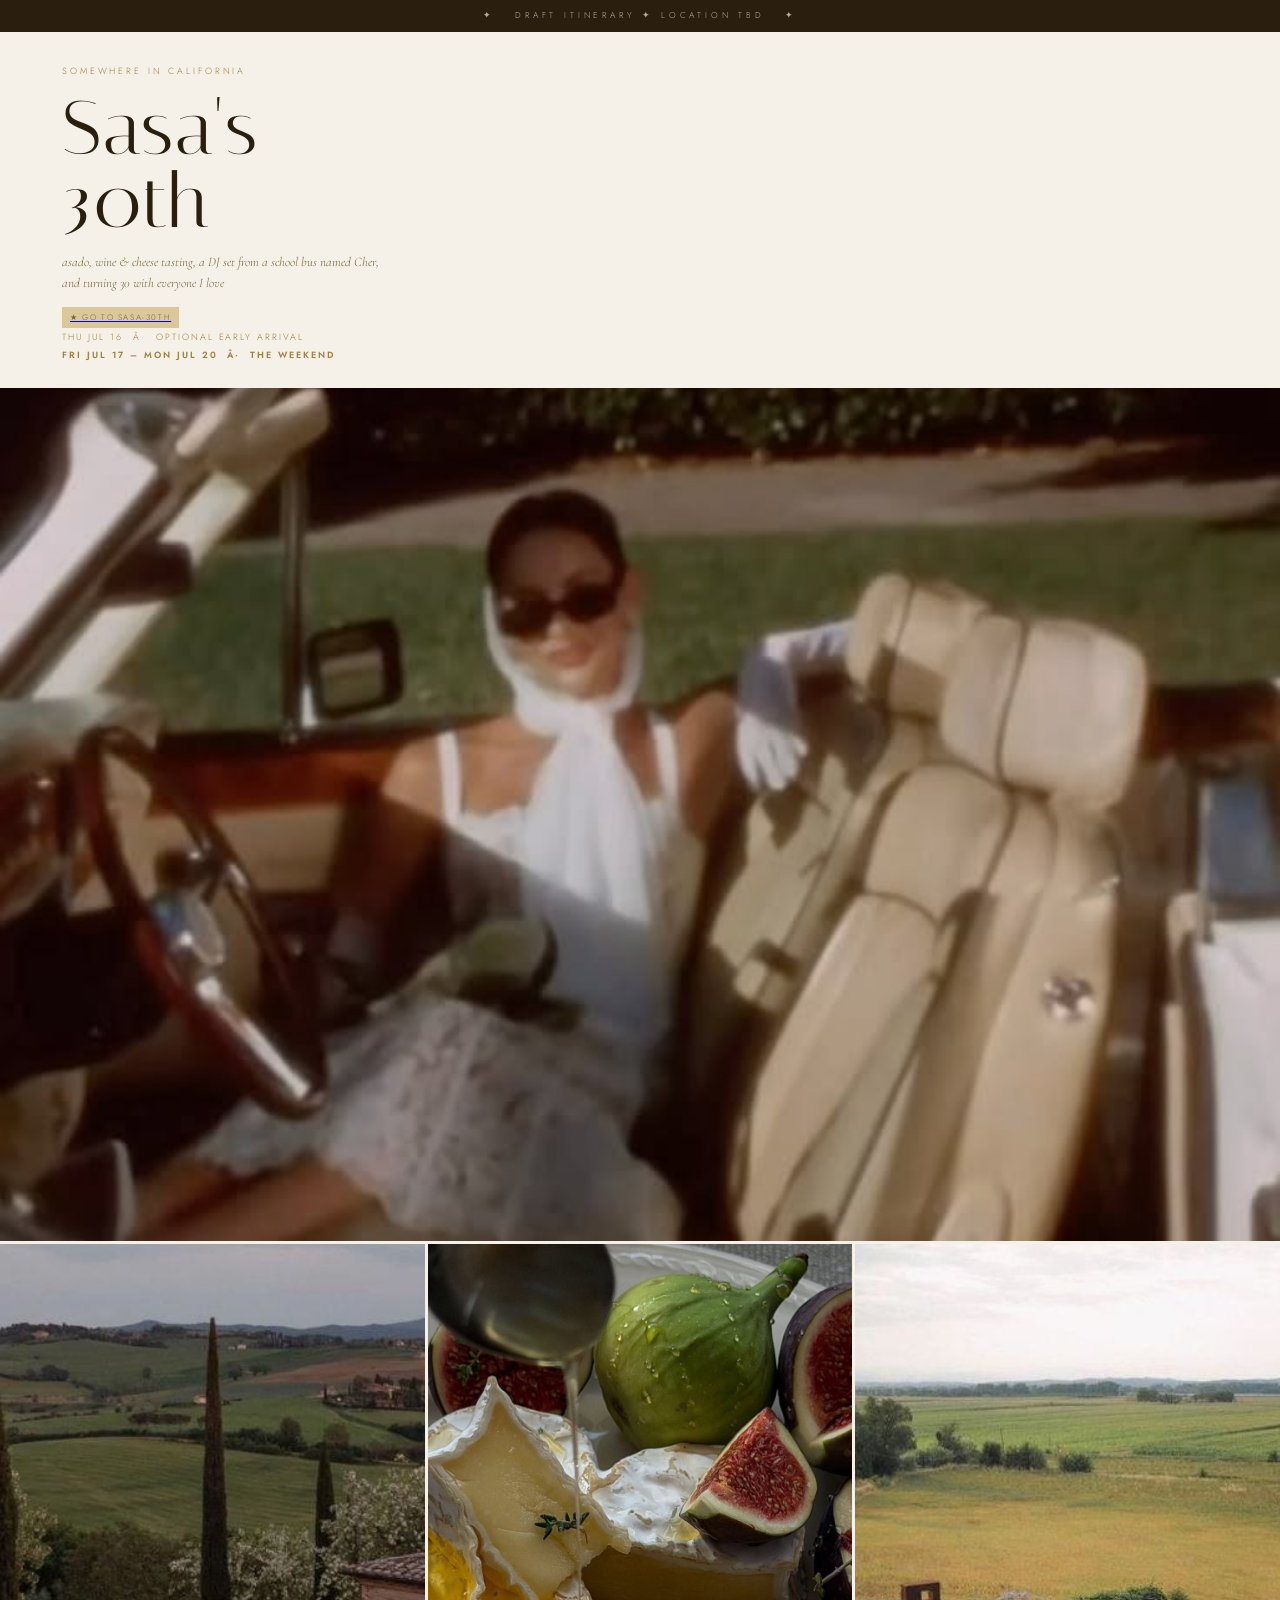
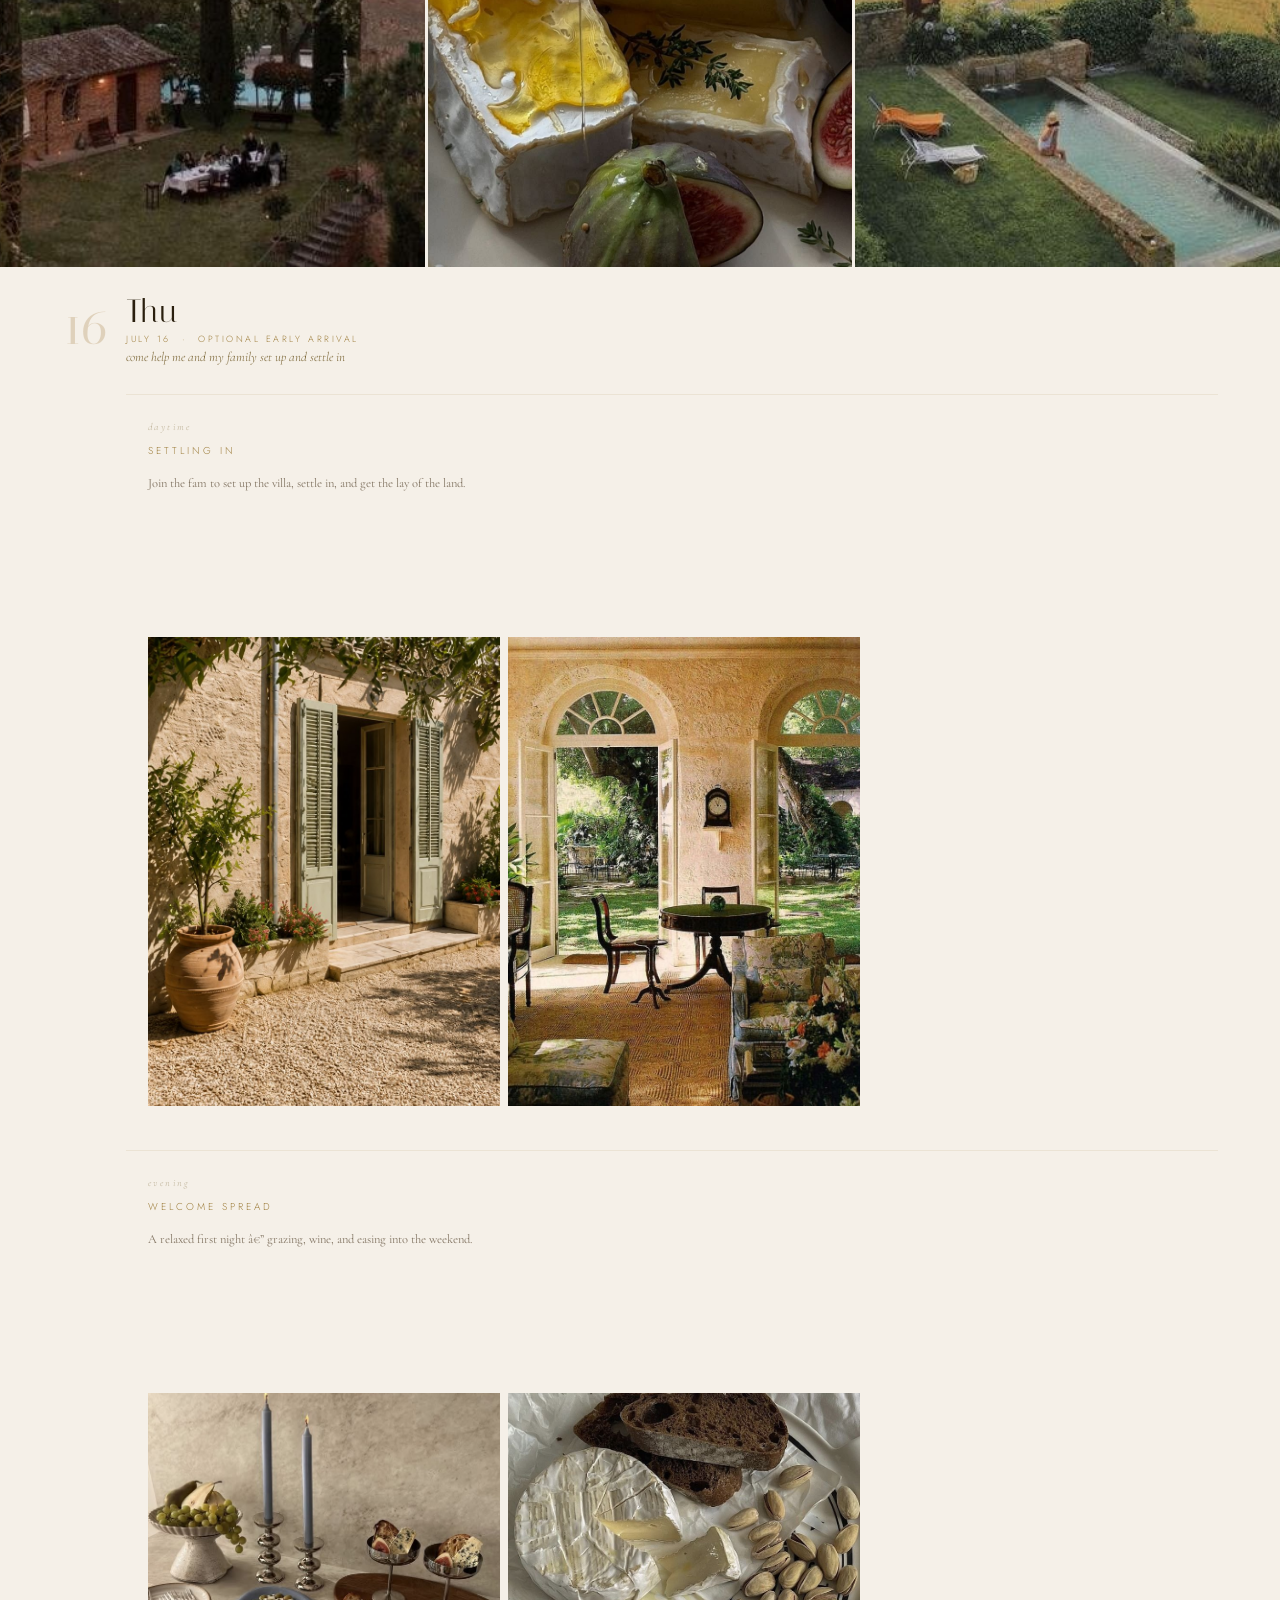
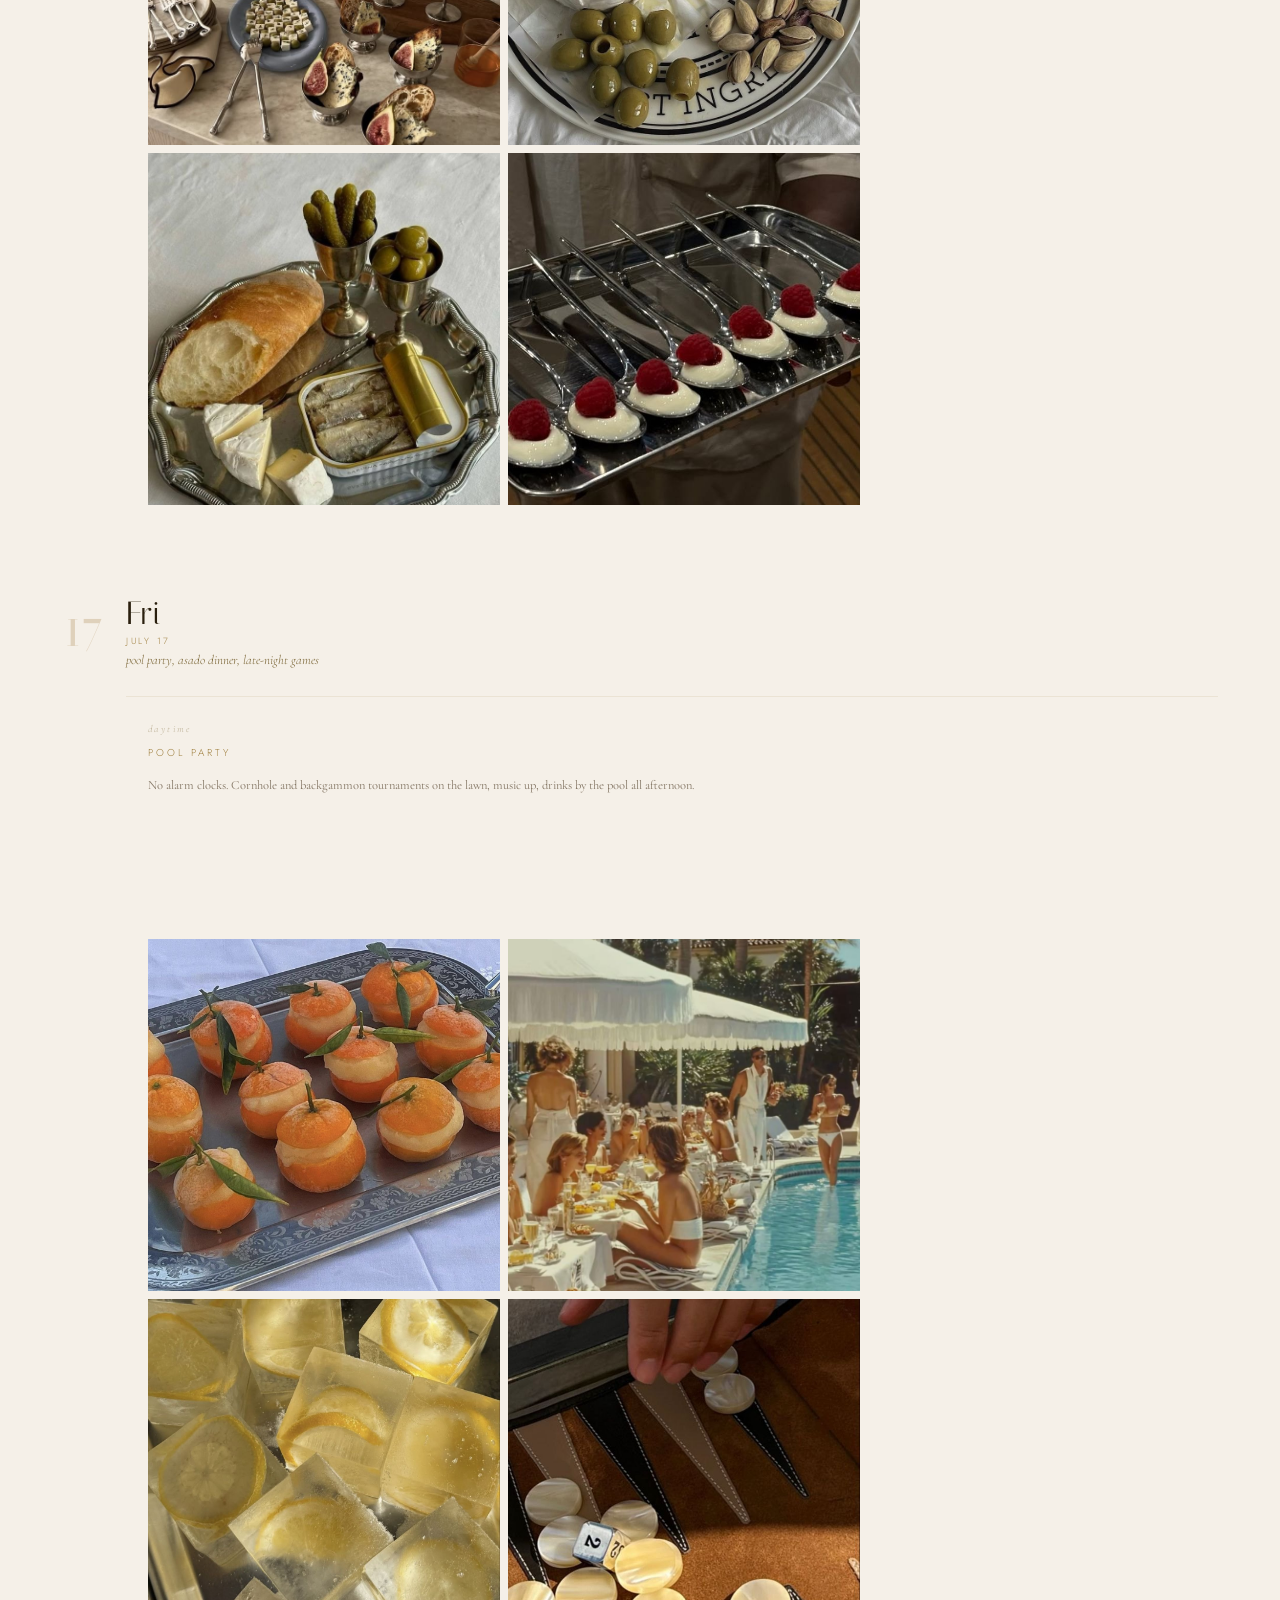
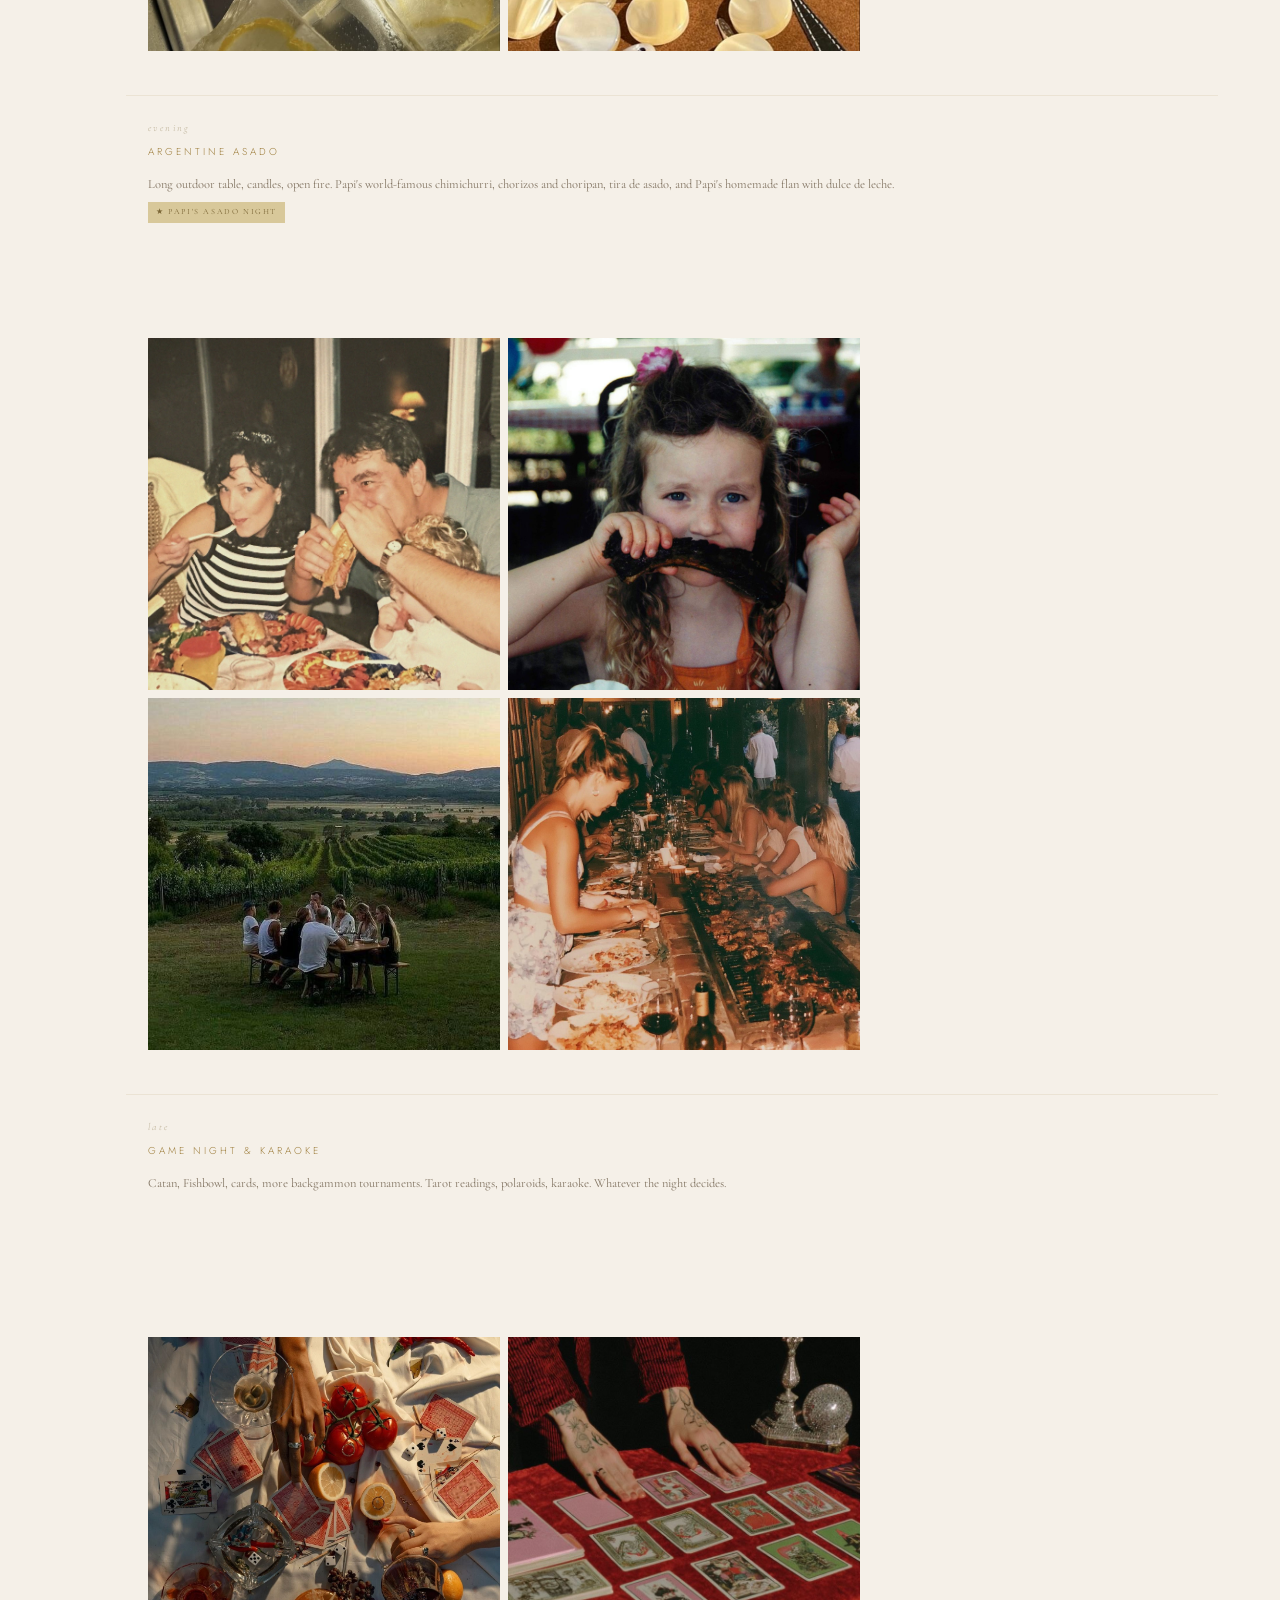
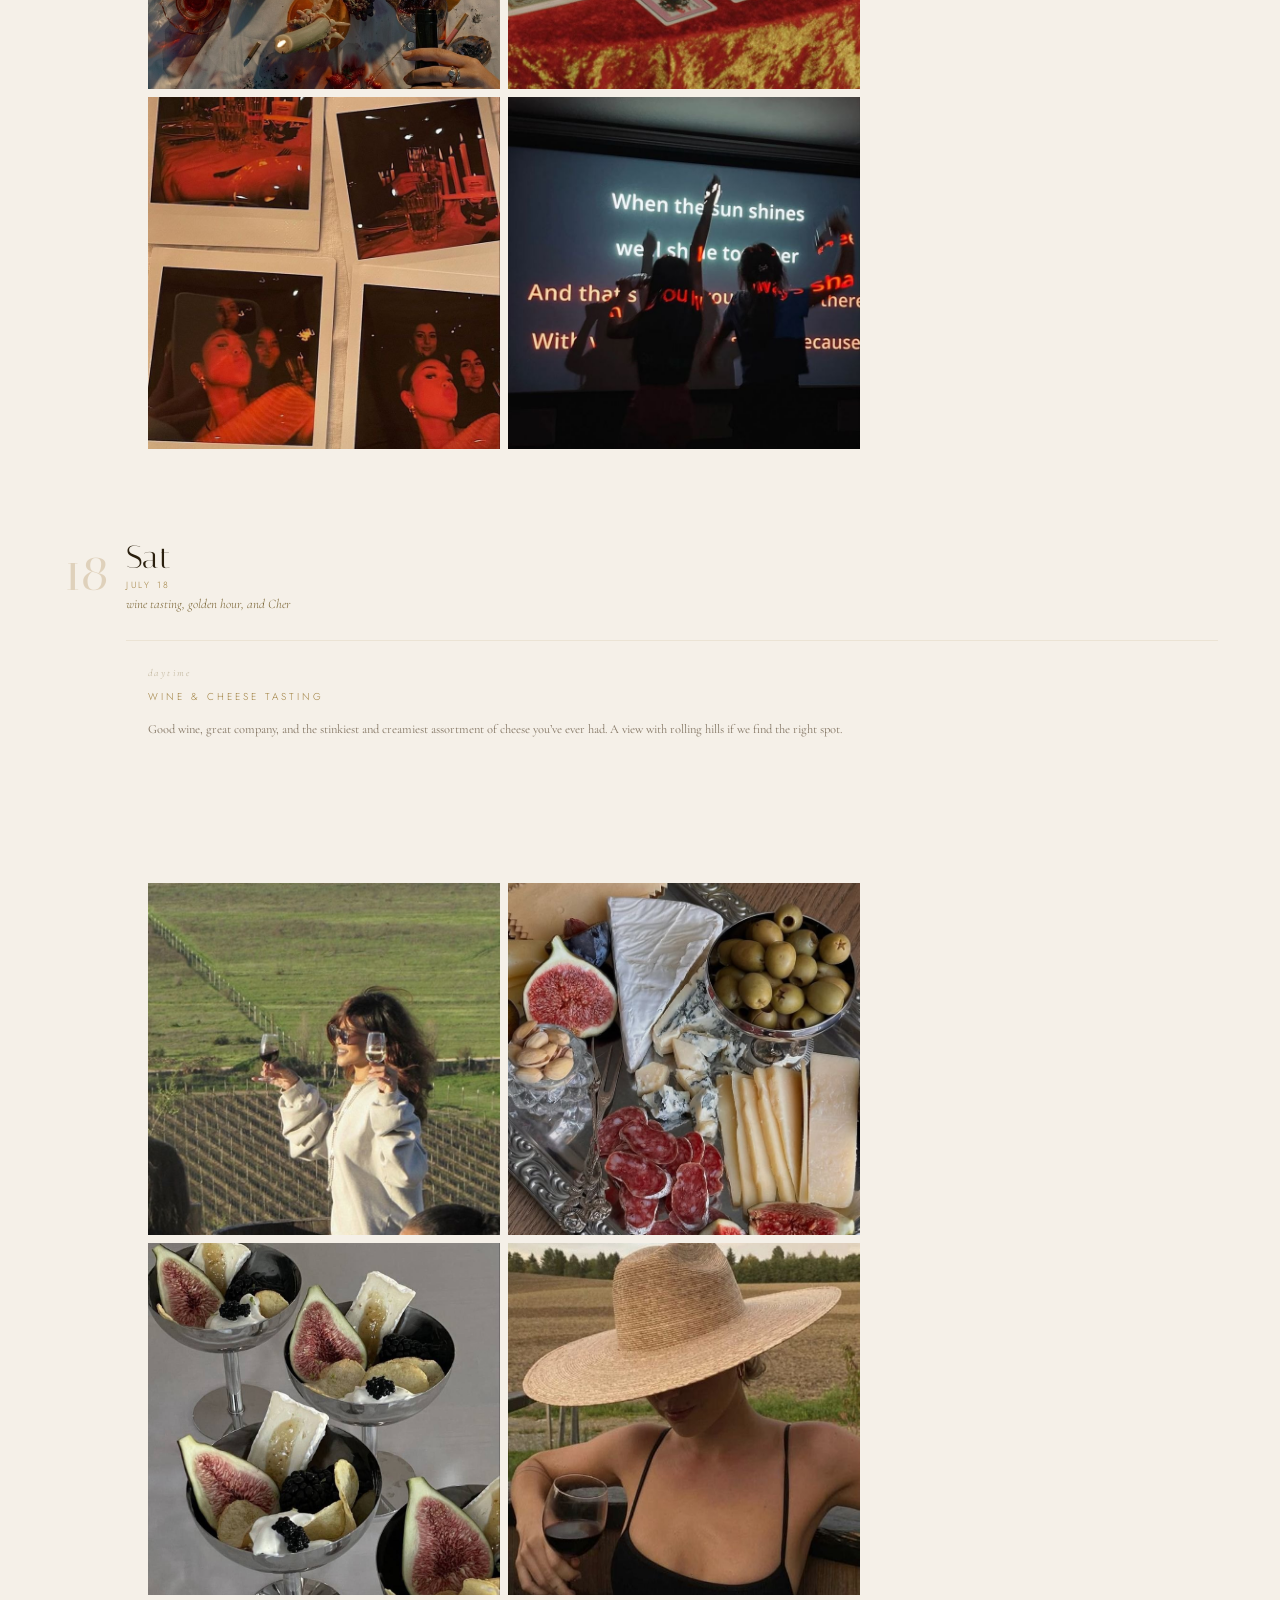
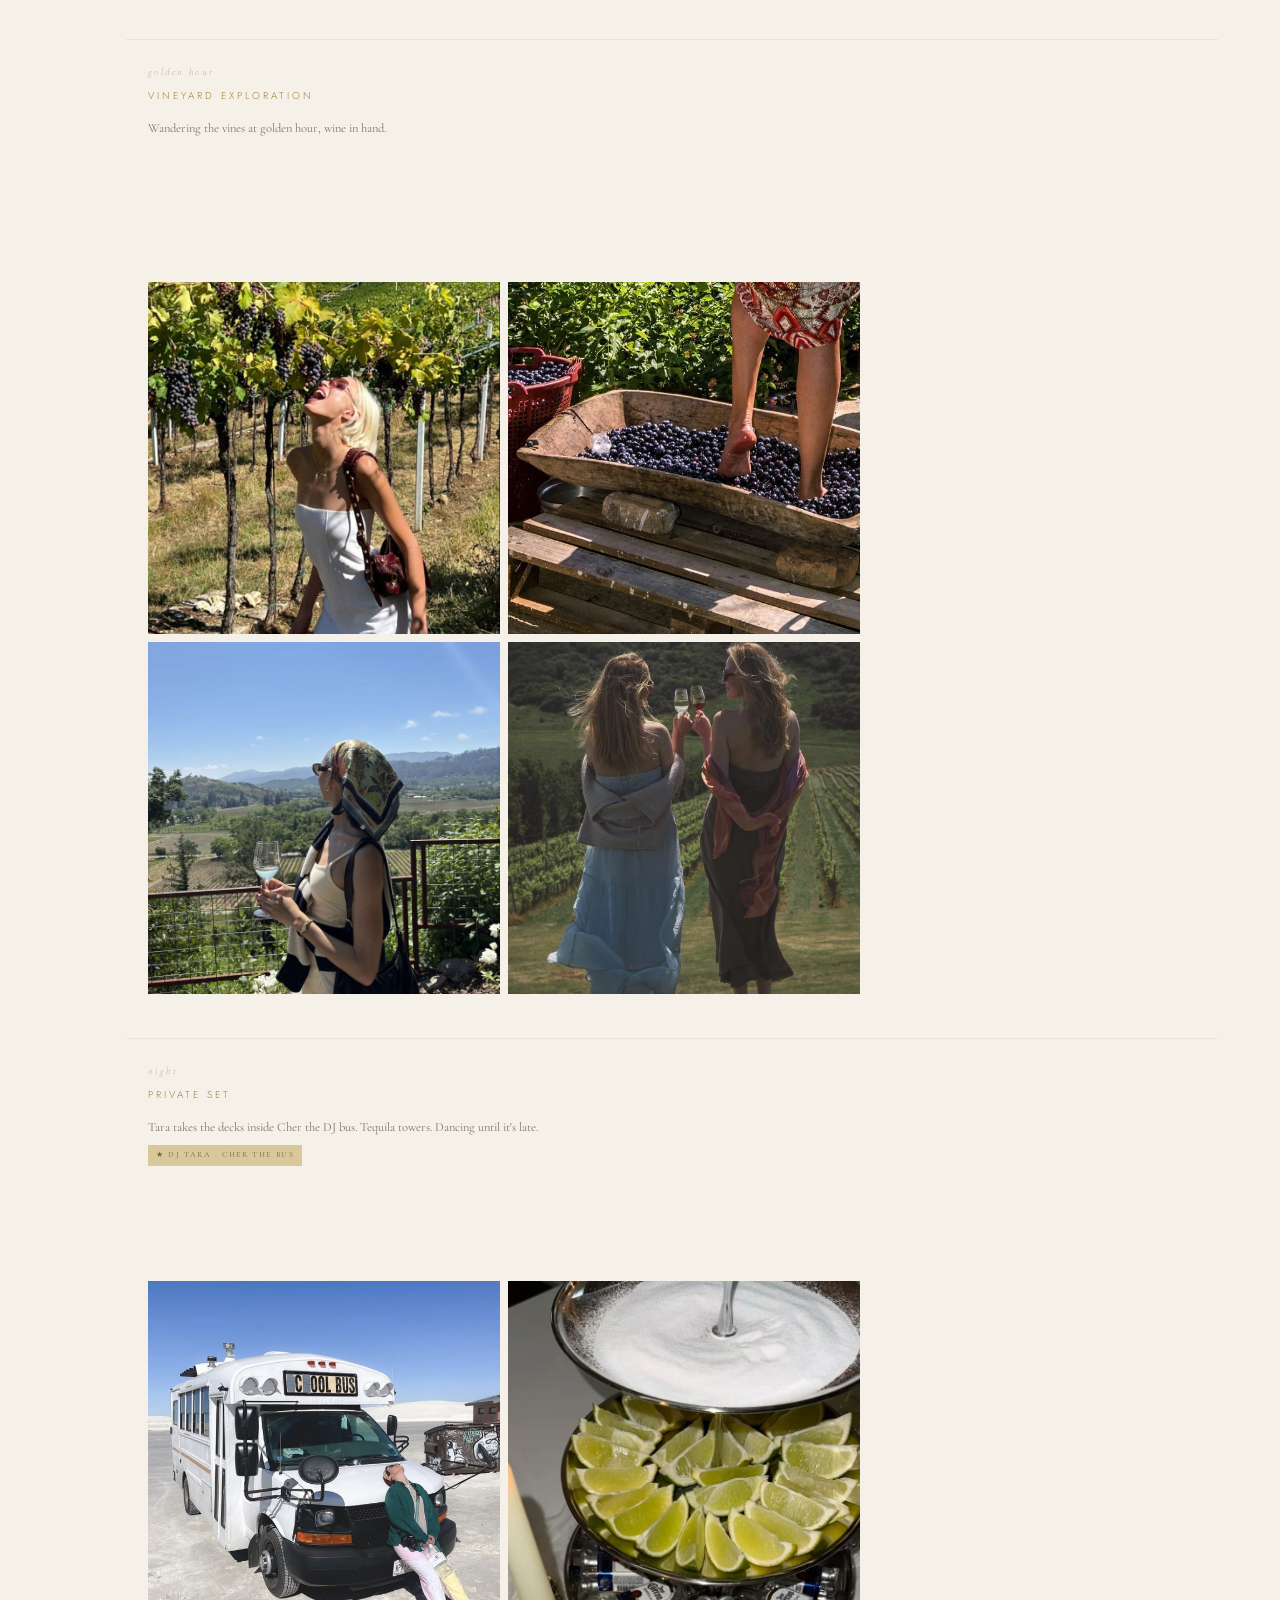
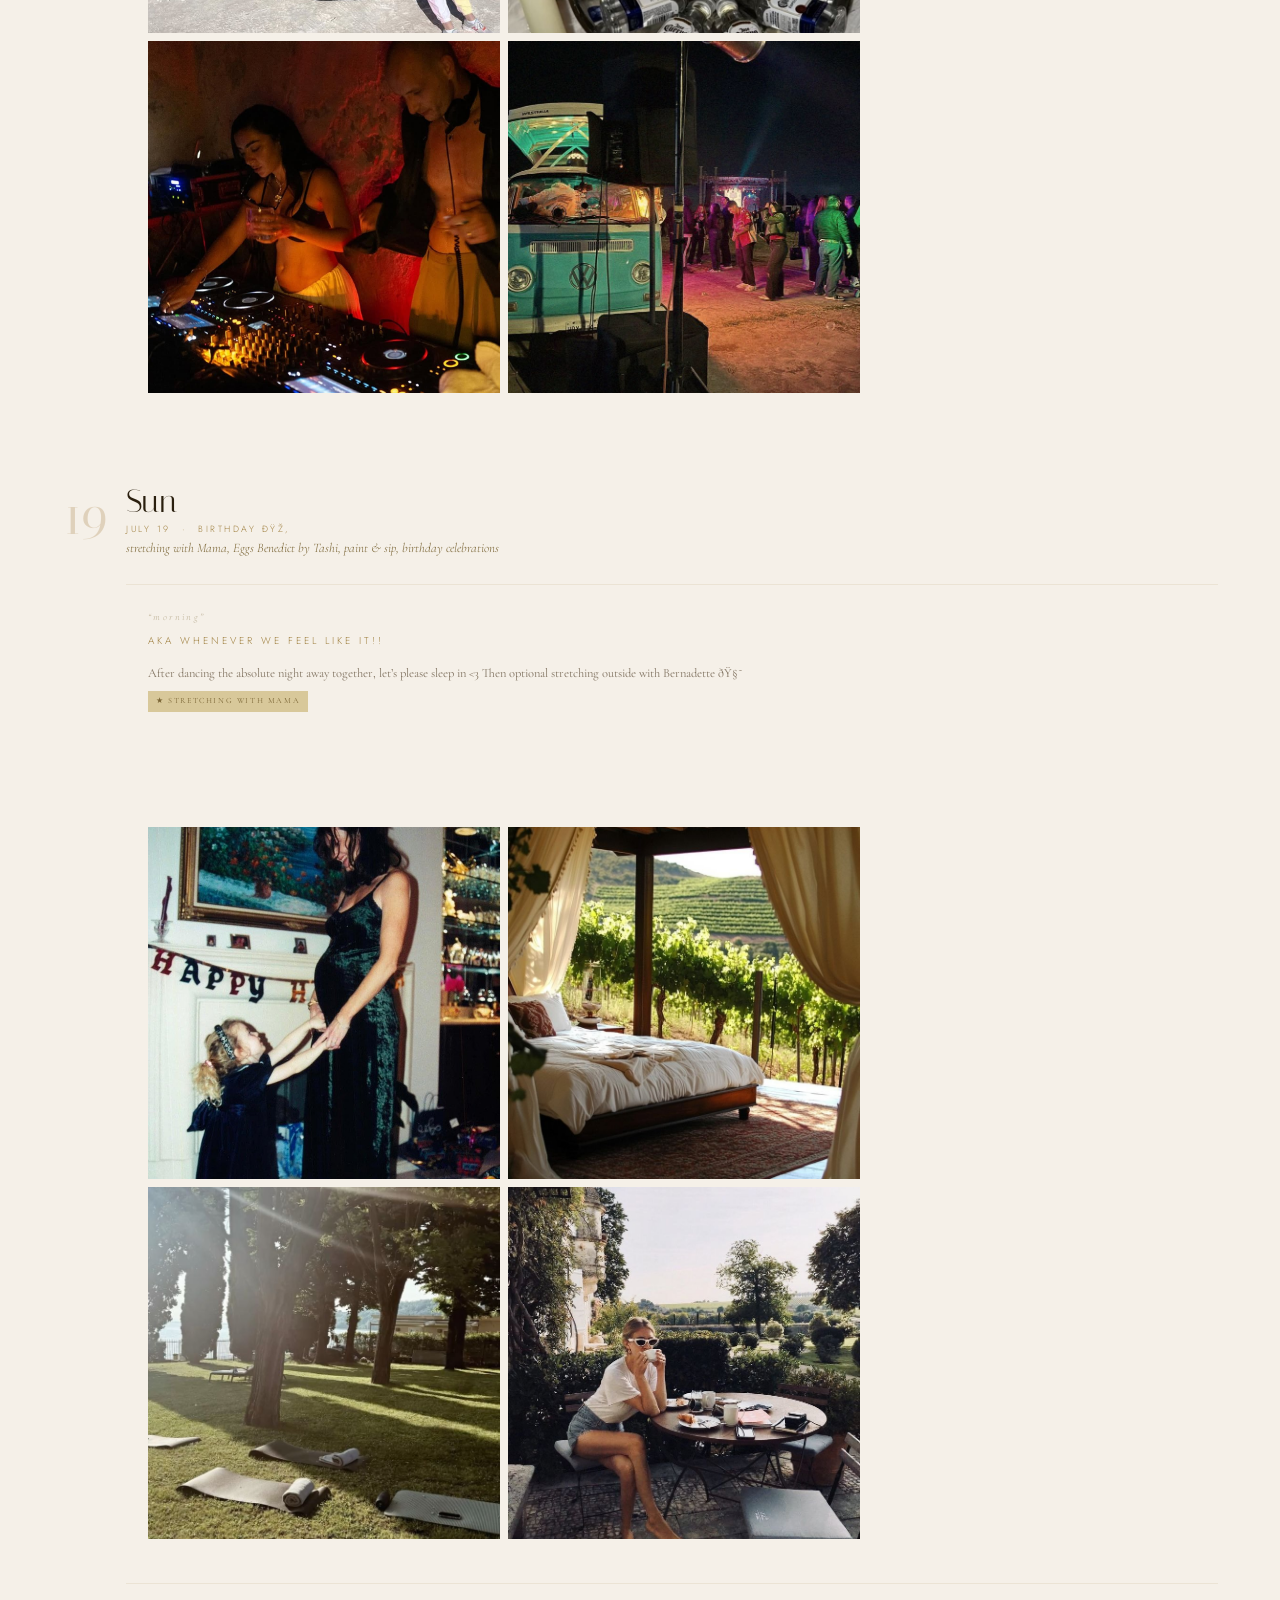
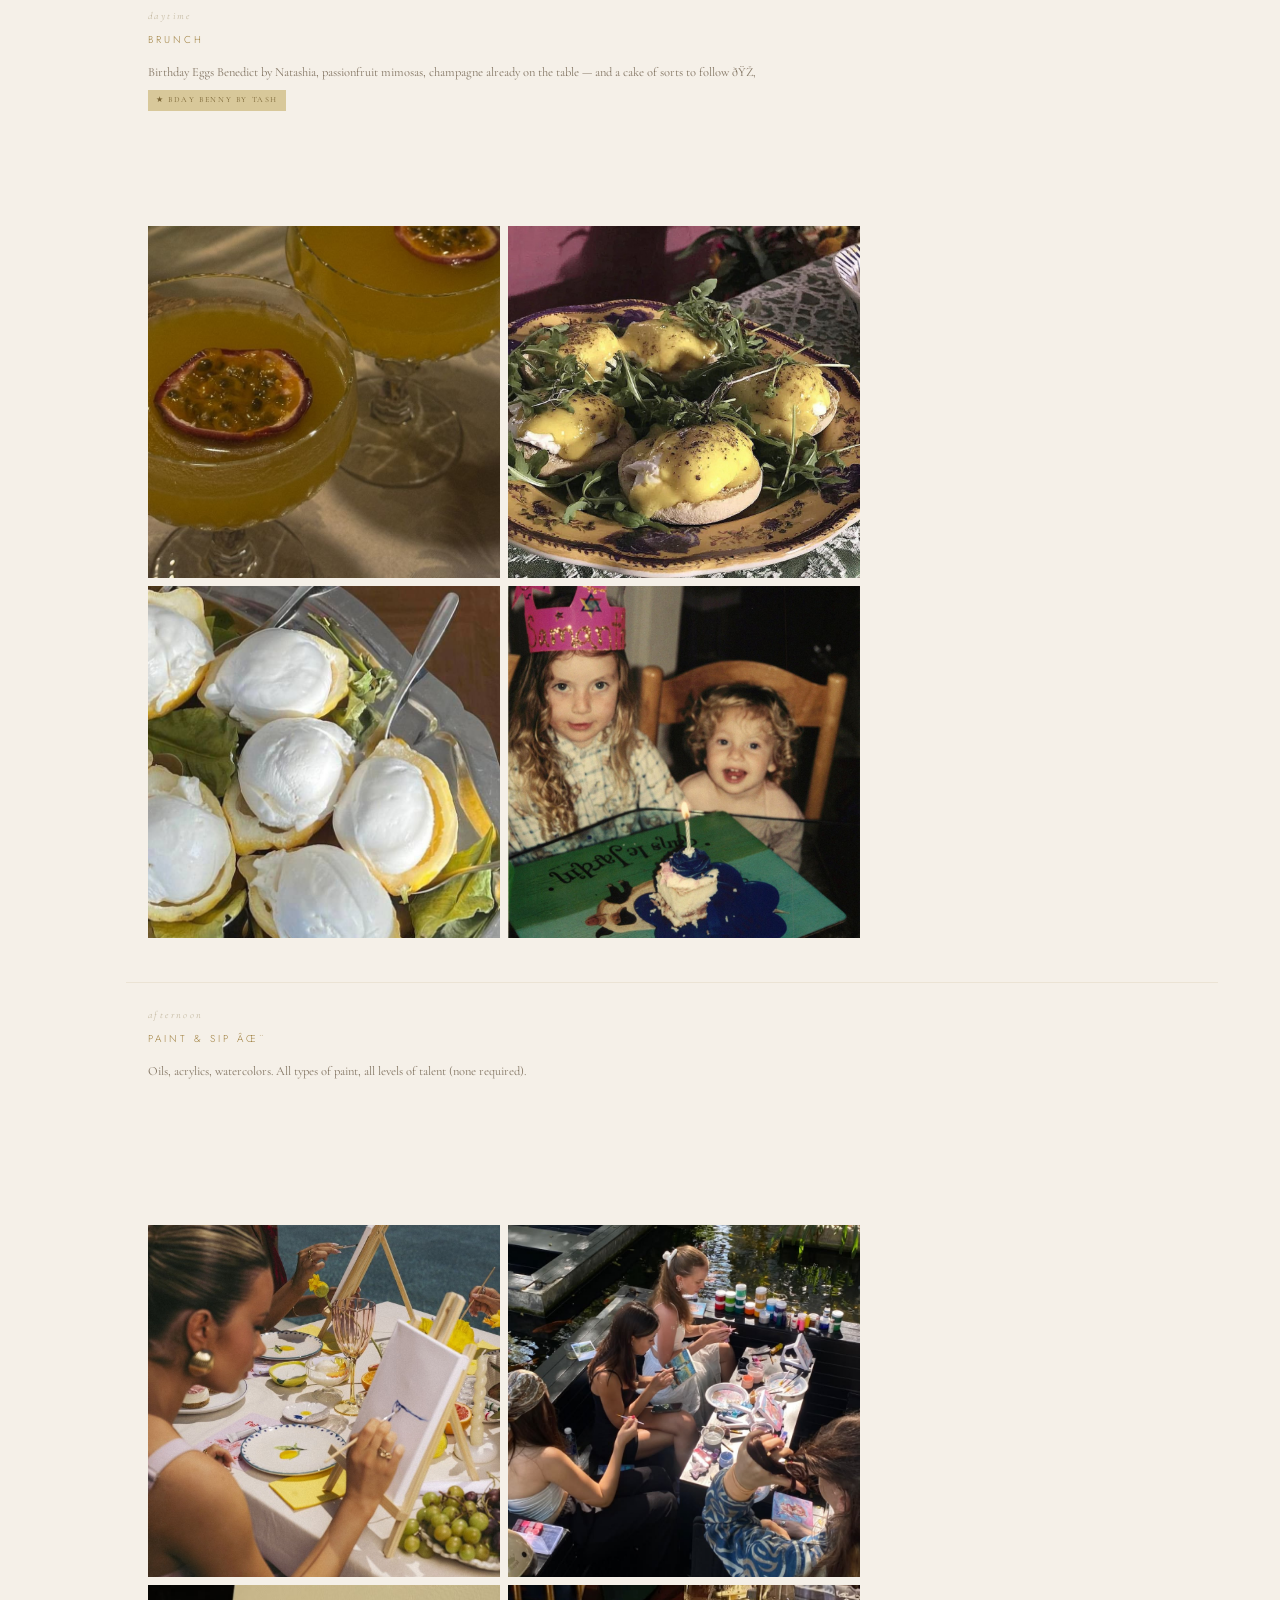
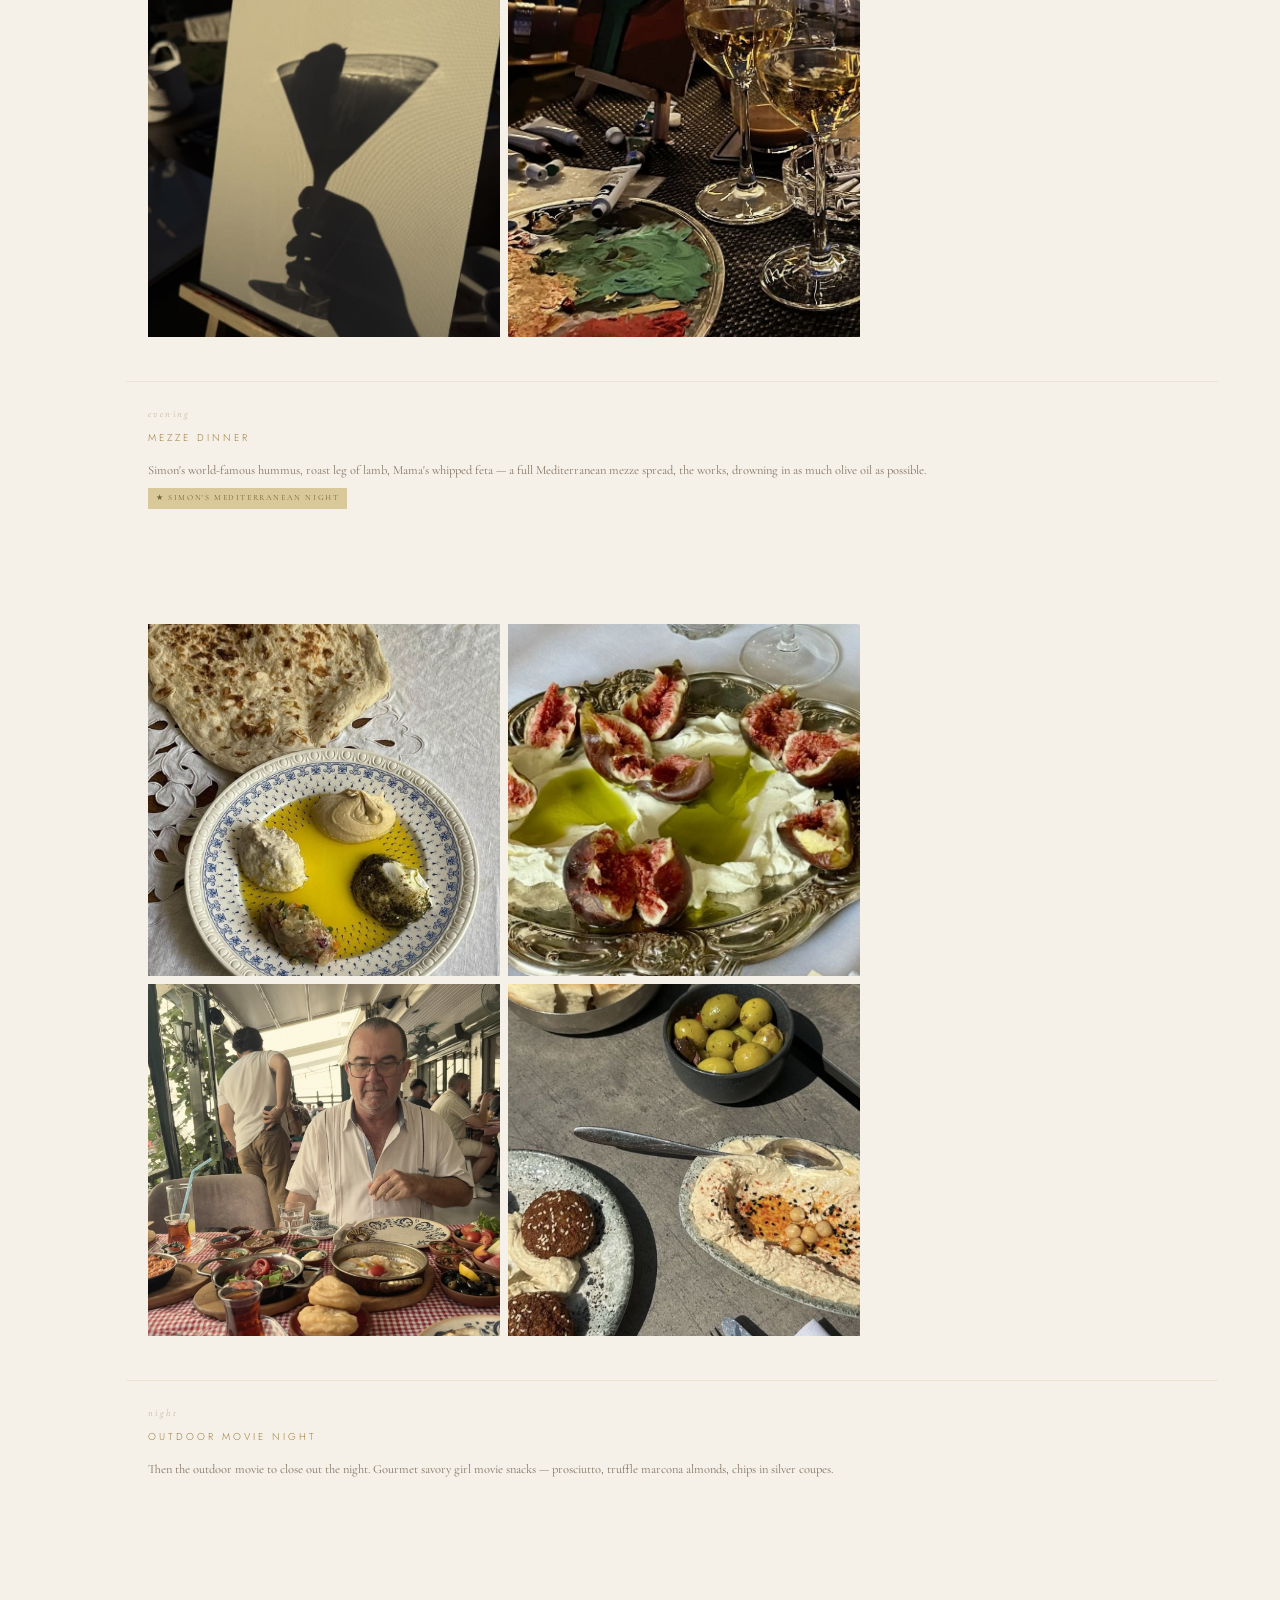
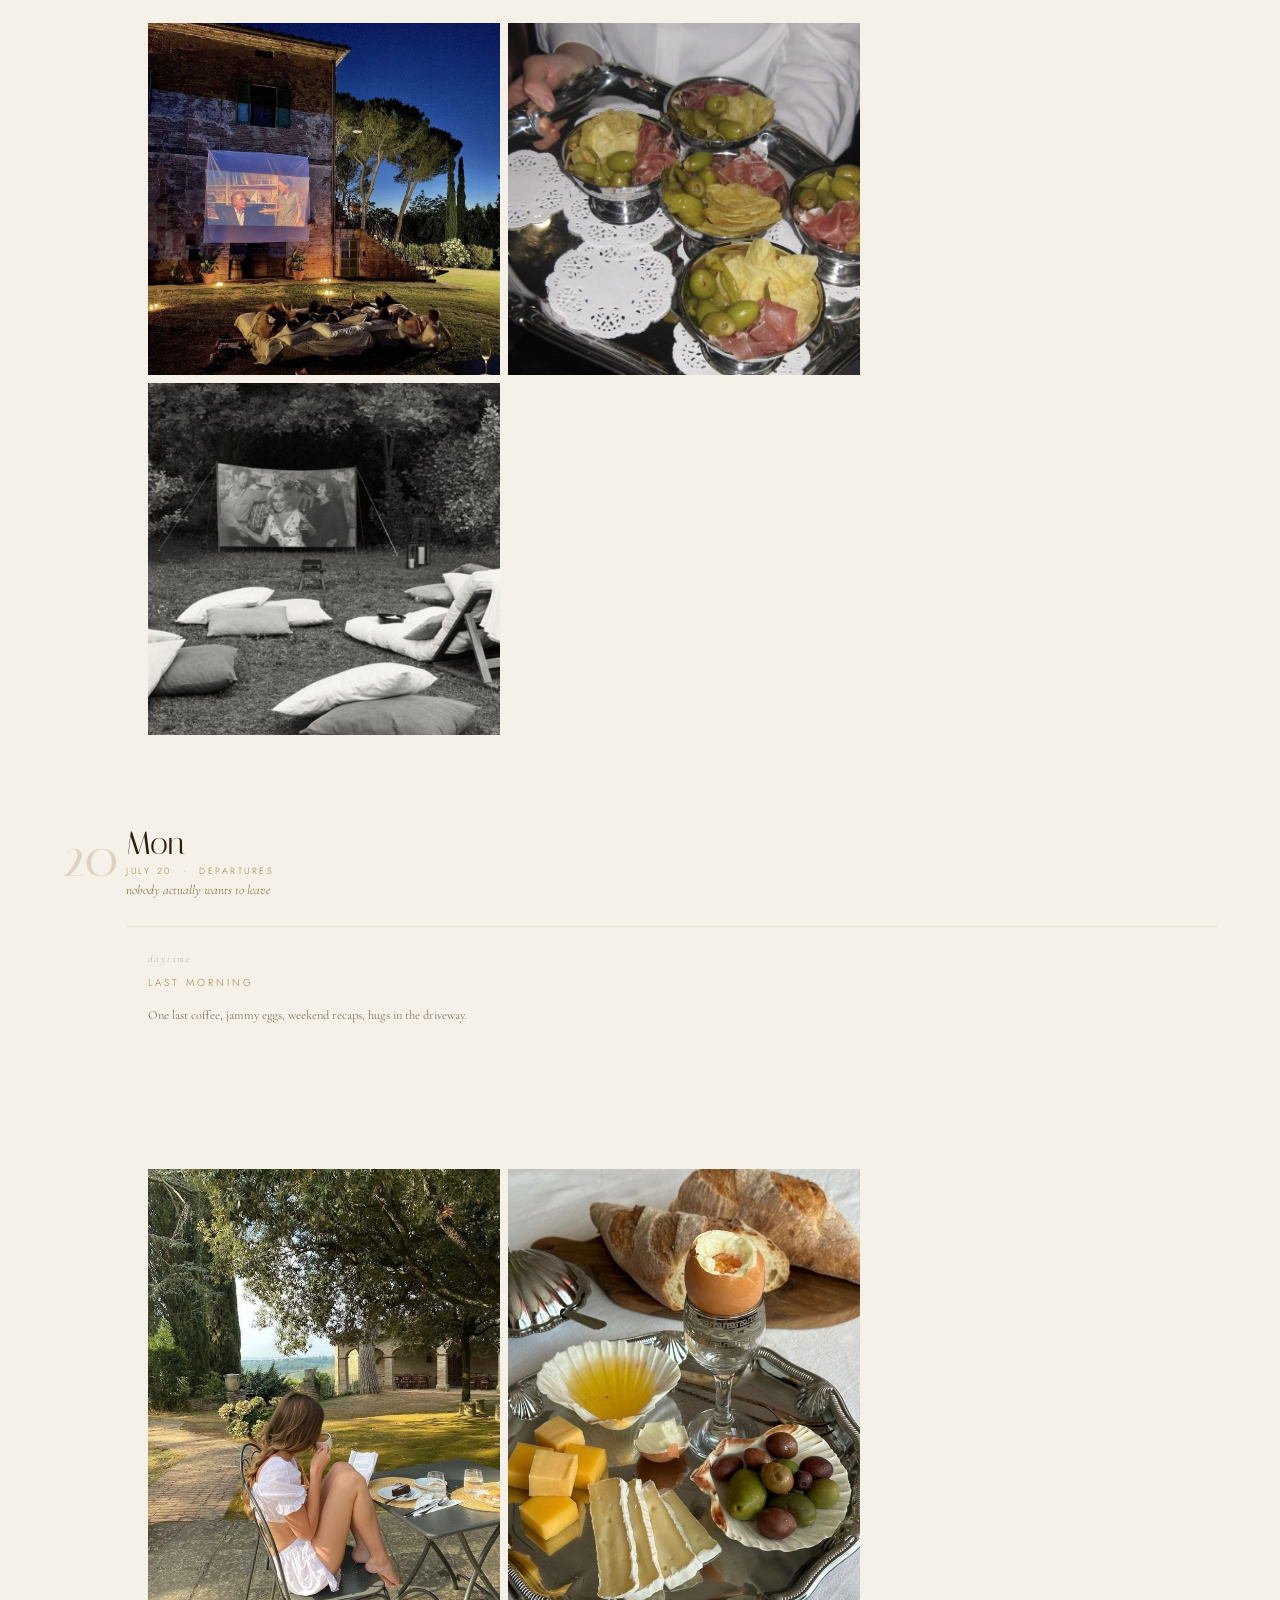
==== index.html @ 85f336ae "for morning work" ====
﻿<!DOCTYPE html>
<html lang="en">

<head>
  <meta property="og:title" content="Sasa's 30th Draft Itinerary">
  <meta property="og:description" content="somewhere in california âœ¦ july 2026">
  <meta property="og:type" content="website">
  <meta property="og:image"
    content="[data-uri]">
  <meta property="og:image:width" content="1200">
  <meta property="og:image:height" content="630">
  <meta name="twitter:card" content="summary_large_image">
  <meta name="twitter:title" content="Sasa's 30th Draft Itinerary">
  <meta name="twitter:description" content="somewhere in california âœ¦ july 2026">
  <meta name="twitter:image"
    content="[data-uri]">

  <meta charset="UTF-8">
  <meta name="viewport" content="width=device-width, initial-scale=1.0">
  <title>Sasa's 30th</title>
  <link
    href="https://fonts.googleapis.com/css2?family=Jost:wght@300;400;500&family=Italiana&family=Playfair+Display:ital,wght@0,400;0,700;1,400;1,700&family=Cormorant+Garamond:ital,wght@0,300;0,400;0,600;1,300;1,400;1,600&family=Libre+Baskerville:ital,wght@0,400;1,400&family=Caveat:wght@500;600;700&family=Allura&family=Dancing+Script:wght@500;600"
    rel="stylesheet">
  <style>
    :root {
      --bg: #f5f0e8;
      --ink: #2a1f0e;
      --gold: #a08040;
      --sub: #7a6535;
      --form-bg: #e8dfc8;
      --footer-bg: #d8cdb0;
      --div: rgba(160, 128, 64, .18);
      --body-text: #5a4a2e;
    }

    *,
    *::before,
    *::after {
      box-sizing: border-box;
      margin: 0;
      padding: 0;
    }

    body {
      background: var(--bg);
      color: var(--ink);
      font-family: 'Jost', -apple-system, BlinkMacSystemFont, 'Avenir Next', 'Avenir', 'Helvetica Neue', sans-serif;
      font-weight: 300;
      line-height: 1.6;
    }

    .draft-banner {
      background: var(--ink);
      color: rgba(242, 234, 214, .7);
      text-align: center;
      font-size: 8.5px;
      letter-spacing: .45em;
      text-transform: uppercase;
      padding: 9px 0;
    }

    .hero {
      padding: 48px 48px 28px;
      max-width: 1200px;
      margin: 0 auto;
    }

    .hero-eyebrow {
      font-size: 9px;
      letter-spacing: .42em;
      text-transform: uppercase;
      color: var(--gold);
      margin-bottom: 14px;
    }

    .hero-title {
      font-family: 'Italiana', 'Didot', 'Bodoni 72', 'Hoefler Text', Georgia, serif;
      font-size: clamp(72px, 12vw, 112px);
      line-height: 1.0;
      letter-spacing: .02em;
      margin-bottom: 18px;
    }

    .hero-tagline {
      font-family: 'Cormorant Garamond', 'Hoefler Text', 'Iowan Old Style', 'Cormorant', Georgia, serif;
      font-style: italic;
      font-size: 14px;
      font-weight: 300;
      color: var(--sub);
      line-height: 1.7;
      max-width: 480px;
      margin-bottom: 8px;
    }

    .hero-dates {
      font-size: 9px;
      letter-spacing: .22em;
      text-transform: uppercase;
      color: var(--gold);
      line-height: 2;
    }

    .hero-dates strong {
      font-weight: 700;
      letter-spacing: .22em;
      color: var(--gold);
    }

    .photo-grid {
      display: grid;
      grid-template-columns: repeat(3, 1fr);
      gap: 3px;
      max-width: 1200px;
      margin: 0 auto;
    }

    .photo-grid img {
      width: 100%;
      aspect-ratio: 1;
      object-fit: cover;
      display: block;
    }

    .form-spacer {
      height: 44px;
      background: var(--bg);
    }

    .form-wrap {
      background: var(--form-bg);
      max-width: 1200px;
      margin: 0 auto;
      padding: 36px 48px 40px;
    }

    .form-head {
      font-family: 'Italiana', 'Didot', 'Bodoni 72', 'Hoefler Text', Georgia, serif;
      font-size: 32px;
      color: var(--ink);
      margin-bottom: 10px;
      letter-spacing: .02em;
    }

    .form-intro-top {
      font-family: 'Cormorant Garamond', 'Hoefler Text', 'Iowan Old Style', 'Cormorant', Georgia, serif;
      font-style: italic;
      font-size: 13px;
      color: var(--sub);
      line-height: 1.7;
      margin-bottom: 22px;
    }

    .form-label {
      display: block;
      font-size: 8px;
      letter-spacing: .35em;
      text-transform: uppercase;
      color: var(--gold);
      margin-bottom: 6px;
      margin-top: 18px;
    }

    .form-input {
      width: 100%;
      border: 1px solid var(--div);
      border-radius: 0;
      background: rgba(242, 234, 214, .4);
      padding: 10px 12px;
      font-family: 'Jost', -apple-system, BlinkMacSystemFont, 'Avenir Next', 'Avenir', 'Helvetica Neue', sans-serif;
      font-size: 12px;
      font-weight: 300;
      color: var(--ink);
      outline: none;
    }

    .form-grid {
      display: grid;
      grid-template-columns: 1fr 1fr;
      gap: 32px 40px;
      margin-top: 18px;
    }

    .form-field {
      display: flex;
      flex-direction: column;
    }

    @media(max-width:720px) {
      .form-grid {
        grid-template-columns: 1fr;
        gap: 18px;
      }
    }

    .form-input:focus {
      border-bottom-color: var(--gold);
    }

    .days-select-wrap select {
      width: 100%;
      border: 1px solid var(--div);
      background: rgba(242, 234, 214, .4);
      padding: 10px 12px;
      font-family: 'Jost', -apple-system, BlinkMacSystemFont, 'Avenir Next', 'Avenir', 'Helvetica Neue', sans-serif;
      font-size: 12px;
      font-weight: 300;
      color: var(--ink);
      outline: none;
      cursor: pointer;
      -webkit-appearance: none;
      border-radius: 0;
    }

    .form-scroll-hint {
      font-family: 'Cormorant Garamond', 'Hoefler Text', 'Iowan Old Style', 'Cormorant', Georgia, serif;
      font-style: italic;
      font-size: 12px;
      color: rgba(122, 101, 53, .7);
      line-height: 1.6;
      margin: 5px 0 9px;
    }

    .days-toggle-btn {
      padding: 10px 14px;
      background: rgba(242, 234, 214, .4);
      border: 1px solid var(--div);
      font-family: 'Jost', -apple-system, BlinkMacSystemFont, 'Avenir Next', 'Avenir', 'Helvetica Neue', sans-serif;
      font-size: 11px;
      font-weight: 300;
      color: var(--ink);
      cursor: pointer;
      display: block;
      width: 100%;
      text-align: left;
    }

    .days-toggle-btn:hover {
      background: rgba(215, 200, 165, .4);
    }

    .check-group {
      flex-direction: column;
      gap: 0;
    }

    .check-opt {
      display: flex;
      align-items: center;
      gap: 12px;
      padding: 10px 14px;
      background: rgba(242, 234, 214, .4);
      border: 1px solid var(--div);
      border-bottom: none;
      cursor: pointer;
      font-size: 12px;
      font-weight: 300;
      color: var(--ink);
    }

    .check-opt:last-child {
      border-bottom: 1px solid var(--div);
    }

    .check-opt:hover,
    .check-opt.selected {
      background: rgba(200, 185, 138, .3);
    }

    .check-box {
      width: 16px;
      height: 16px;
      border: 1.5px solid rgba(160, 128, 64, .4);
      border-radius: 2px;
      flex-shrink: 0;
      display: flex;
      align-items: center;
      justify-content: center;
    }

    .check-opt.selected .check-box {
      background: var(--gold);
      border-color: var(--gold);
    }

    .check-inner {
      font-size: 10px;
      color: #fff;
      display: none;
      line-height: 1;
    }

    .check-opt.selected .check-inner {
      display: block;
    }

    .form-helper {
      font-family: 'Cormorant Garamond', 'Hoefler Text', 'Iowan Old Style', 'Cormorant', Georgia, serif;
      font-style: italic;
      font-size: 12px;
      color: rgba(122, 101, 53, .7);
      line-height: 1.6;
      margin: 5px 0 9px;
    }

    .form-btn {
      display: block;
      width: 100%;
      margin-top: 28px;
      padding: 14px;
      background: var(--ink);
      color: rgba(242, 234, 214, .9);
      font-family: 'Jost', -apple-system, BlinkMacSystemFont, 'Avenir Next', 'Avenir', 'Helvetica Neue', sans-serif;
      font-size: 9.5px;
      font-weight: 400;
      letter-spacing: .38em;
      text-transform: uppercase;
      border: none;
      cursor: pointer;
    }

    .form-btn:hover {
      background: #3d2e15;
    }

    .form-note {
      font-family: 'Cormorant Garamond', 'Hoefler Text', 'Iowan Old Style', 'Cormorant', Georgia, serif;
      font-style: italic;
      font-size: 12.5px;
      font-weight: 400;
      color: rgba(80, 60, 20, .6);
      text-align: center;
      margin-top: 10px;
      line-height: 1.7;
      display: block;
    }

    .form-note-sub {
      font-size: 11px;
      color: rgba(80, 60, 20, .45);
      margin-top: 3px;
    }

    #itinerary {
      background: var(--bg);
      max-width: 1200px;
      margin: 0 auto;
    }

    .day {
      display: grid;
      grid-template-columns: 72px 1fr;
      gap: 0 20px;
      padding: 40px 48px;
      border-top: 1px solid var(--div);
    }

    .day-num {
      font-family: 'Italiana', 'Didot', 'Bodoni 72', 'Hoefler Text', Georgia, serif;
      font-size: 88px;
      line-height: .92;
      color: rgba(160, 128, 64, .17);
      letter-spacing: -.02em;
      padding-top: 4px;
      align-self: start;
    }

    .day-content {
      min-width: 0;
    }

    .day-dow {
      font-family: 'Italiana', 'Didot', 'Bodoni 72', 'Hoefler Text', Georgia, serif;
      font-size: 46px;
      font-weight: 400;
      letter-spacing: .01em;
      line-height: 1.0;
      margin-bottom: 8px;
      color: var(--ink);
    }

    .day-date {
      font-size: 9px;
      letter-spacing: .38em;
      text-transform: uppercase;
      color: var(--gold);
      margin-bottom: 3px;
    }

    .day-opt {
      font-size: 9px;
      letter-spacing: .38em;
      text-transform: uppercase;
      color: var(--gold);
      font-style: italic;
      margin-bottom: 3px;
    }

    .day-tag {
      font-family: 'Cormorant Garamond', 'Hoefler Text', 'Iowan Old Style', 'Cormorant', Georgia, serif;
      font-style: italic;
      font-size: 13px;
      color: var(--sub);
      margin-bottom: 26px;
      line-height: 1.5;
      margin-top: 2px;
    }

    .ev-time {
      font-family: 'Cormorant Garamond', 'Hoefler Text', 'Iowan Old Style', 'Cormorant', Georgia, serif;
      font-style: italic;
      font-size: 11px;
      color: rgba(122, 101, 53, .55);
      letter-spacing: .06em;
      margin-bottom: 6px;
      text-transform: lowercase;
    }

    .moodboard-section {
      padding: 60px 48px 50px;
      border-top: 1px solid var(--div);
      max-width: 1200px;
      margin: 0 auto;
    }

    .moodboard-section h2 {
      font-family: 'Cormorant Garamond', 'Hoefler Text', 'Iowan Old Style', 'Cormorant', Georgia, serif;
      font-style: italic;
      font-weight: 400;
      font-size: 32px;
      letter-spacing: .02em;
      color: var(--ink);
      margin: 0 0 24px;
      text-align: center;
    }

    .moodboard-section .moodboard-sub {
      font-family: 'Cormorant Garamond', 'Hoefler Text', 'Iowan Old Style', 'Cormorant', Georgia, serif;
      font-style: italic;
      font-size: 13px;
      color: var(--sub);
      text-align: center;
      margin-bottom: 36px;
    }

    .moodboard-grid {
      display: grid;
      grid-template-columns: repeat(5, 1fr);
      gap: 6px;
    }

    .moodboard-grid img {
      width: 100%;
      aspect-ratio: 1/1;
      object-fit: cover;
      display: block;
    }

    .footer-signoff {
      font-family: 'Fraunces', 'Iowan Old Style', 'Charter', Georgia, serif;
      font-style: italic;
      font-size: 18px;
      font-weight: 300;
      color: rgba(122, 101, 53, .85);
      margin-bottom: 16px;
      display: block;
      letter-spacing: .02em;
    }

    .moodboard-img {
      width: 100%;
      aspect-ratio: 1/1;
      object-fit: cover;
      display: block;
    }

    .ev-row {
      display: flex;
      gap: 24px;
      margin-bottom: 36px;
      align-items: flex-start;
    }

    .ev-imgs {
      display: flex;
      flex-wrap: wrap;
      gap: 4px;
      flex: 0 1 auto;
      max-width: 712px;
      min-width: 0;
    }

    .ev-img {
      width: 175px;
      height: 175px;
      object-fit: cover;
      display: block;
    }

    .ev-ph {
      width: 175px;
      height: 175px;
      background: rgba(160, 128, 64, .07);
      border: 1px dashed rgba(160, 128, 64, .25);
      display: flex;
      align-items: center;
      justify-content: center;
      text-align: center;
      padding: 10px;
    }

    .ev-ph span {
      font-size: 10px;
      letter-spacing: .04em;
      text-transform: lowercase;
      color: rgba(160, 128, 64, .6);
      text-align: center;
      padding: 12px;
      line-height: 1.6;
    }

    .ev-text {
      flex: 0 0 210px;
      padding-top: 4px;
      min-width: 0;
    }

    .ev-name {
      font-size: 8px;
      letter-spacing: .36em;
      text-transform: uppercase;
      color: var(--gold);
      margin-bottom: 7px;
    }

    .ev-body {
      font-size: 13px;
      font-weight: 300;
      color: var(--body-text);
      line-height: 1.65;
    }

    .event-badge {
      display: block;
      margin-top: 10px;
      font-size: 8px;
      letter-spacing: .2em;
      text-transform: uppercase;
      color: var(--sub);
      background: #d8c89a;
      padding: 5px 10px 5px 9px;
      line-height: 1.6;
      width: fit-content;
      max-width: 100%;
    }

    .ev-body {
      line-height: 1.65;
    }

    footer {
      background: #d8c89a;
      max-width: 1200px;
      margin: 0 auto;
      text-align: center;
      padding: 34px 0 42px;
      border-top: 1px solid rgba(160, 128, 64, .2);
    }

    .footer-symbols {
      font-family: 'Jost', -apple-system, BlinkMacSystemFont, 'Avenir Next', 'Avenir', 'Helvetica Neue', sans-serif;
      font-size: 9.5px;
      letter-spacing: .36em;
      text-transform: lowercase;
      color: rgba(122, 101, 53, .7);
      display: block;
      margin-bottom: 6px;
    }

    .footer-city {
      font-family: 'Jost', -apple-system, BlinkMacSystemFont, 'Avenir Next', 'Avenir', 'Helvetica Neue', sans-serif;
      font-style: normal;
      font-size: 13px;
      letter-spacing: .36em;
      text-transform: lowercase;
      color: rgba(122, 101, 53, .65);
      display: block;
    }

    .itinerary-bar-mobile {
      display: none;
    }





    @media (max-width: 720px) {
      body {
        padding: 0 !important;
      }

      .photo-grid {
        grid-template-columns: repeat(3, 1fr) !important;
        gap: 2px !important;
      }

      .photo-grid img {
        aspect-ratio: 3 / 4.4 !important;
        width: 100% !important;
      }

      .hero {
        text-align: left !important;
        padding: 22px 18px 14px !important;
      }

      .hero-eyebrow,
      .hero-tagline,
      .hero-dates {
        margin-left: 0 !important;
        margin-right: 0 !important;
      }

      .hero-tagline {
        max-width: 100% !important;
      }

      .hero-dates {
        font-weight: 400 !important;
        line-height: 1.85 !important;
        letter-spacing: .2em !important;
        font-size: 9.5px !important;
      }

      .hero-dates strong {
        font-weight: 500 !important;
        letter-spacing: .2em !important;
        color: var(--gold) !important;
      }

      .day {
        grid-template-columns: 48px 1fr !important;
        padding: 28px 8px !important;
        gap: 0 12px !important;
      }

      .day-num {
        font-size: 52px !important;
        line-height: 1 !important;
        margin-bottom: 0 !important;
      }

      .day-content {
        padding-left: 0 !important;
        padding-right: 36px;
      }

      .day-dow {
        font-size: 38px !important;
        line-height: 1 !important;
        margin-bottom: 6px !important;
      }

      .day-date {
        font-size: 9px !important;
        line-height: 1.5 !important;
        letter-spacing: .25em !important;
      }

      .day-tag {
        font-family: 'Cormorant Garamond', 'Hoefler Text', Georgia, serif !important;
        font-style: italic !important;
        font-size: 13px !important;
        line-height: 1.5 !important;
      }

      .ev-row {
        display: flex !important;
        flex-direction: column !important;
        align-items: stretch !important;
        padding: 24px 8px 0 8px !important;
        margin-bottom: 0 !important;
        border-top: 1px solid rgba(160, 128, 64, .12) !important;
      }

      .ev-time {
        font-family: 'Cormorant Garamond', 'Hoefler Text', Georgia, serif !important;
        font-style: italic !important;
        font-size: 10px !important;
        letter-spacing: .28em !important;
        color: rgba(122, 101, 53, .5) !important;
        margin: 0 0 6px 0 !important;
        display: block !important;
        order: 0 !important;
      }

      .ev-name {
        font-size: 9.5px !important;
        letter-spacing: .05em !important;
        margin: 0 0 8px 0 !important;
        order: 1 !important;
        white-space: normal !important;
        overflow: visible !important;
        word-break: break-word !important;
      }

      .ev-body {
        font-family: 'Jost', -apple-system, BlinkMacSystemFont, 'Avenir Next', 'Avenir', sans-serif !important;
        font-style: normal !important;
        font-size: 13px !important;
        font-weight: 300 !important;
        line-height: 1.55 !important;
        color: rgba(60, 40, 16, 0.80) !important;
        margin: 0 0 0 0 !important;
        padding: 0 !important;
        order: 2 !important;
      }

      .ev-text {
        order: 0 !important;
        display: flex !important;
        flex-direction: column !important;
        flex: 1 1 auto !important;
        width: 100% !important;
        max-width: 100% !important;
        padding: 0 !important;
        margin: 0 0 6px 0 !important;
      }

      .ev-imgs {
        order: 1 !important;
        display: flex !important;
        flex-wrap: wrap !important;
        align-self: stretch !important;
        width: 100% !important;
        max-width: 100% !important;
        min-width: 0 !important;
        gap: 4px !important;
        margin: 0 0 40px 0 !important;
        padding: 0 !important;
        box-sizing: border-box !important;
      }

      /* 2-image: portrait 3:4 side-by-side */
      .ev-imgs.imgs-2 .ev-img,
      .ev-imgs.imgs-2 .ev-ph {
        width: calc(50% - 2px) !important;
        height: auto !important;
        aspect-ratio: 3 / 4 !important;
        flex: 0 0 calc(50% - 2px) !important;
        object-fit: cover !important;
        display: block !important;
      }

      /* 4-image: 2x2 square grid */
      .ev-imgs.imgs-4 .ev-img,
      .ev-imgs.imgs-4 .ev-ph {
        width: calc(50% - 2px) !important;
        height: auto !important;
        aspect-ratio: 1 / 1 !important;
        flex: 0 0 calc(50% - 2px) !important;
        object-fit: cover !important;
        display: block !important;
      }

      /* default (1 or 3 images): square */
      .ev-img,
      .ev-ph {
        width: calc(50% - 2px) !important;
        height: auto !important;
        aspect-ratio: 1 / 1 !important;
        flex: 0 0 calc(50% - 2px) !important;
        object-fit: cover !important;
        display: block !important;
      }

      .ev-img:first-child:nth-last-child(2),
      .ev-img:first-child:nth-last-child(2)~.ev-img {
        aspect-ratio: 3 / 4 !important;
      }

      .event-badge {
        font-size: 8.5px !important;
        padding: 5px 9px !important;
        margin-top: 10px !important;
      }

      .form-wrap {
        padding: 0 18px !important;
      }

      .form-head {
        font-size: 36px !important;
      }

      .form-grid {
        grid-template-columns: 1fr !important;
        gap: 18px !important;
      }

      .form-input,
      .days-select-wrap select,
      .days-toggle-btn {
        font-size: 16px !important;
      }

      .moodboard-section {
        padding: 40px 18px 48px !important;
      }

      .moodboard-section h2 {
        font-size: 26px !important;
        margin-bottom: 18px !important;
      }

      .moodboard-grid {
        grid-template-columns: repeat(2, 1fr) !important;
        gap: 4px !important;
      }

      footer {
        padding: 28px 18px !important;
      }

      .footer-symbols {
        font-size: 8.5px !important;
        letter-spacing: .25em !important;
      }

      .footer-city {
        font-size: 8.5px !important;
      }
    }

    @media (max-width: 420px) {
      .day-num {
        font-size: 42px !important;
      }

      .day-dow {
        font-size: 32px !important;
      }

      .moodboard-grid {
        grid-template-columns: repeat(2, 1fr) !important;
      }
    }

    /* â”€â”€ HERO â”€â”€ */
    .hero {
      text-align: left !important;
      padding: 32px 22px 24px !important;
    }

    .hero-eyebrow {
      font-size: 9px !important;
      letter-spacing: .32em !important;
    }

    .hero-title {
      font-size: 76px !important;
      line-height: .96 !important;
      margin-bottom: 14px !important;
    }

    .hero-tagline {
      font-size: 13px !important;
      line-height: 1.65 !important;
      margin-bottom: 12px !important;
      max-width: 100% !important;
    }

    .hero-dates strong {
      font-weight: 600 !important;
    }

    .hero-eyebrow,
    .hero-tagline,
    .hero-dates {
      margin-left: 0 !important;
      margin-right: 0 !important;
    }

    /* â”€â”€ HERO PHOTO GRID: first image full-width landscape, rest 3-col portrait â”€â”€ */
    .photo-grid {
      grid-template-columns: repeat(3, 1fr) !important;
      gap: 3px !important;
      margin: 0 !important;
      max-width: 100% !important;
    }

    .photo-grid img {
      aspect-ratio: 3 / 4.4 !important;
      width: 100% !important;
    }

    .photo-grid img:first-child {
      grid-column: 1 / -1 !important;
      aspect-ratio: 3 / 2 !important;
    }

    /* â”€â”€ DAY HEADER â”€â”€ */
    .day {
      grid-template-columns: 52px 1fr;
      padding: 28px 22px 20px;
      gap: 0 12px;
      border-top: none !important;
    }

    .day-num {
      font-size: 54px !important;
      line-height: 1 !important;
      color: rgba(184, 153, 104, .35) !important;
    }

    .day-content {
      padding-left: 0 !important;
    }

    .day-dow {
      font-size: 40px !important;
      line-height: 1 !important;
      margin-bottom: 5px !important;
    }

    .day-date {
      font-size: 9px !important;
      letter-spacing: .28em !important;
      line-height: 1.5 !important;
    }

    .day-tag {
      font-family: 'Cormorant Garamond', 'Hoefler Text', Georgia, serif !important;
      font-style: italic !important;
      font-size: 13px !important;
      line-height: 1.5 !important;
      margin-top: 3px !important;
    }

    /* â”€â”€ EVENT SECTIONS â€” exact spec â”€â”€
     label â†’ title: 8px
     title â†’ caption: 14px
     caption â†’ images: 20px
     images â†’ next section: 44px
  */
    .ev-row {
      display: flex !important;
      flex-direction: column !important;
      gap: 0 !important;
      padding: 24px 22px 0 22px !important;
      margin-bottom: 0 !important;
      border-top: 1px solid rgba(160, 128, 64, .12) !important;
    }

    .ev-text {
      order: 0 !important;
      padding: 0 !important;
      margin-bottom: 8px !important;
    }

    .ev-imgs {
      order: 1 !important;
      display: flex !important;
      flex-wrap: wrap !important;
      width: 100% !important;
      gap: 8px !important;
      margin-bottom: 44px !important;
    }

    /* Label â€” whisper */
    .ev-time {
      font-family: 'Cormorant Garamond', 'Hoefler Text', Georgia, serif !important;
      font-style: italic !important;
      font-size: 10px !important;
      letter-spacing: .24em !important;
      color: rgba(122, 101, 53, .45) !important;
      margin-bottom: 8px !important;
      display: block !important;
    }

    /* Title */
    .ev-name {
      font-size: 10px !important;
      letter-spacing: .3em !important;
      margin-bottom: 14px !important;
      color: var(--gold) !important;
    }

    /* Caption */
    .ev-body {
      font-family: 'Cormorant Garamond', 'Hoefler Text', 'Iowan Old Style', Georgia, serif !important;
      font-style: normal !important;
      font-size: 12.5px !important;
      font-weight: 400 !important;
      line-height: 1.6 !important;
      color: rgba(60, 40, 16, .62) !important;
      margin: 0 !important;
      padding: 0 !important;
    }

    .event-badge {
      font-size: 8px !important;
      padding: 4px 8px !important;
      margin-top: 8px !important;
    }

    /* Images: 2 max, portrait for 2-image events */
    /* 2-image: portrait 3:4 side-by-side */
    .ev-imgs.imgs-2 .ev-img,
    .ev-imgs.imgs-2 .ev-ph {
      width: calc(50% - 4px) !important;
      aspect-ratio: 3 / 4 !important;
      flex: 0 0 calc(50% - 4px) !important;
    }

    /* 4-image: 2x2 square grid */
    .ev-imgs.imgs-4 .ev-img,
    .ev-imgs.imgs-4 .ev-ph {
      width: calc(50% - 4px) !important;
      aspect-ratio: 1 / 1 !important;
      flex: 0 0 calc(50% - 4px) !important;
    }

    .ev-img,
    .ev-ph {
      width: calc(50% - 4px) !important;
      height: auto !important;
      aspect-ratio: 1 / 1 !important;
      flex: 0 0 calc(50% - 4px) !important;
    }

    .ev-img:first-child:nth-last-child(2),
    .ev-img:first-child:nth-last-child(2)~.ev-img {
      aspect-ratio: 3 / 4 !important;
    }

    /* .ev-imgs .ev-img:nth-child(n+3),
    .ev-imgs .ev-ph:nth-child(n+3) {
      display: none !important;
    } */

    /* Form */
    .form-wrap {
      padding: 0 22px !important;
    }

    .form-head {
      font-size: 34px !important;
    }

    .form-grid {
      grid-template-columns: 1fr !important;
      gap: 16px !important;
    }

    .form-input,
    .days-select-wrap select,
    .days-toggle-btn {
      font-size: 16px !important;
    }

    /* Moodboard */
    .moodboard-section {
      padding: 36px 22px 44px !important;
    }

    .moodboard-section h2 {
      font-size: 24px !important;
      margin-bottom: 16px !important;
    }

    .moodboard-grid {
      grid-template-columns: repeat(2, 1fr) !important;
      gap: 4px !important;
    }

    /* Footer */
    footer {
      padding: 24px 22px !important;
    }

    .footer-symbols {
      font-size: 8px !important;
      letter-spacing: .22em !important;
    }

    .footer-city {
      font-size: 8px !important;
      letter-spacing: .22em !important;
    }


    .day-dow {
      font-size: 32px !important;
    }

    .moodboard-grid {
      grid-template-columns: repeat(2, 1fr) !important;
    }



    /* ==================== MOBILE ==================== */
    @media (max-width: 720px) {
      body {
        font-size: 14px;
      }

      /* HEADER PHOTO-GRID: dominant on mobile */
      .photo-grid {
        grid-template-columns: 1fr !important;
        gap: 4px !important;
        max-width: 100% !important;
        margin: 0 !important;
      }

      .photo-grid>*:nth-child(2) {
        grid-column: span 3;
        /* full width */
      }

      .photo-grid img {
        aspect-ratio: 4 / 5 !important;
        width: 100% !important;
        height: auto !important;
      }

      /* HERO */
      .hero {
        padding: 32px 22px 22px !important;
        text-align: left !important;
      }

      .hero-eyebrow {
        font-size: 8.5px !important;
        letter-spacing: .35em !important;
        margin-bottom: 12px !important;
      }

      .hero-title {
        font-size: 56px !important;
        line-height: 1.0 !important;
        margin-bottom: 14px !important;
      }

      .hero-tagline {
        font-size: 13.5px !important;
        line-height: 1.6 !important;
        margin-bottom: 22px !important;
        max-width: 100% !important;
      }

      .hero-dates {
        font-size: 10.5px !important;
        letter-spacing: .22em !important;
        line-height: 2 !important;
      }

      /* DAY STRIP */
      .day {
        padding: 36px 6px 0px !important;
        grid-template-columns: 39 px 1fr !important;
        gap: 0 0px !important;
      }

      .day-num {
        font-size: 38px !important;
        width: max-content;
      }

      .day-dow {
        font-size: 28px !important;
      }

      .day-date {
        font-size: 10px !important;
        letter-spacing: .25em !important;
      }

      .day-tag {
        font-size: 13px !important;
        margin-bottom: 13px !important;
      }

      /* EVENT ROW: stack vertical, REORDER so title appears ABOVE images, body below */
      .ev-row {
        display: flex !important;
        flex-direction: column !important;
        gap: 0 !important;
        margin-bottom: 36px !important;
        align-items: stretch !important;
      }

      .ev-text {
        display: contents !important;
        /* unwraps children to be flex items of .ev-row */
      }

      .ev-time {
        order: 1 !important;
        font-size: 10px !important;
        letter-spacing: .12em !important;
        margin: 0 0 6px !important;
      }

      .ev-name {
        order: 2 !important;
        font-size: 13px !important;
        margin: 0 0 14px !important;
      }

      .ev-imgs {
        order: 3 !important;
        display: grid !important;
        grid-template-columns: repeat(2, 1fr) !important;
        gap: 4px !important;
        flex: 1 1 auto !important;
        max-width: 100% !important;
        width: 100% !important;
        margin-bottom: 14px !important;
      }

      .ev-img,
      .ev-ph {
        width: 100% !important;
        height: auto !important;
        aspect-ratio: 1 / 1 !important;
        object-fit: cover !important;
      }

      .ev-body {
        order: 4 !important;
        font-size: 14px !important;
        line-height: 1.65 !important;
        margin: 0 !important;
      }

      .event-badge {
        font-size: 8px !important;
        padding: 5px 10px !important;
        margin-top: 12px !important;
      }

      /* FORM */
      .form-wrap,
      #form {
        padding: 0 22px !important;
      }

      .form-grid {
        grid-template-columns: 1fr !important;
        gap: 22px !important;
      }

      .form-input,
      .form-input:focus,
      .days-select-wrap select,
      .days-toggle-btn {
        font-size: 16px !important;
        padding: 12px 14px !important;
      }

      .form-label {
        font-size: 9px !important;
      }

      .form-helper,
      .form-scroll-hint,
      .form-intro-top {
        font-size: 13px !important;
      }

      .form-btn {
        padding: 18px !important;
        font-size: 13px !important;
      }

      /* MOODBOARD */
      .moodboard-section {
        padding: 50px 18px 40px !important;
      }

      .photo-grid {
        grid-template-columns: repeat(3, 1fr) !important;
        gap: 4px !important;
      }

      .moodboard-grid {
        grid-template-columns: repeat(3, 1fr) !important;
      }

      .itinerary-bar-mobile {
        display: none;
      }
  </style>

  <style id="mobile-final-override">
    @media (max-width: 720px) {
      .itinerary-bar-mobile {
        display: flex !important;
        align-items: center;
        justify-content: start;
        background: #f5f1e4;
        padding: 12px 8px !important;
        font-size: 8px !important;
        letter-spacing: 0.15em !important;
        text-transform: uppercase !important;
        border-bottom: 1px solid rgba(0, 0, 0, 0.05);
        width: 100% !important;
        box-sizing: border-box !important;
        gap: 7px !important;
        margin-bottom:  0px !important;
      }

      .itinerary-col {
        flex: 1;
      }

      .itinerary-sep {
        font-size: 10px;
        opacity: 0.6;
      }

      .hero-dates {
        display: none !important;
      }

      .photo-grid {
        grid-template-columns: repeat(3, 1fr) !important;
        gap: 0px !important;
      }

      .moodboard-grid {
        grid-template-columns: repeat(2, 1fr) !important;
        gap: 1px !important;
      }

      .ev-row {
        display: flex !important;
        flex-direction: column !important;
        align-items: stretch !important;
        width: 100% !important;
        padding: 13px 0px 0 0px !important;
        box-sizing: border-box !important;
        margin-bottom:13px !important;
      }

      .ev-text {
        flex: none !important;
        width: 100% !important;
        max-width: 100% !important;
        margin: 0 0 8px 0 !important;
        padding: 0 !important;
      }

      .ev-imgs {
        flex: none !important;
        width: 100% !important;
        max-width: 100% !important;
        min-width: 0 !important;
        display: flex !important;
        flex-wrap: wrap !important;
        gap: 4px !important;
        margin: 0 0 13px 0 !important;
        padding: 0 !important;
        box-sizing: border-box !important;
      }

      .ev-img,
      .ev-ph {
        flex: none !important;
        width: calc(50% - 2px) !important;
        min-width: 0 !important;
        height: auto !important;
        aspect-ratio: 1 / 1 !important;
        object-fit: cover !important;
        display: block !important;
        box-sizing: border-box !important;
      }

      .ev-img:first-child:nth-last-child(2),
      .ev-img:first-child:nth-last-child(2)~.ev-img {
        aspect-ratio: 3 / 4 !important;
      }
    }
  </style>
</head>

<body>

  <div class="draft-banner">&#10022; &nbsp; DRAFT ITINERARY  &#10022;  LOCATION TBD &nbsp;  &#10022;</div>

  <div class="hero">
    <div class="hero-eyebrow">Somewhere in California</div>
    <div class="hero-title">Sasa's<br>30th</div>
    <div class="hero-tagline">asado, wine &amp; cheese tasting, a DJ set from a school bus named&nbsp;Cher,<br>and
      turning 30 with everyone I love</div>
      <a href="sasa-30th.html">
      <span class="event-badge">★ go to sasa-30th</span></a>
    <div class="hero-dates">Thu Jul 16 &nbsp;Â·&nbsp; Optional Early Arrival<br><strong>Fri Jul 17 &ndash; Mon Jul 20
        &nbsp;Â·&nbsp; The Weekend</strong></div>
  </div>


  <div class="photo-grid">
    <img
      src="[data-uri]"
      alt="">
     <div class="itinerary-bar-mobile">
      <span class="itinerary-sep">✦</span>
      <div class="itinerary-col">
         THU JUL 16<br>OPTIONAL EARLY ARRIVAL
      </div>
      <div class="itinerary-sep">|</div>
      <div class="itinerary-col">
        FRI JUL 17 MON JUL 20<br>THE MAIN WEEKEND 
      </div>
      <span class="itinerary-sep">✦</span>
    </div>
    <img
      src="[data-uri]"
      alt="">
    <img
      src="[data-uri]"
      alt="">
    <img
      src="[data-uri]"
      alt="">

  </div>

  

  <div id="itinerary">

    <div class="day" id="day-thu">
      <div class="day-num">16</div>
      <div class="day-content">
        <div class="day-dow">Thu</div>
        <div class="day-date">July 16 &nbsp;&middot;&nbsp; Optional Early Arrival</div>
        <div class="day-tag">come help me and my family set up and settle in</div>
        <div class="ev-row">
          <div class="ev-imgs"><img class="ev-img"
              src="[data-uri]"
              alt="">
            <img class="ev-img"
              src="[data-uri]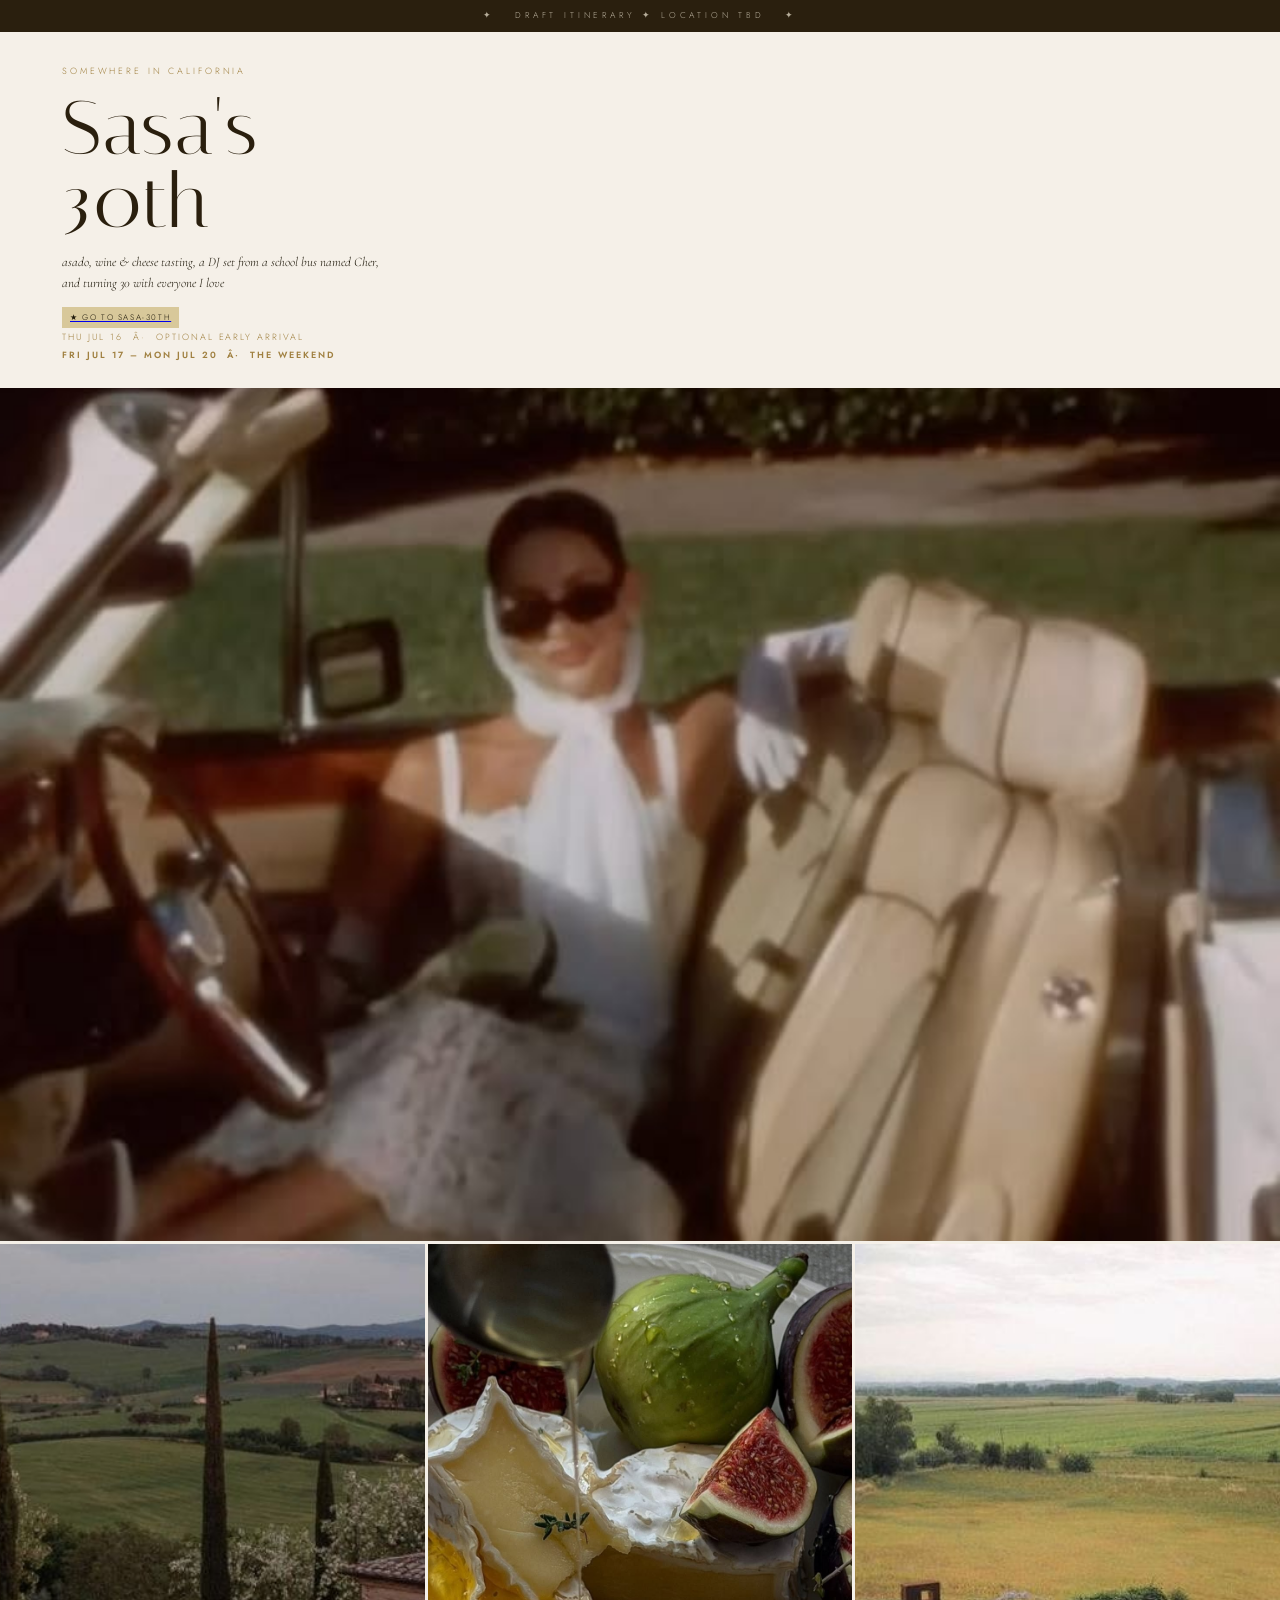
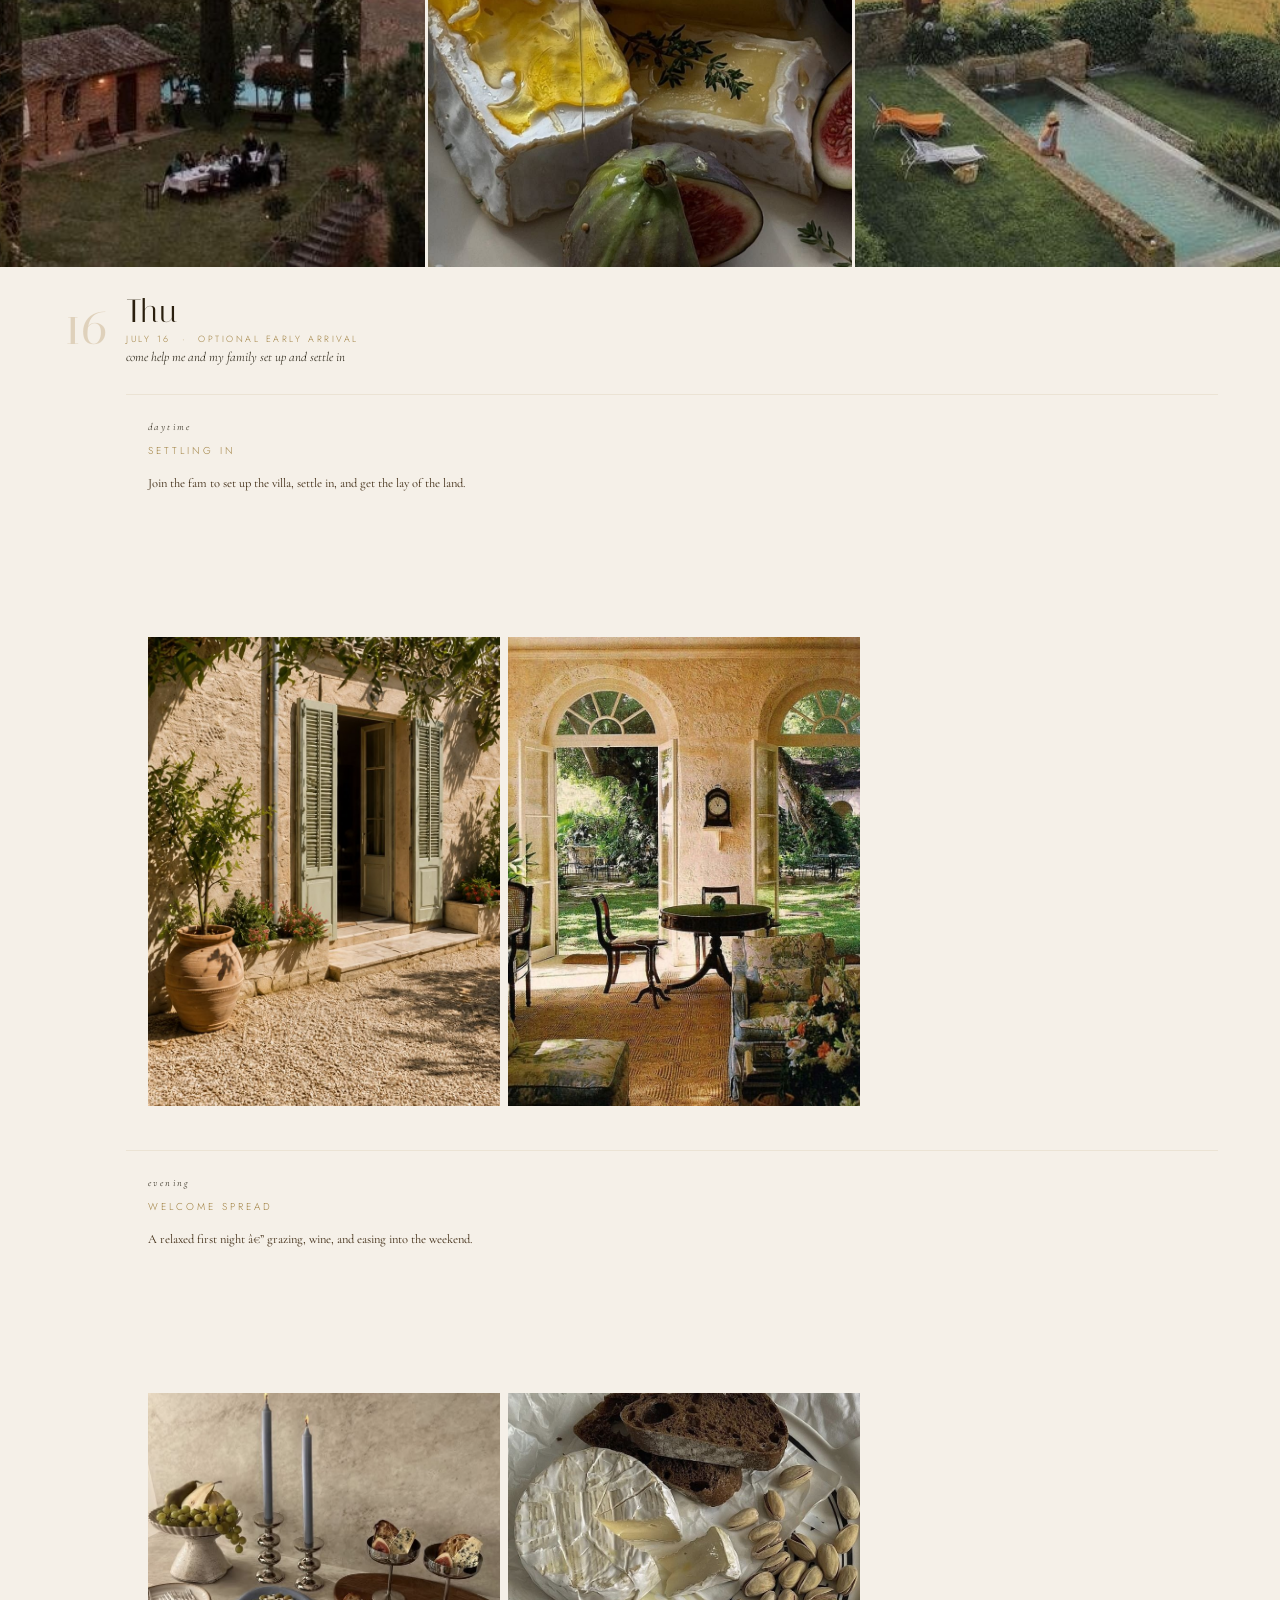
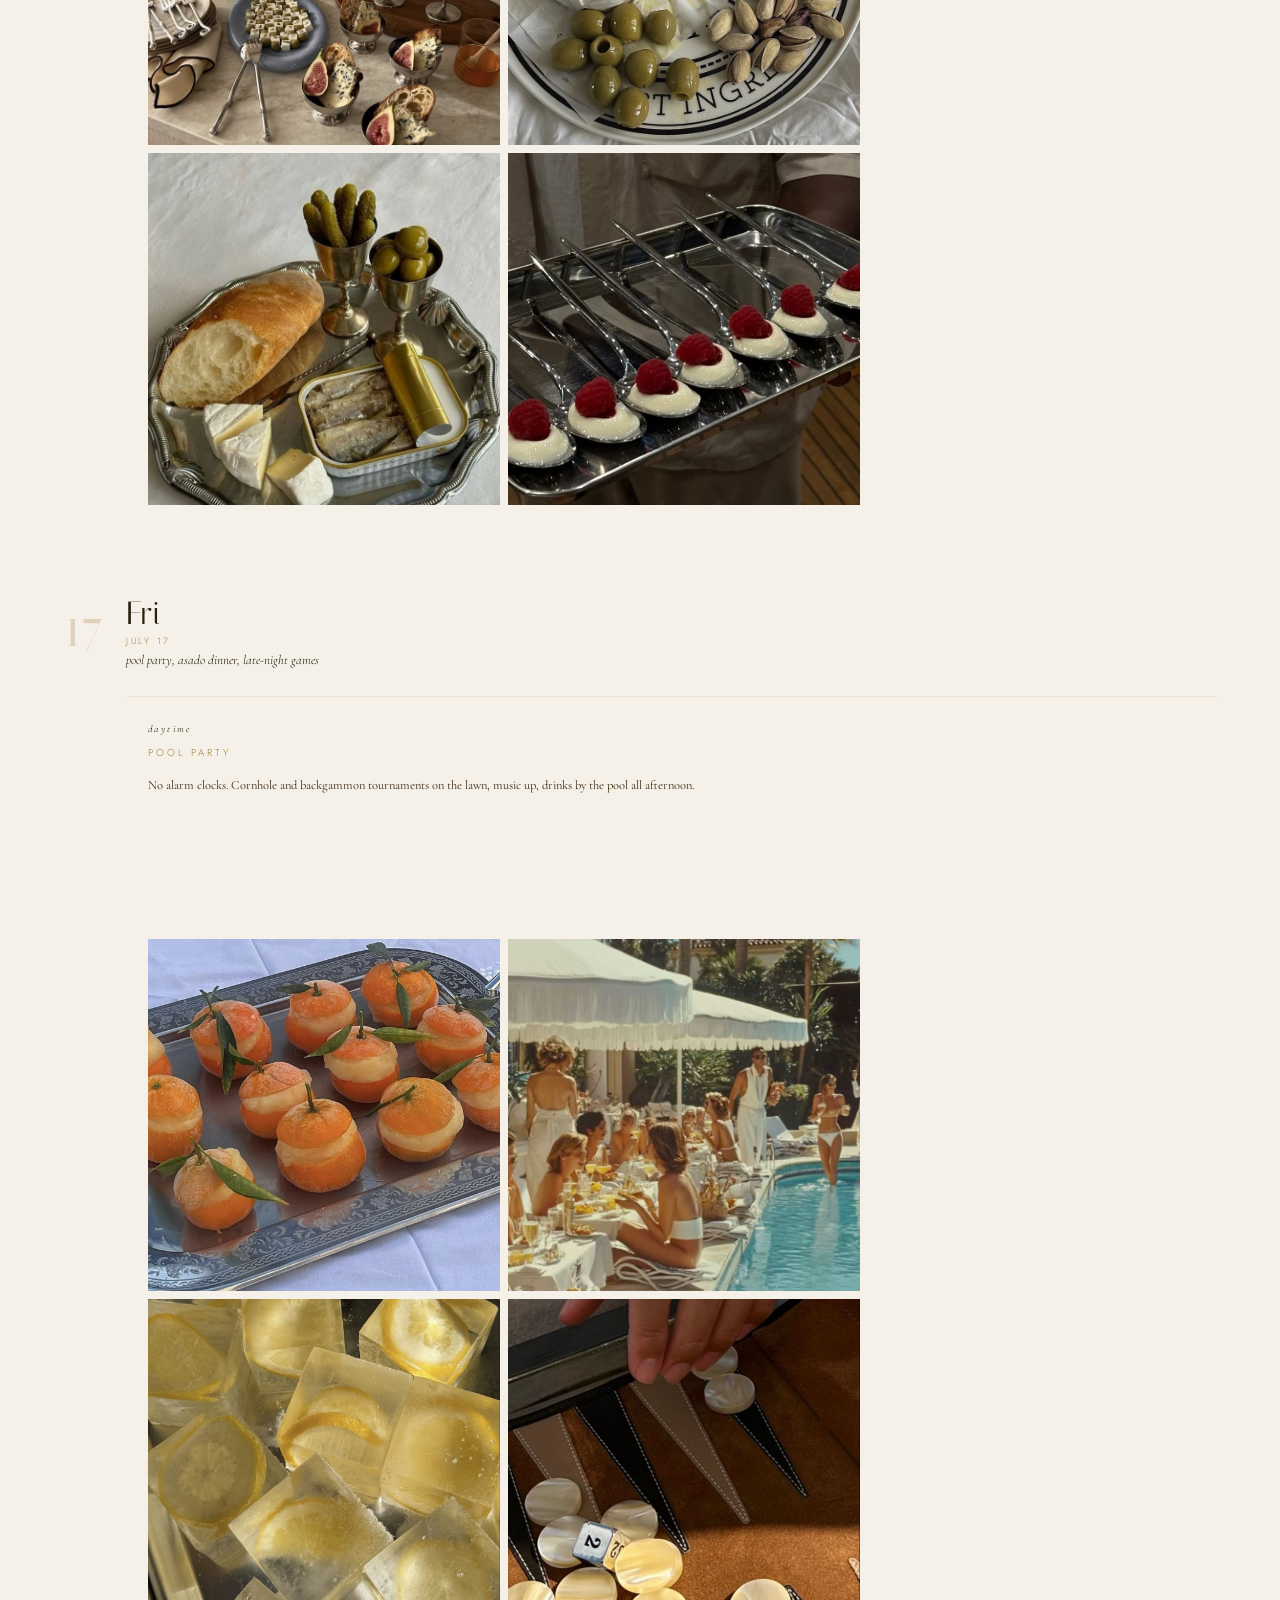
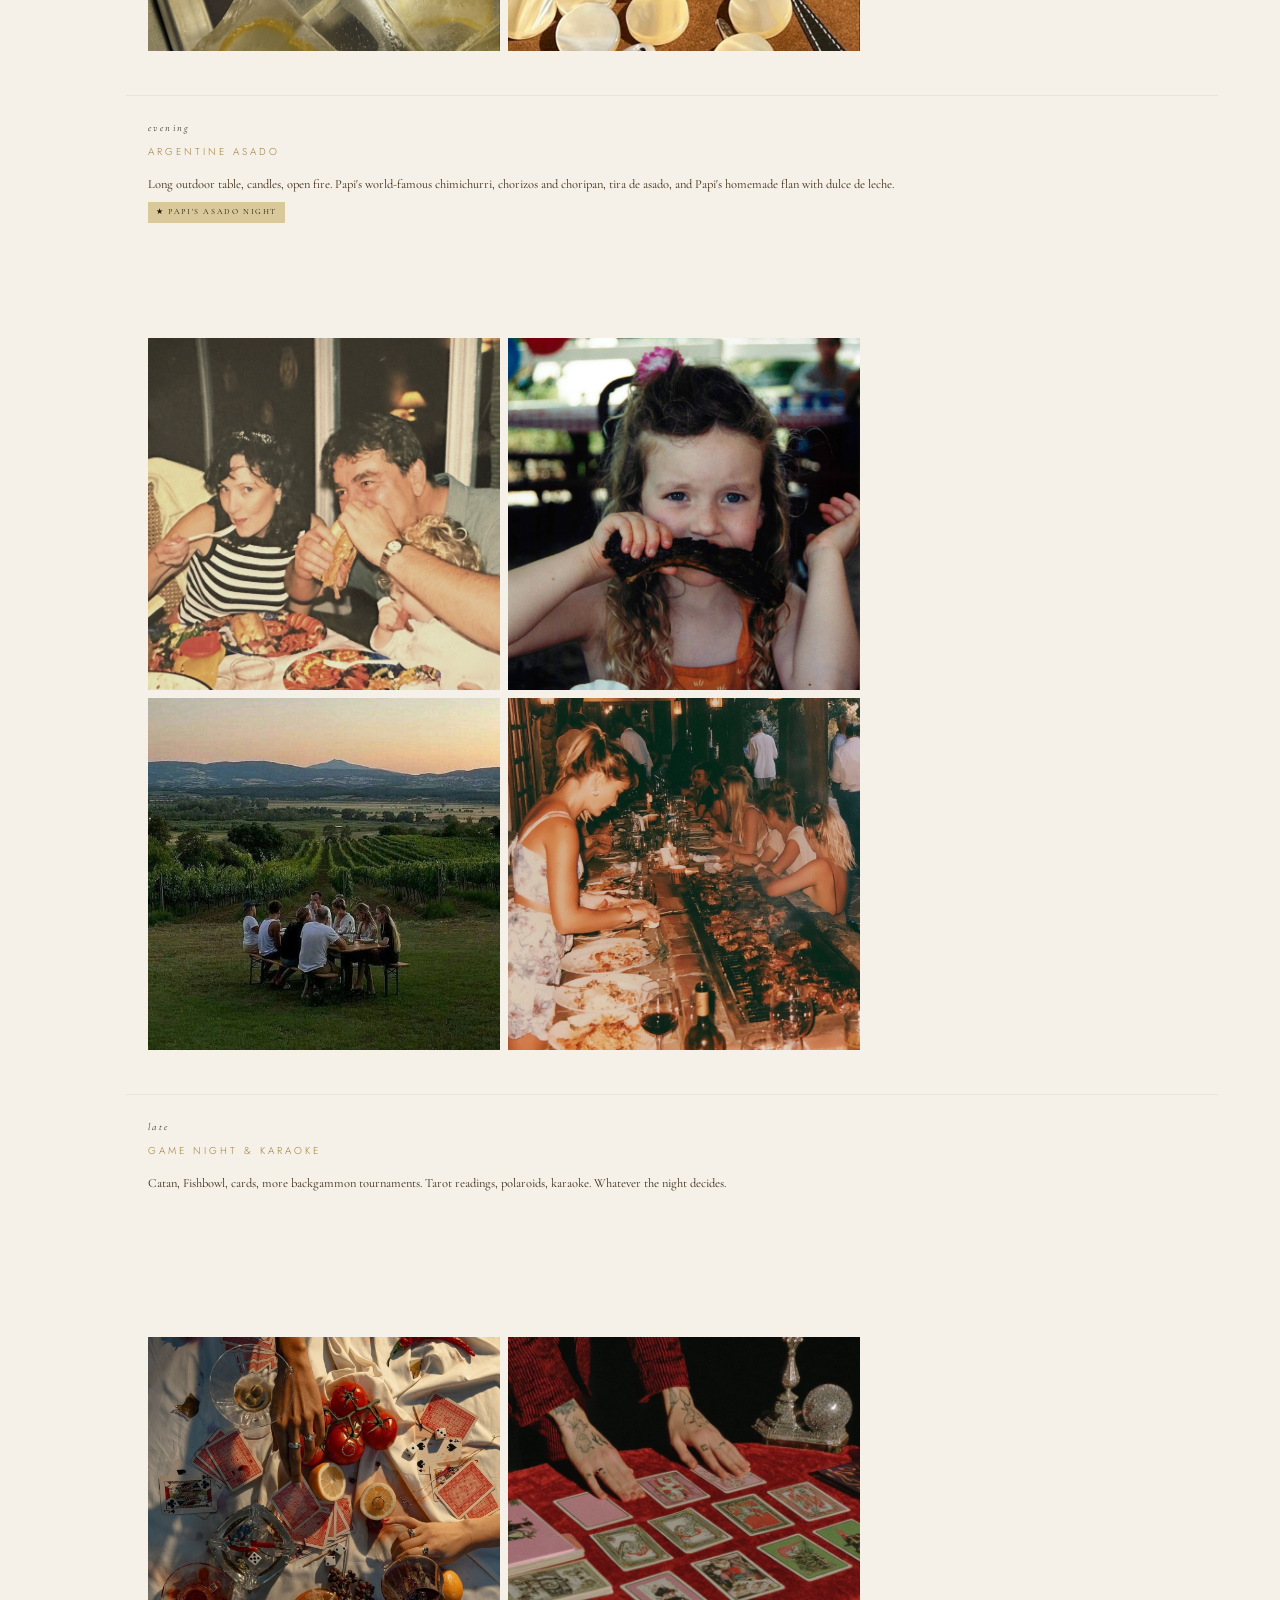
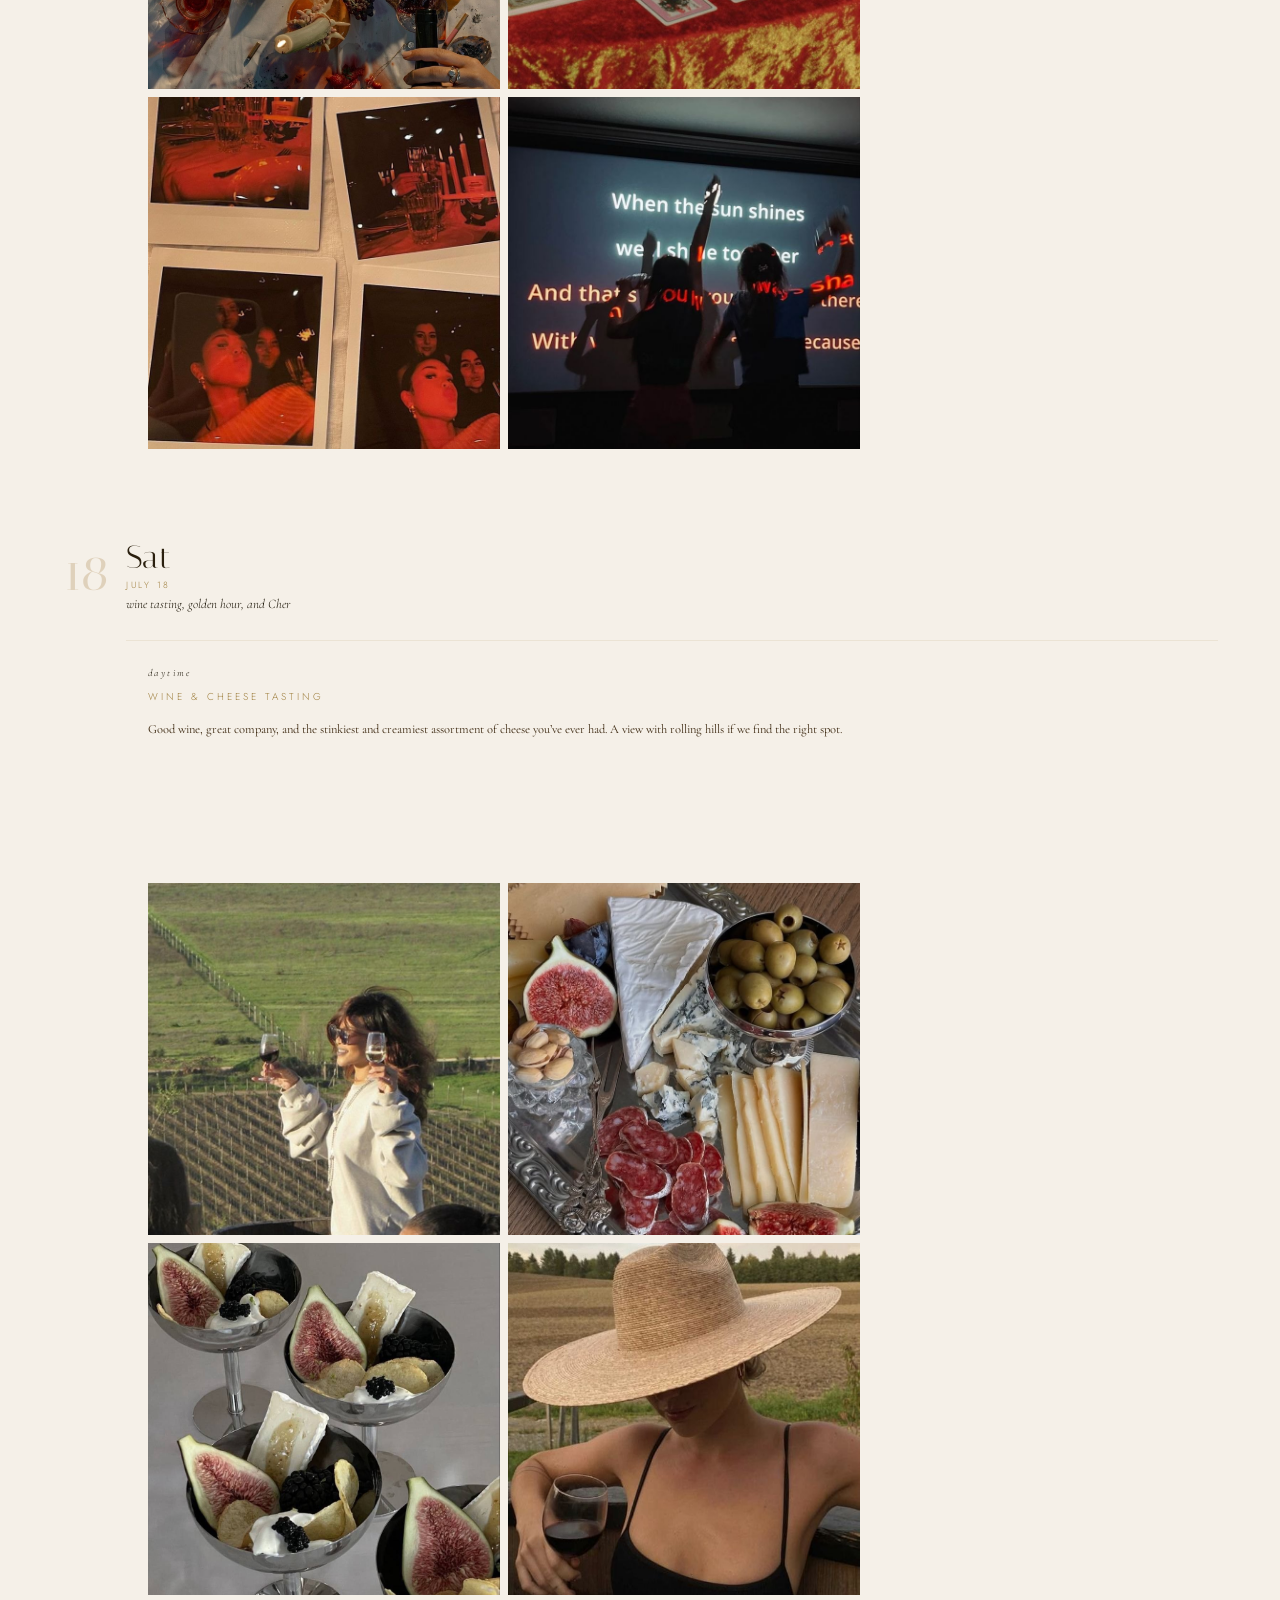
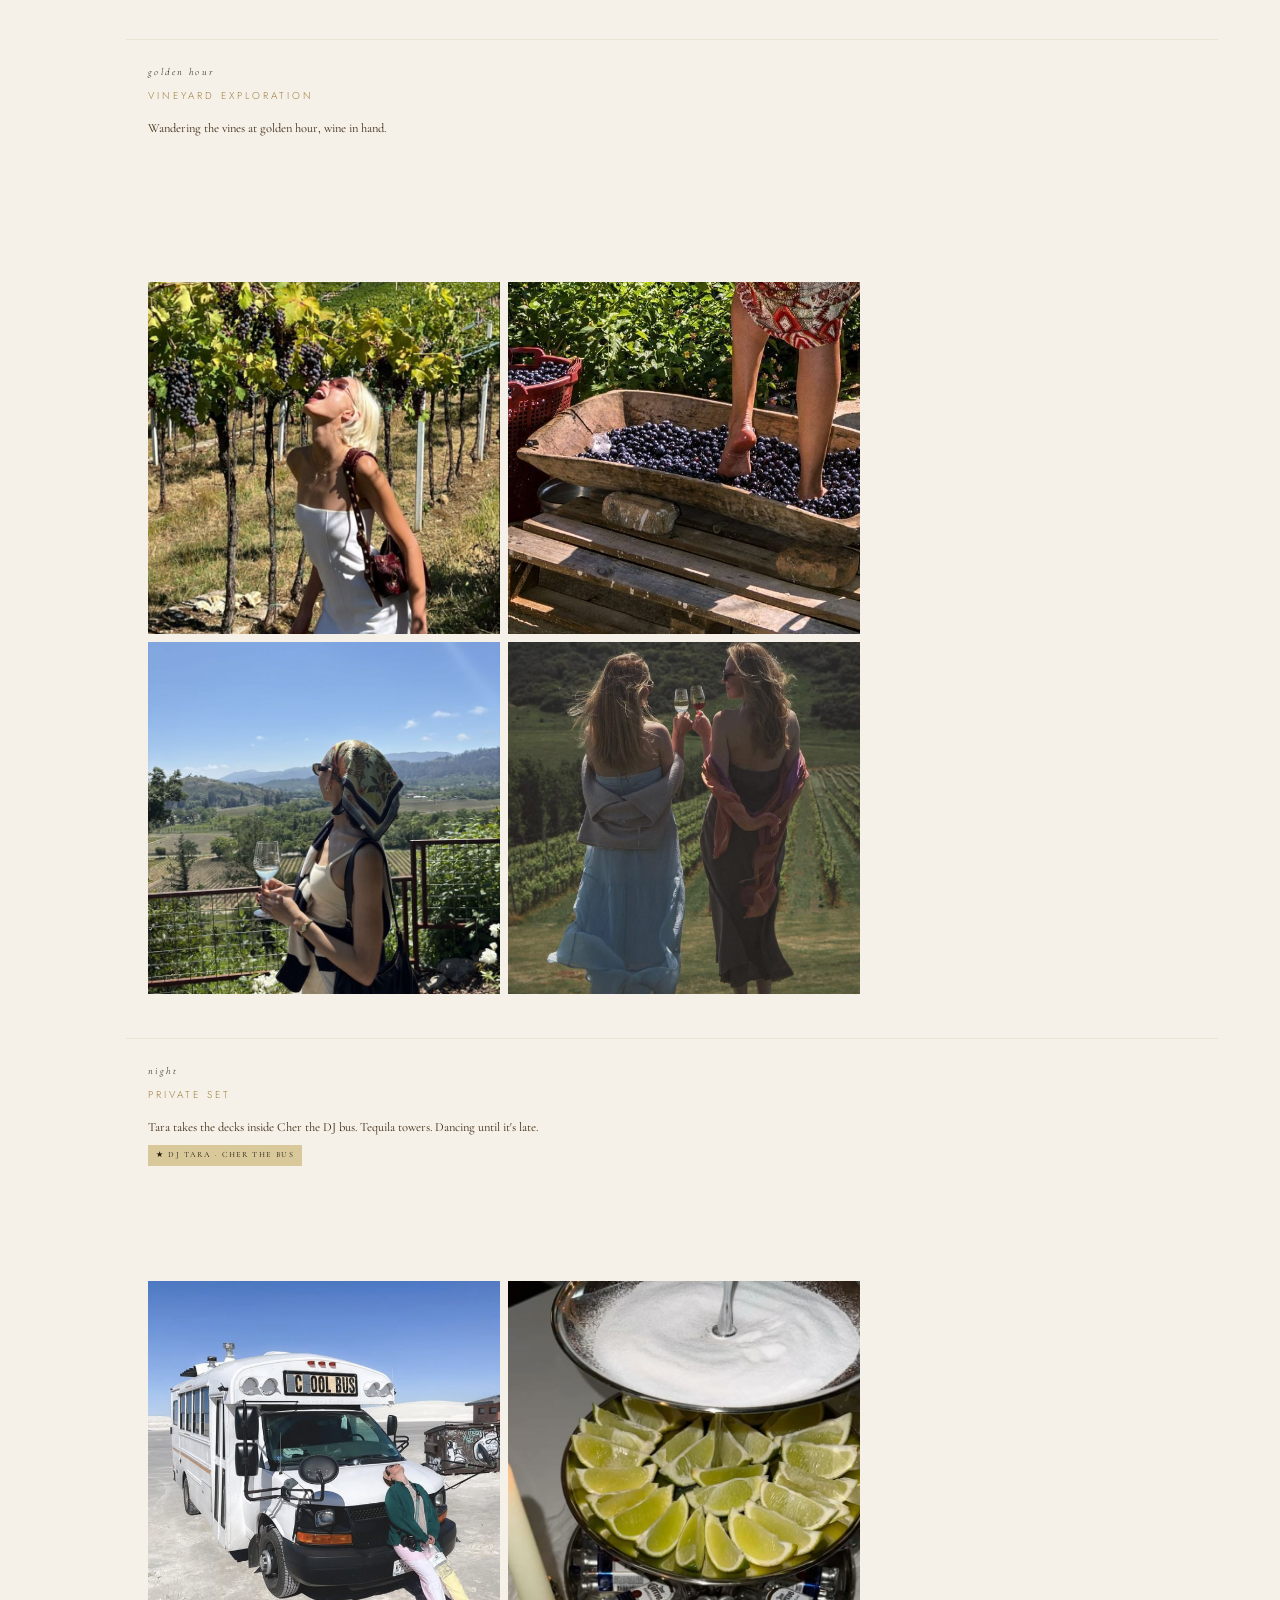
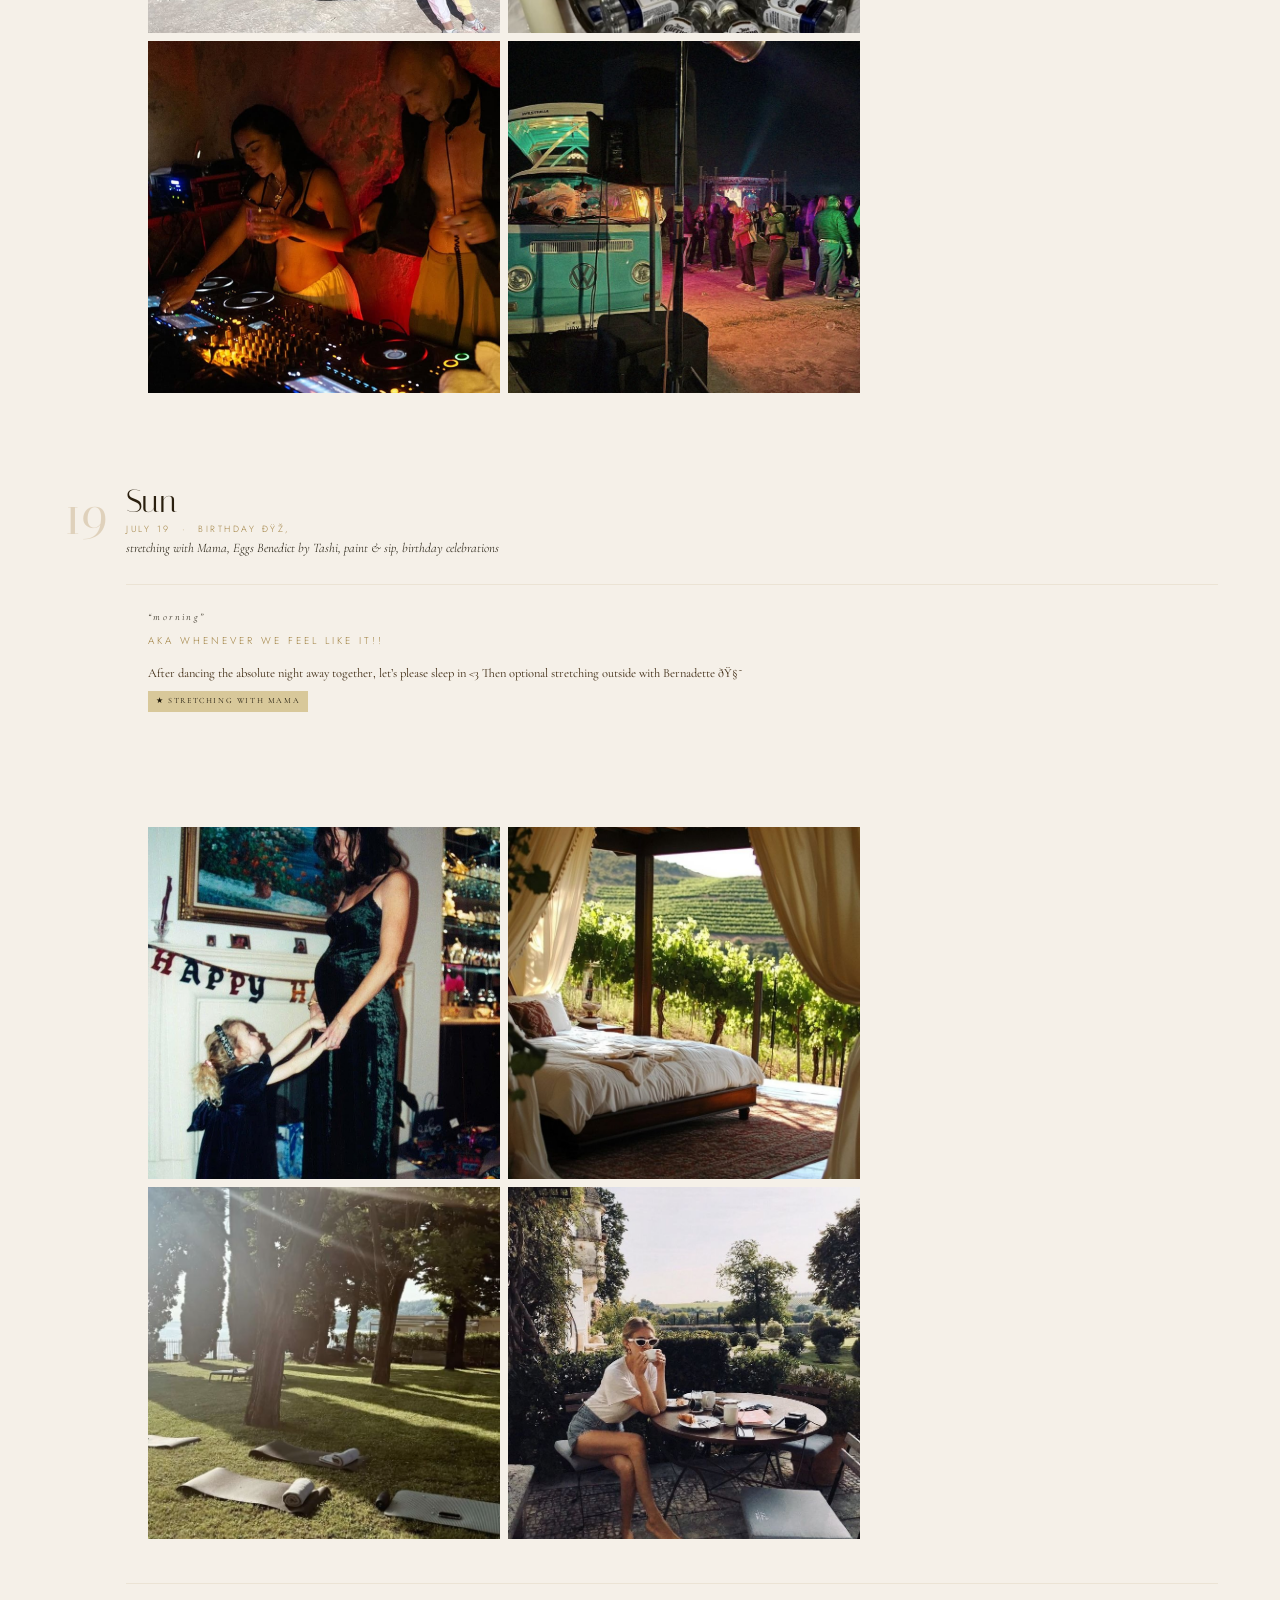
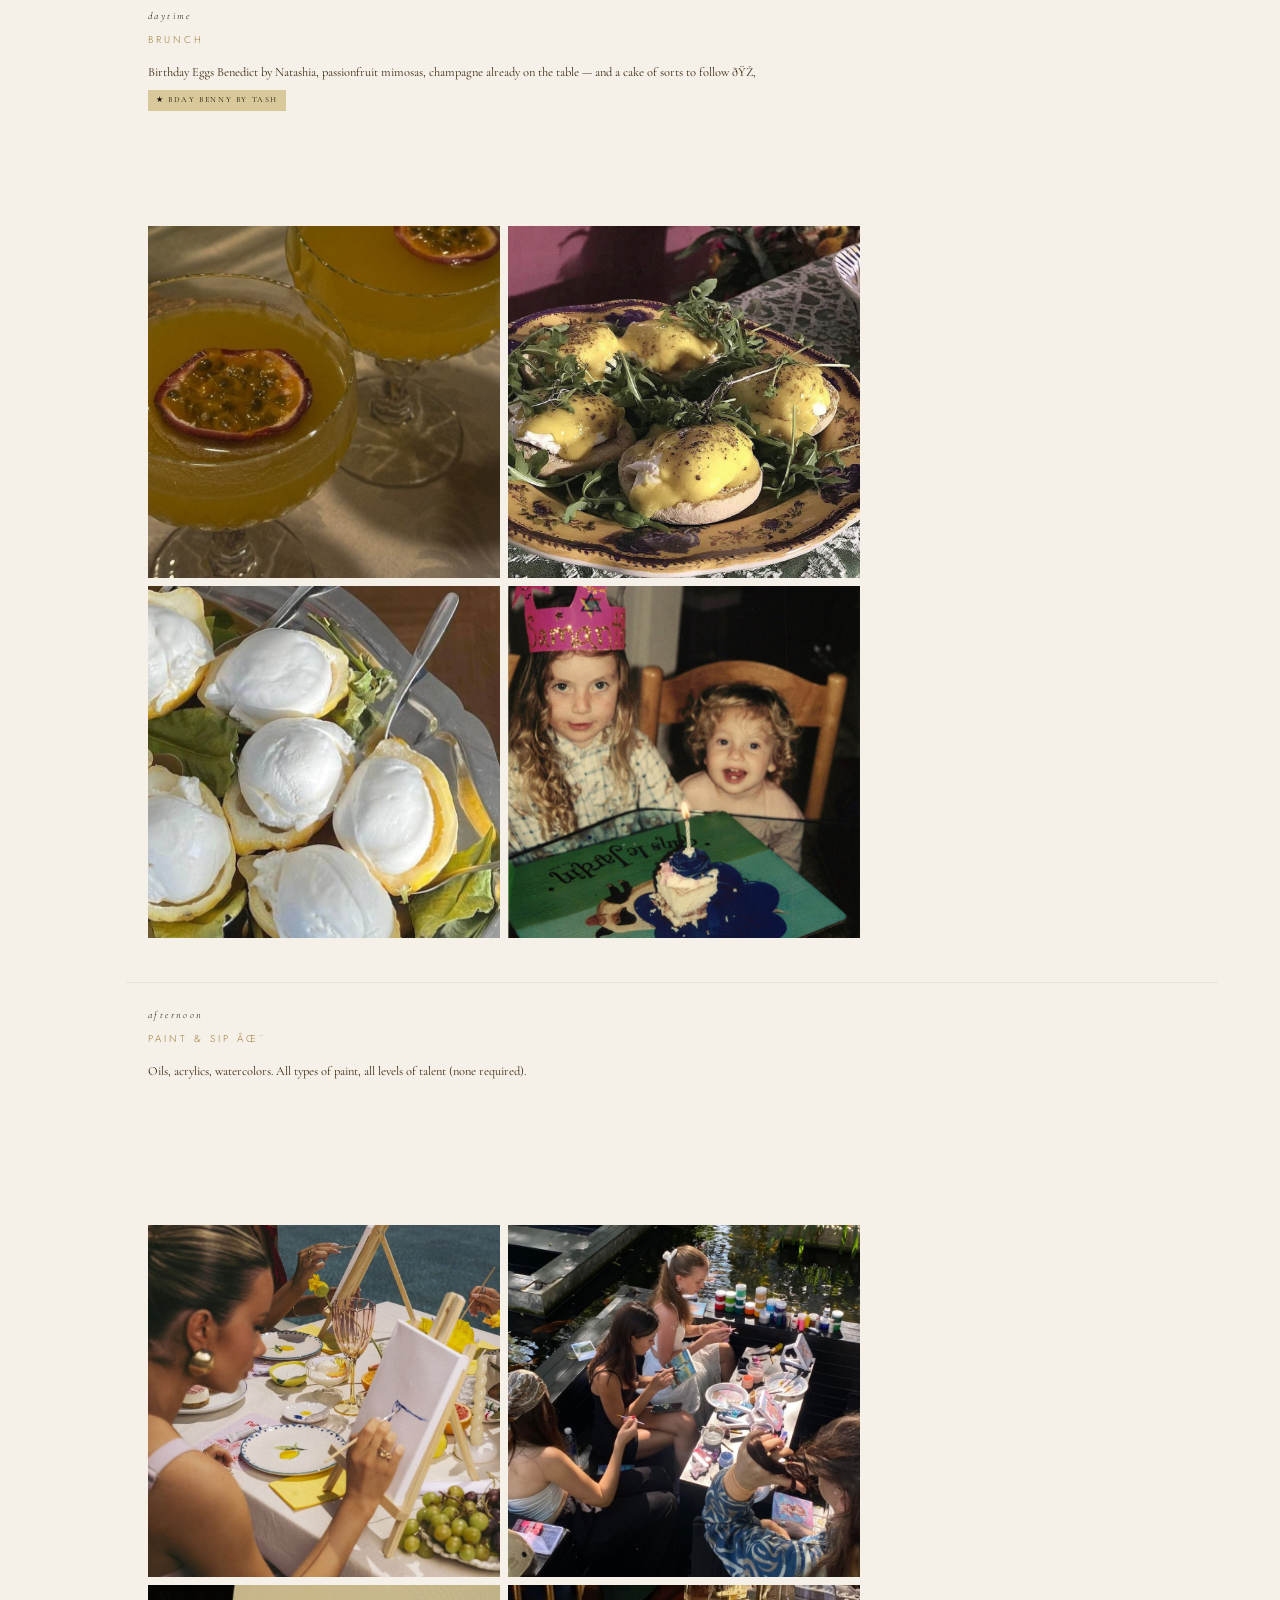
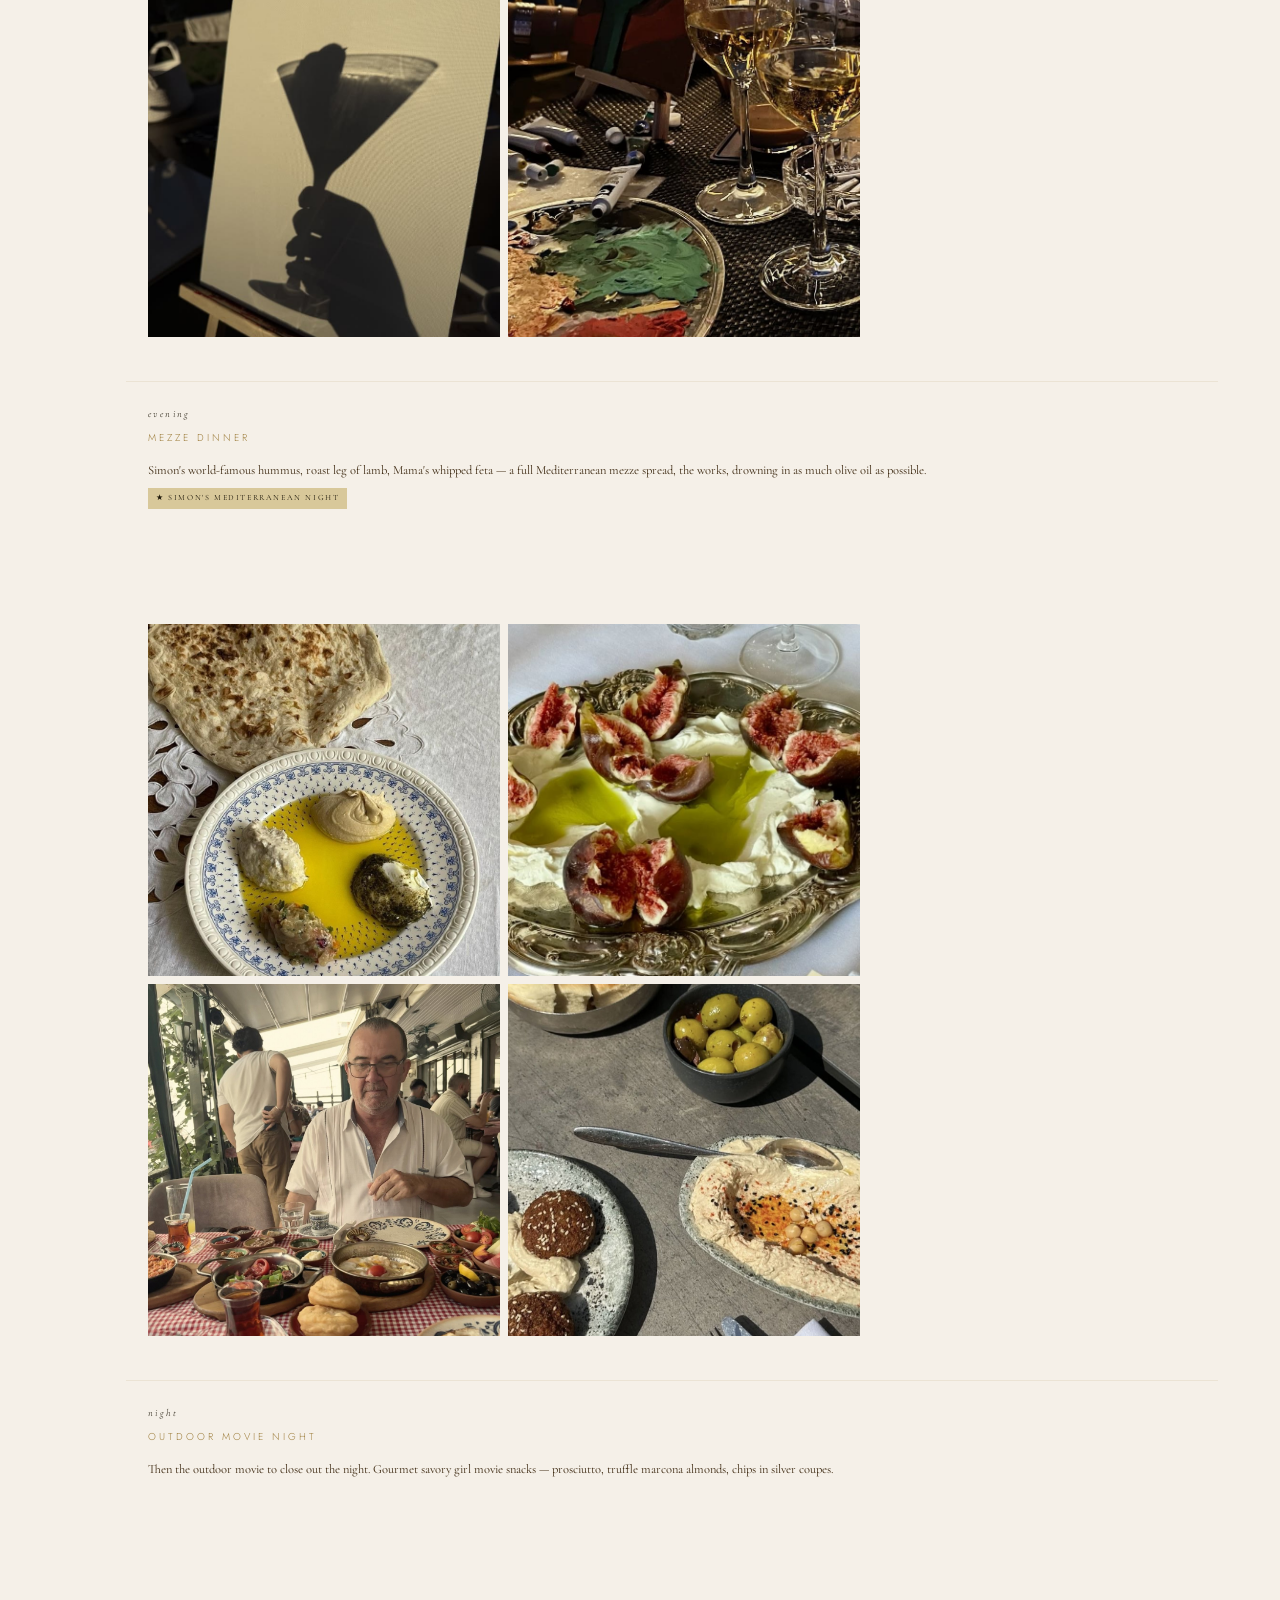
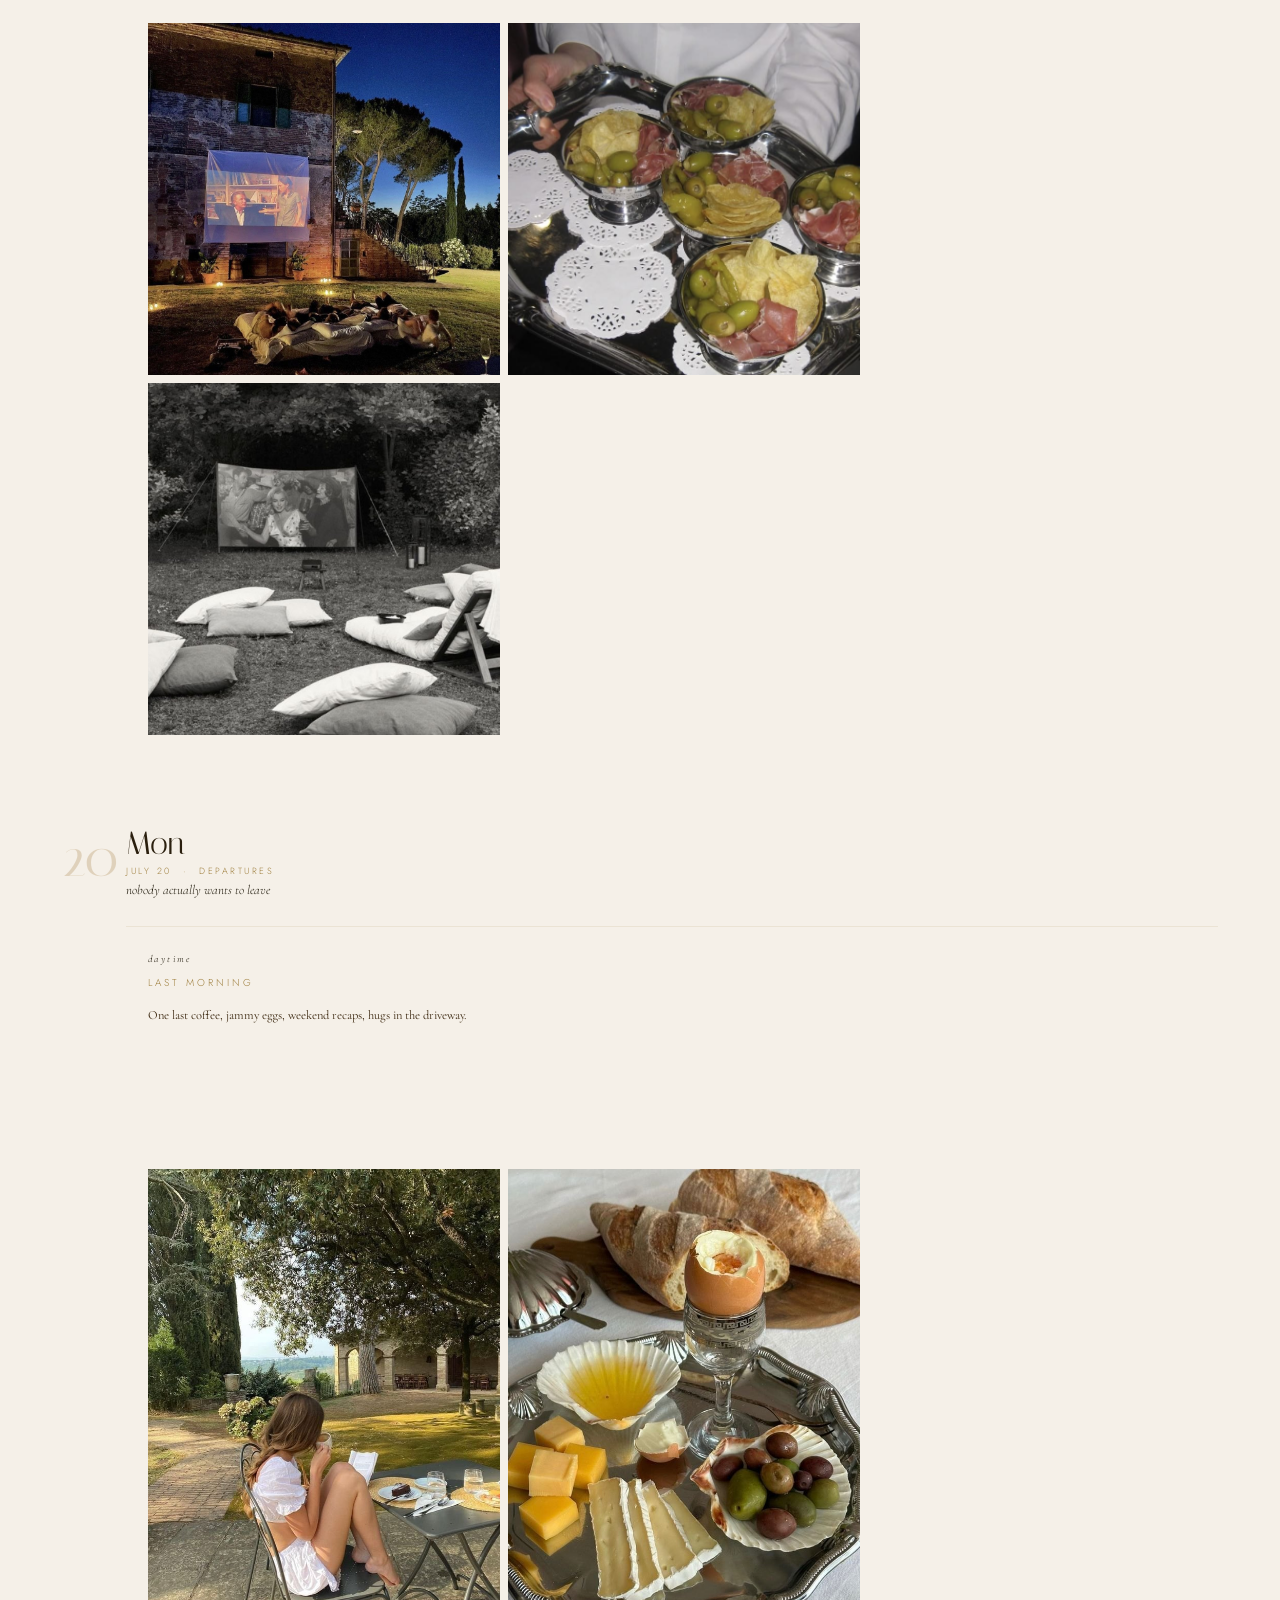
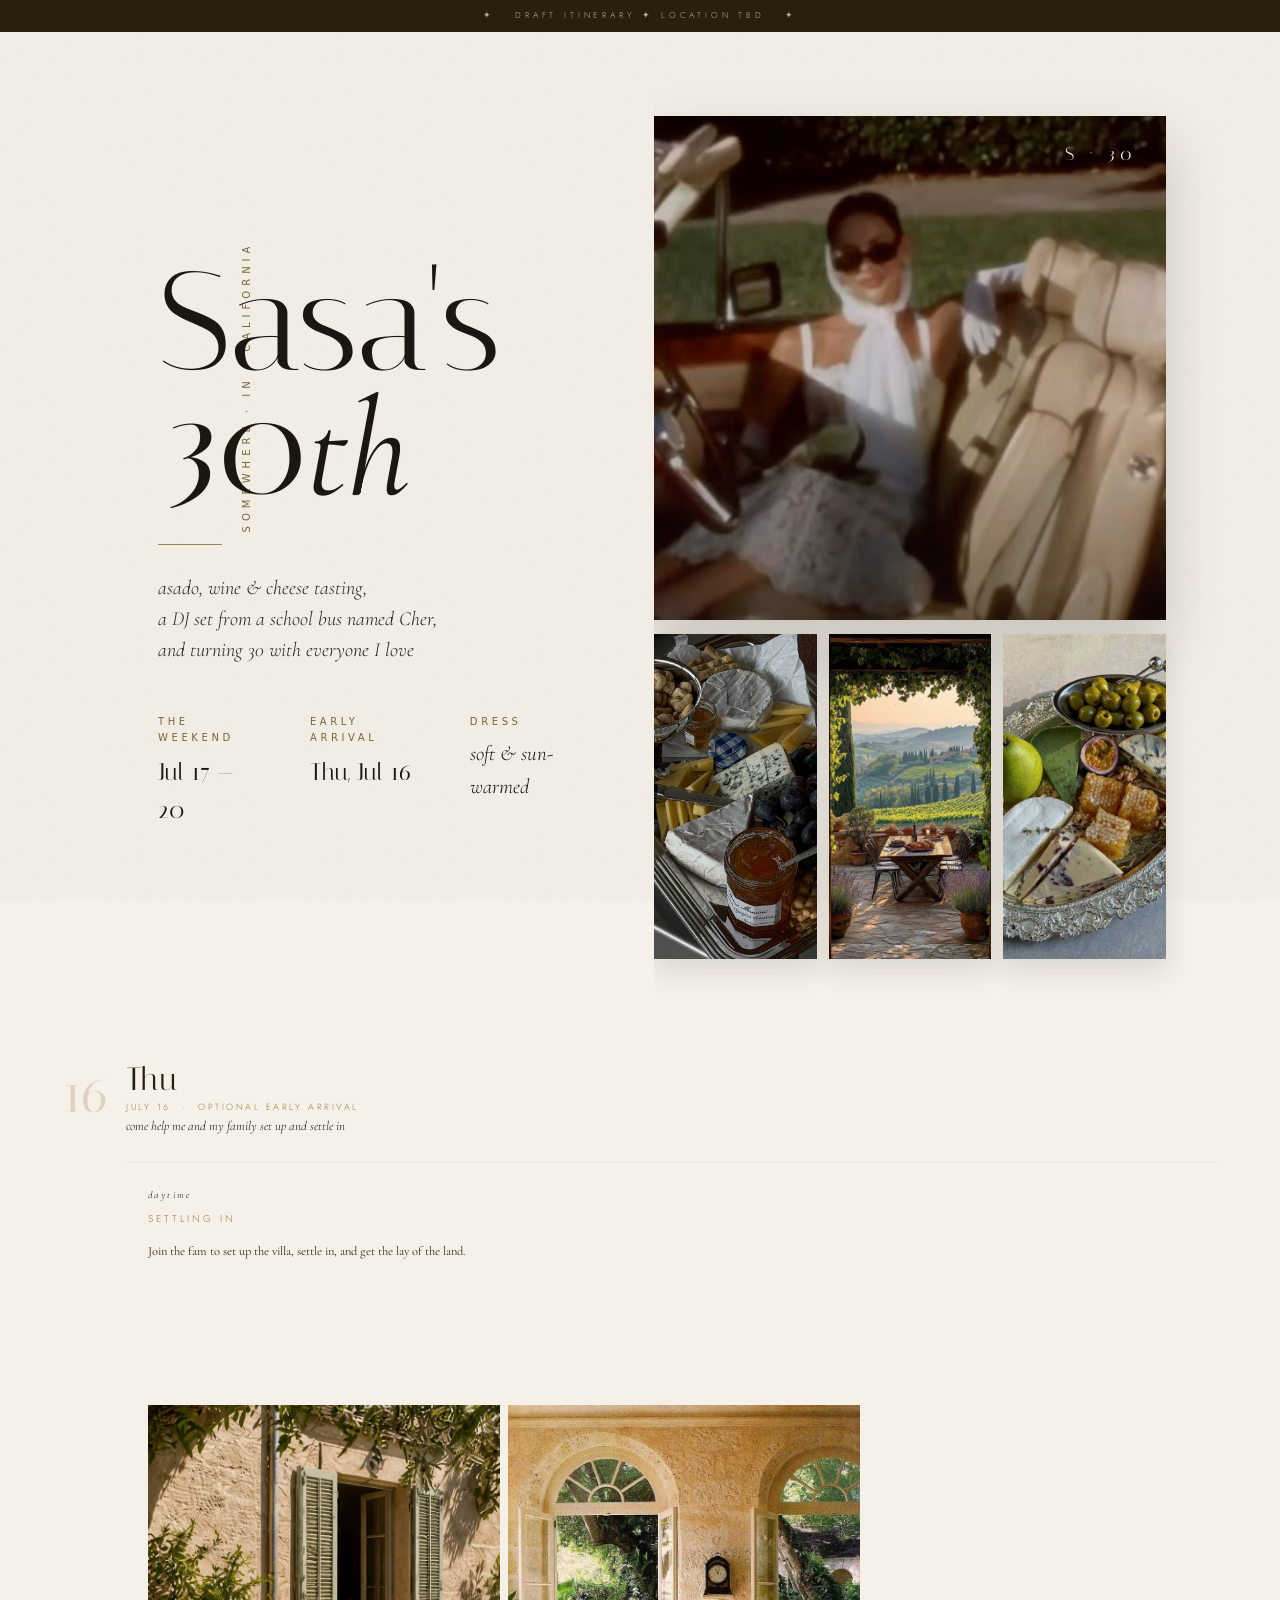
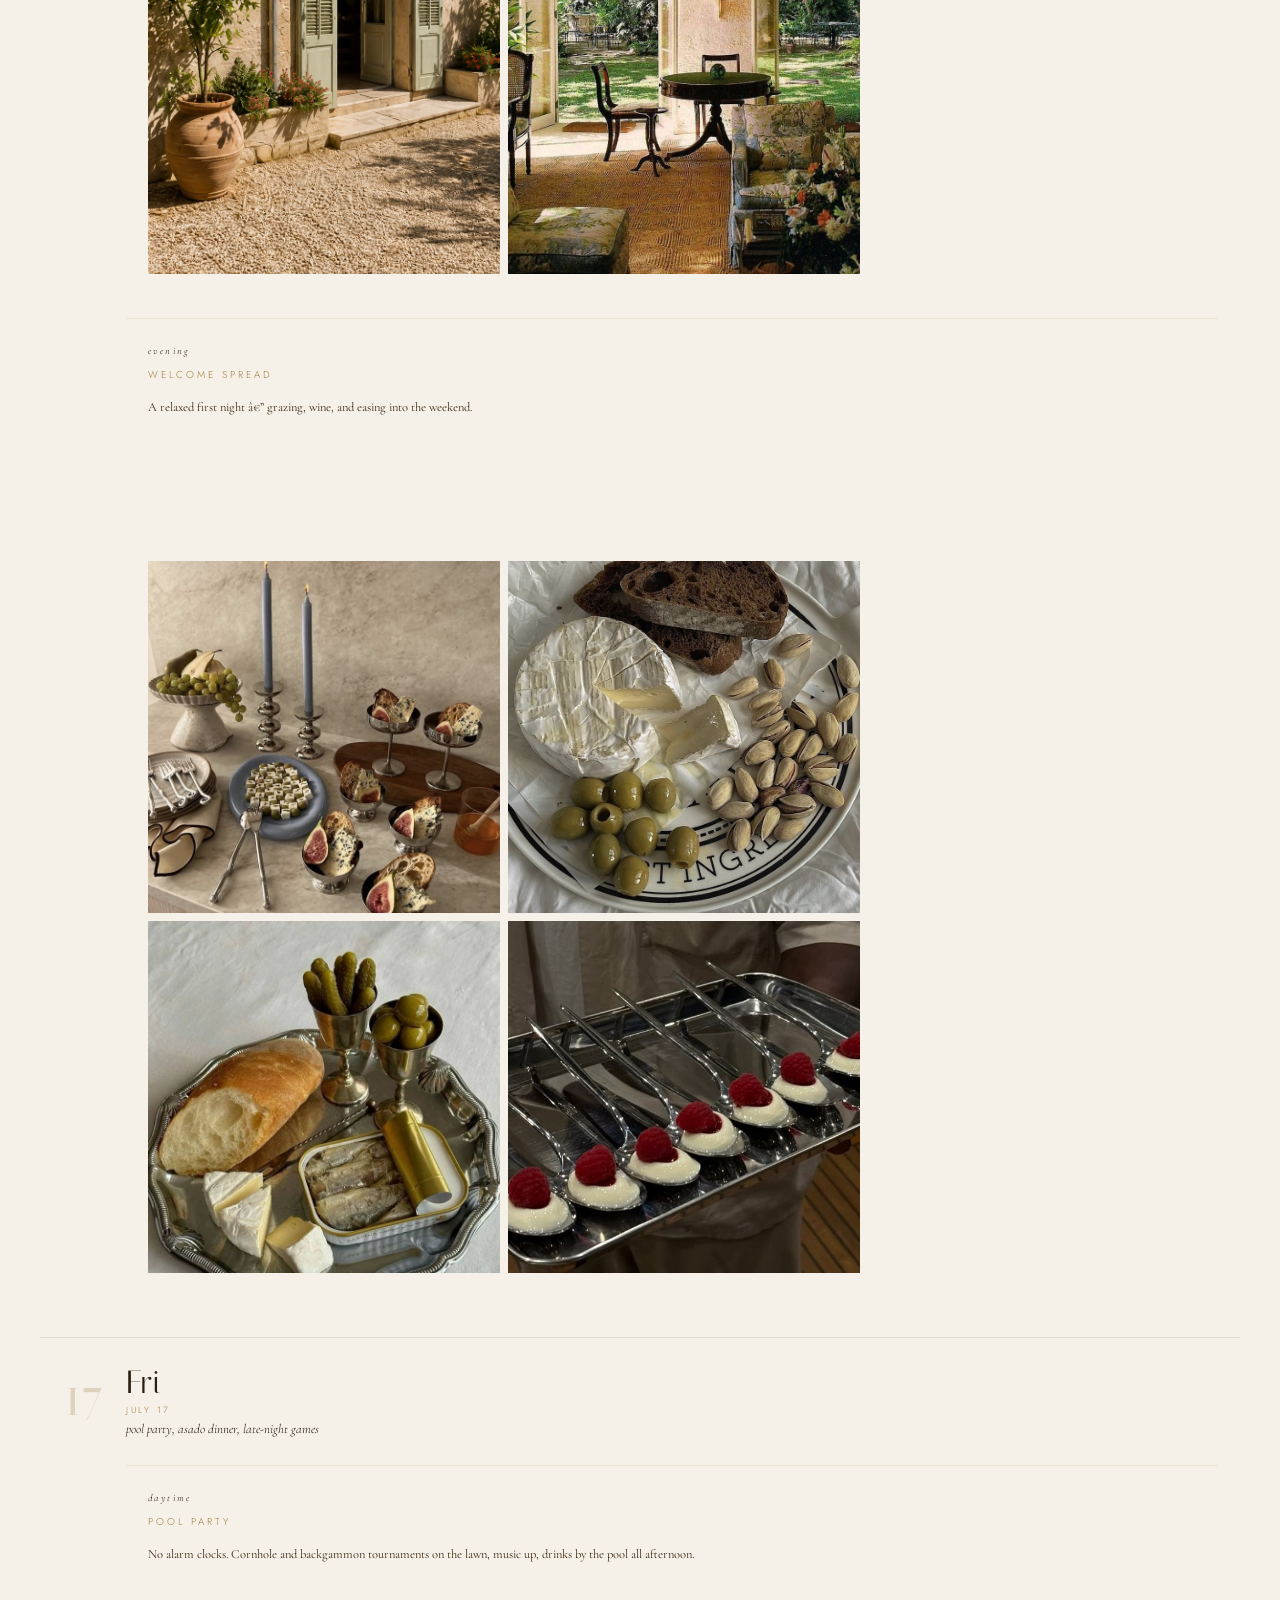
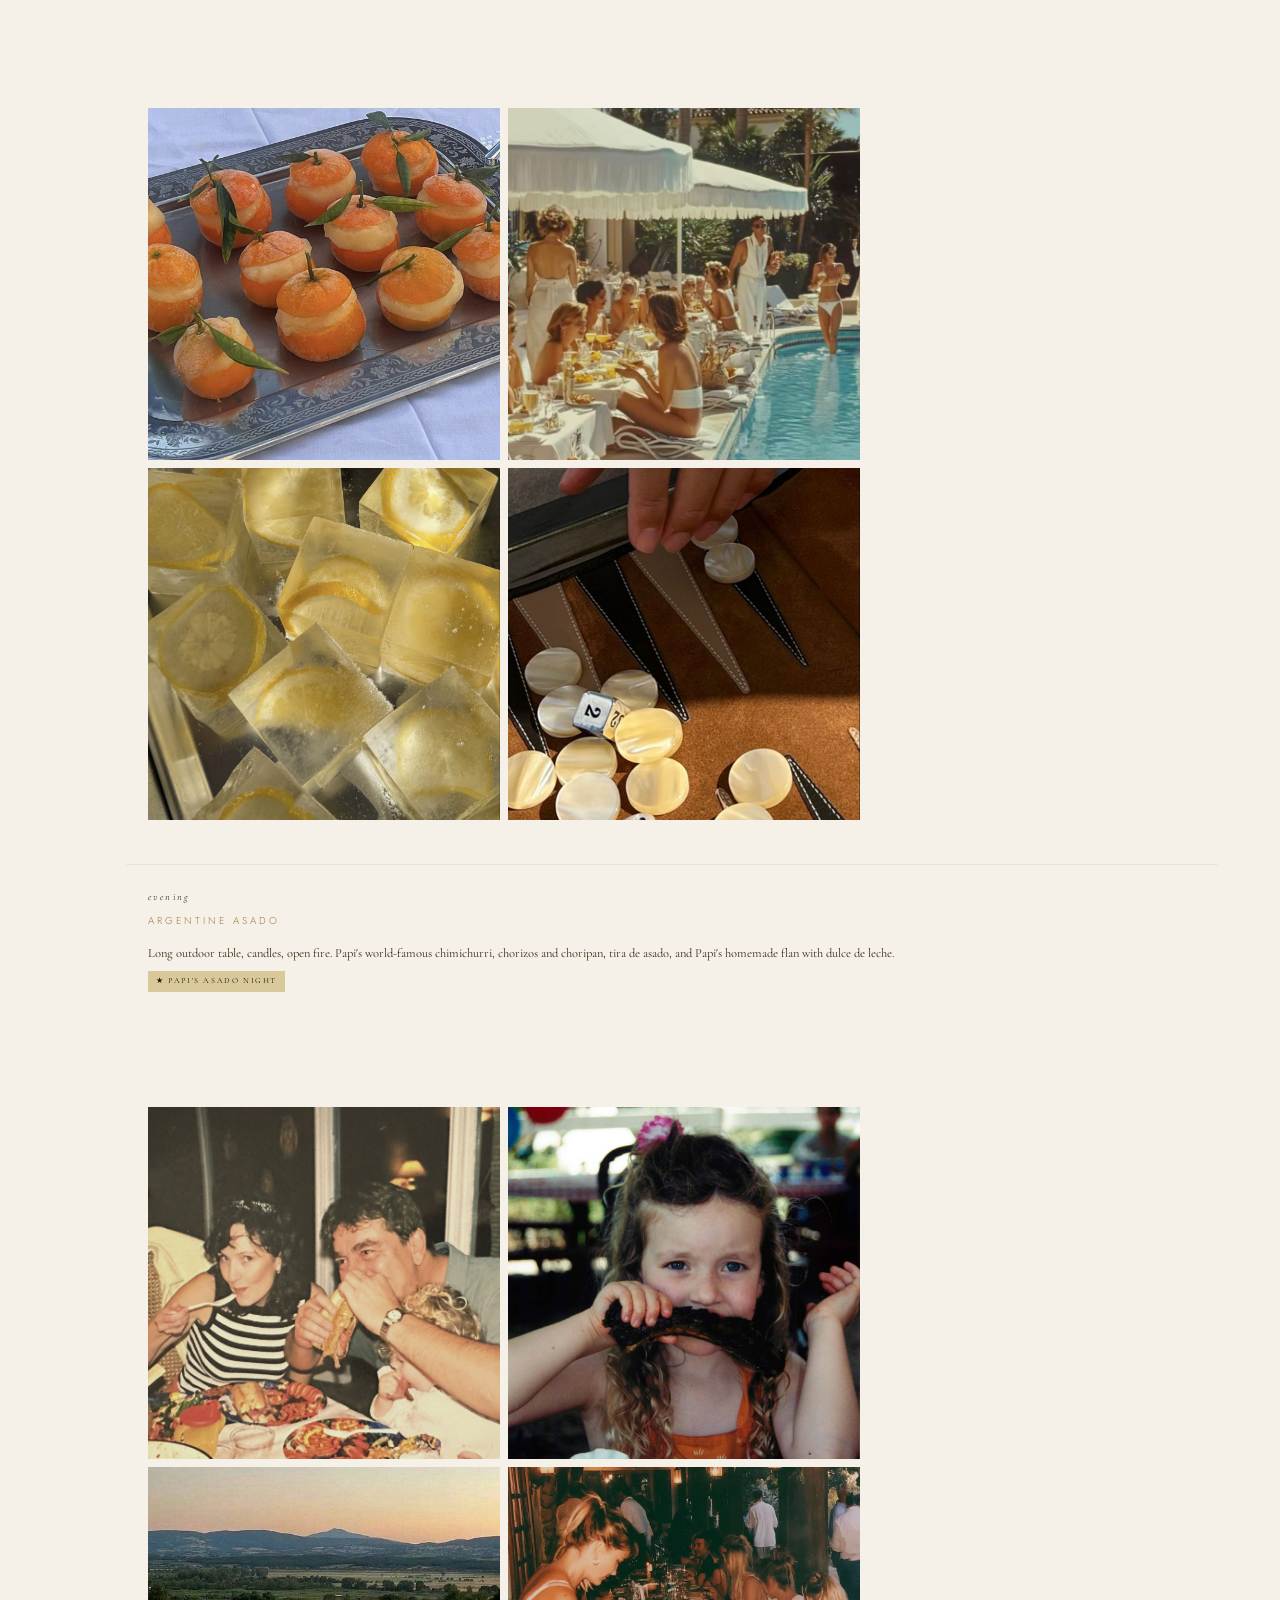
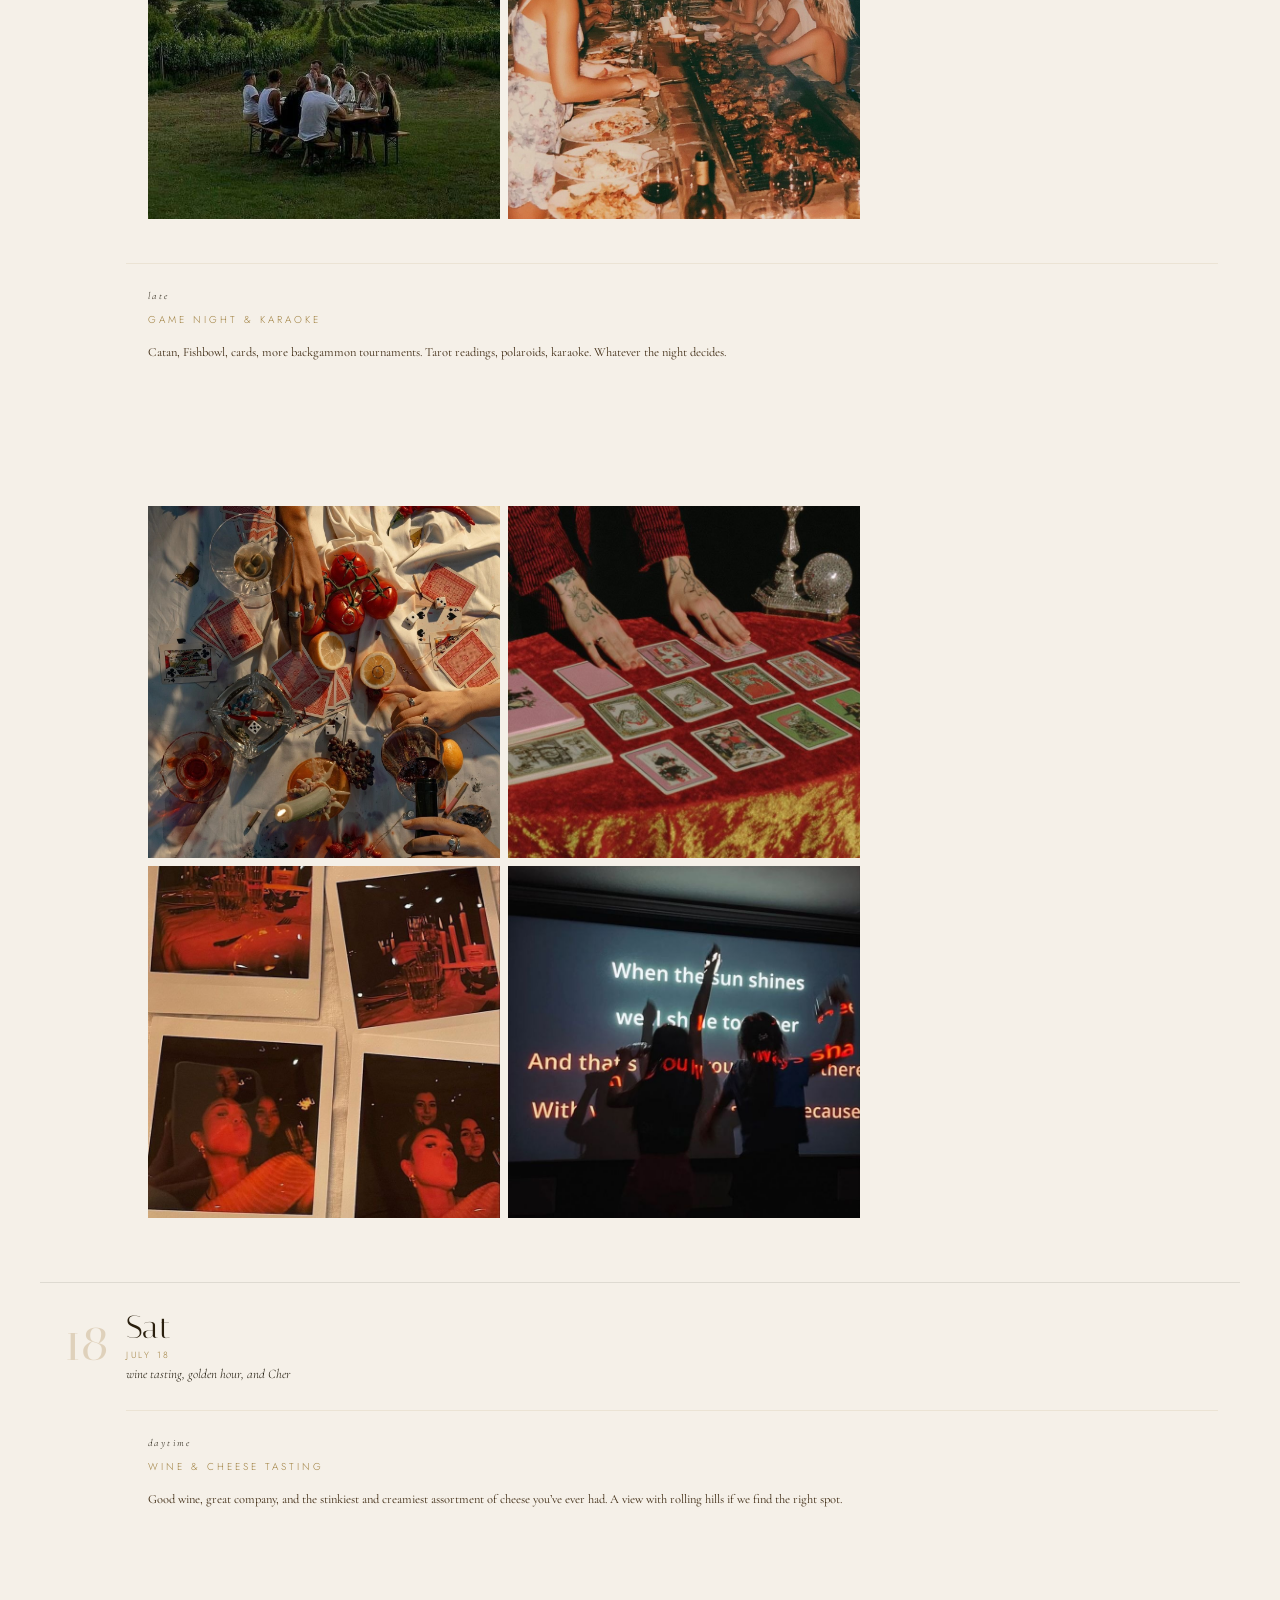
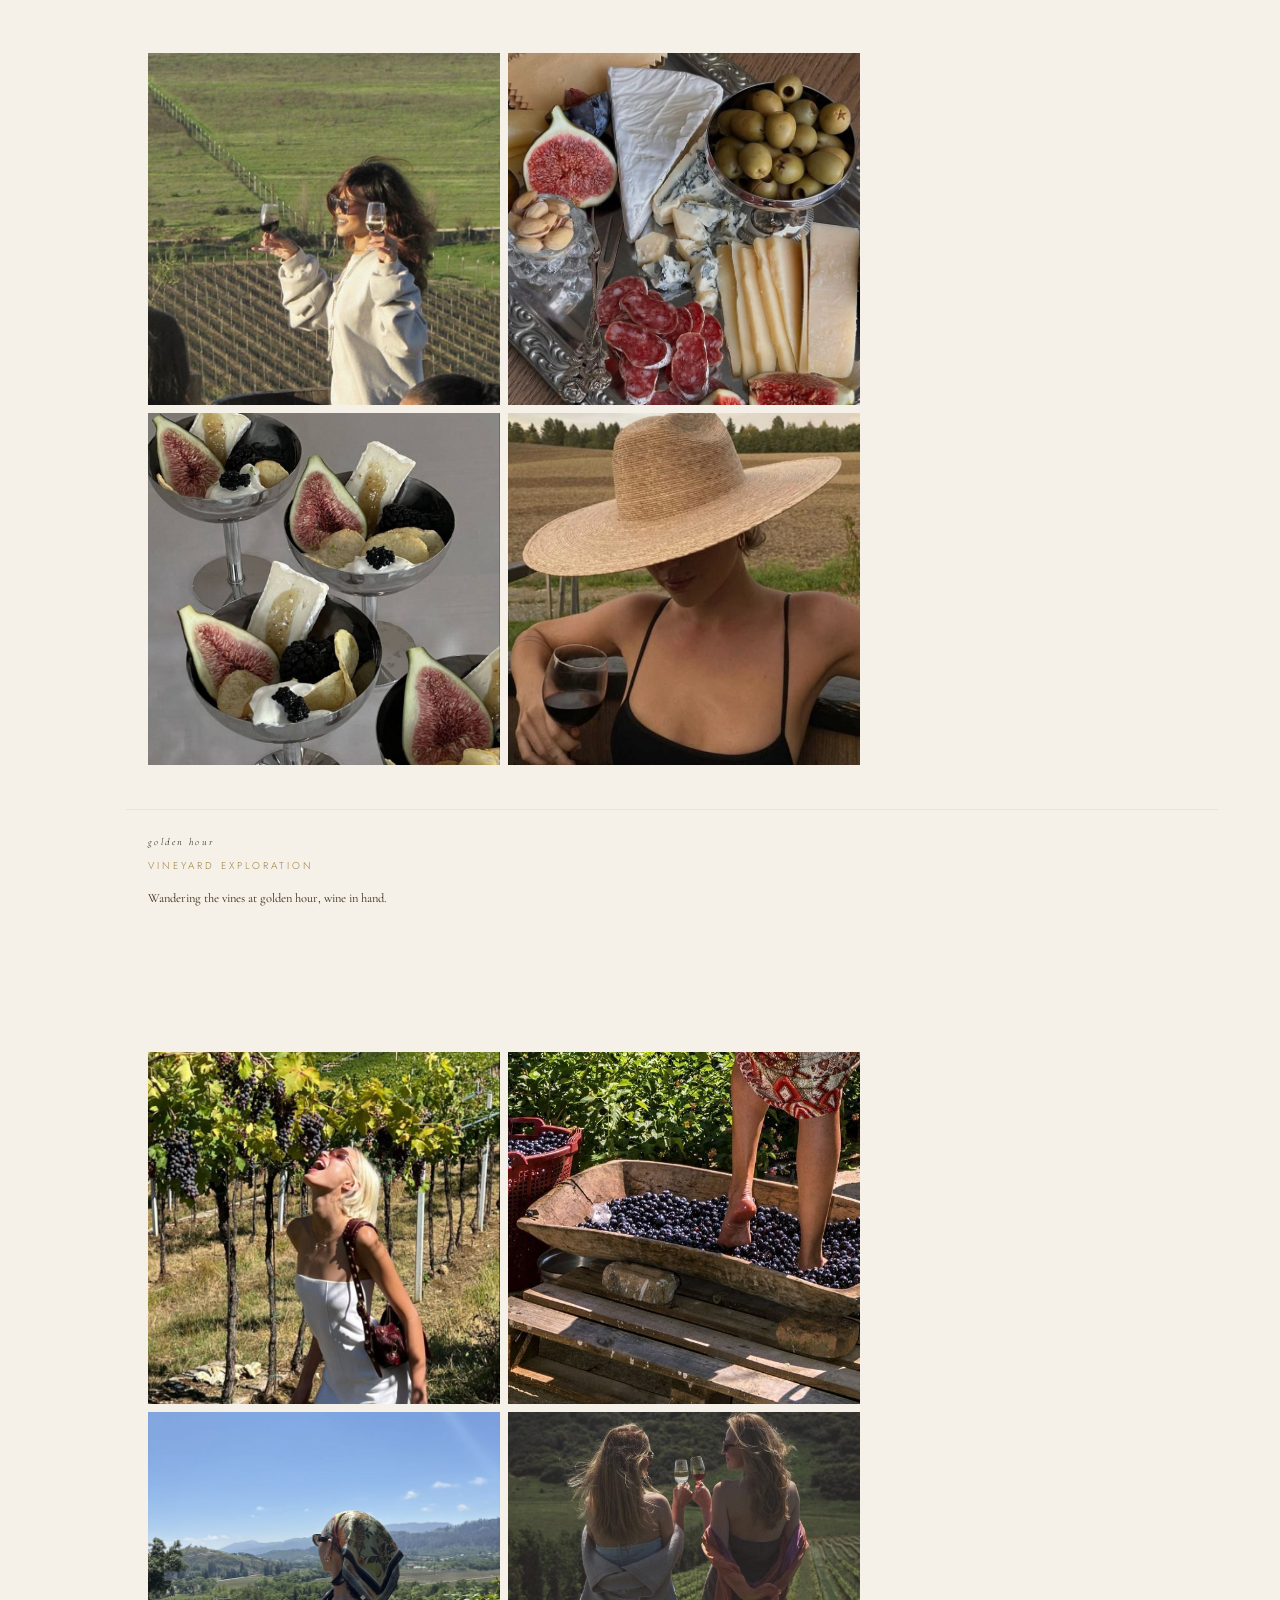
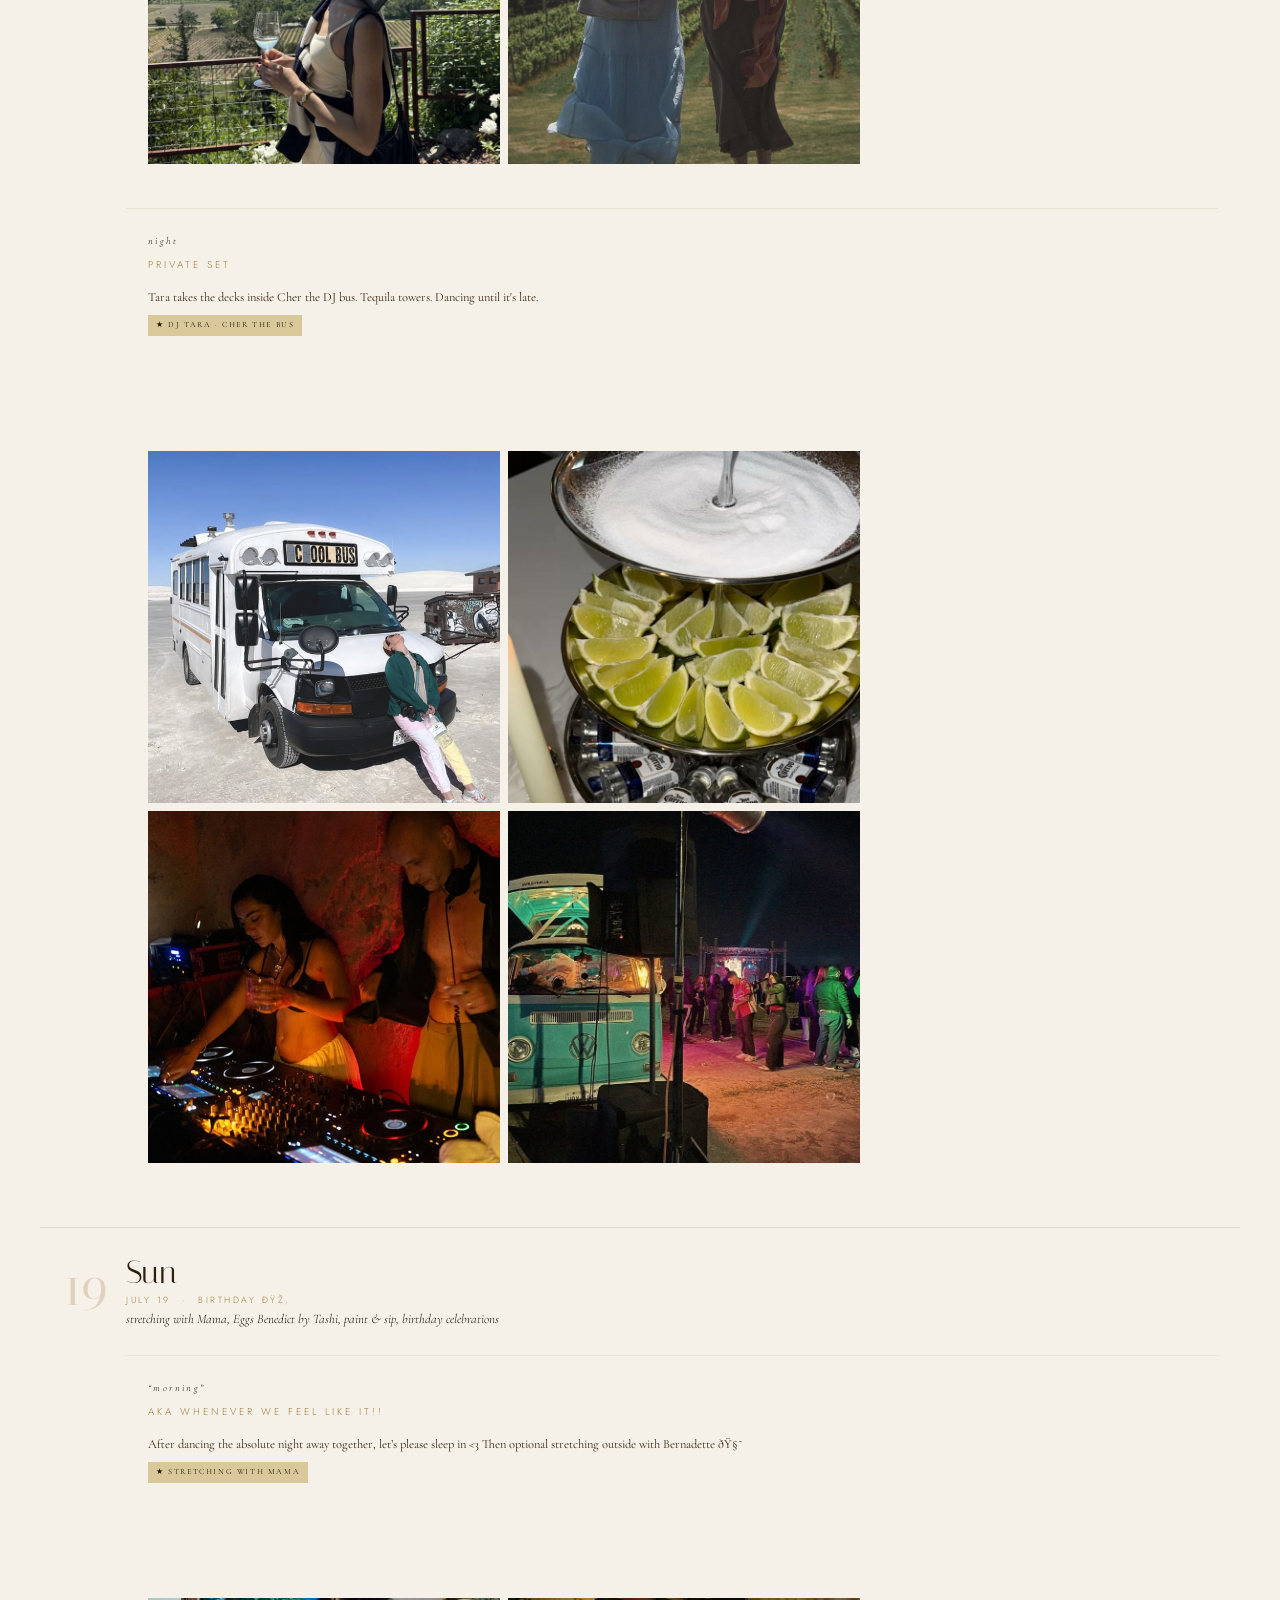
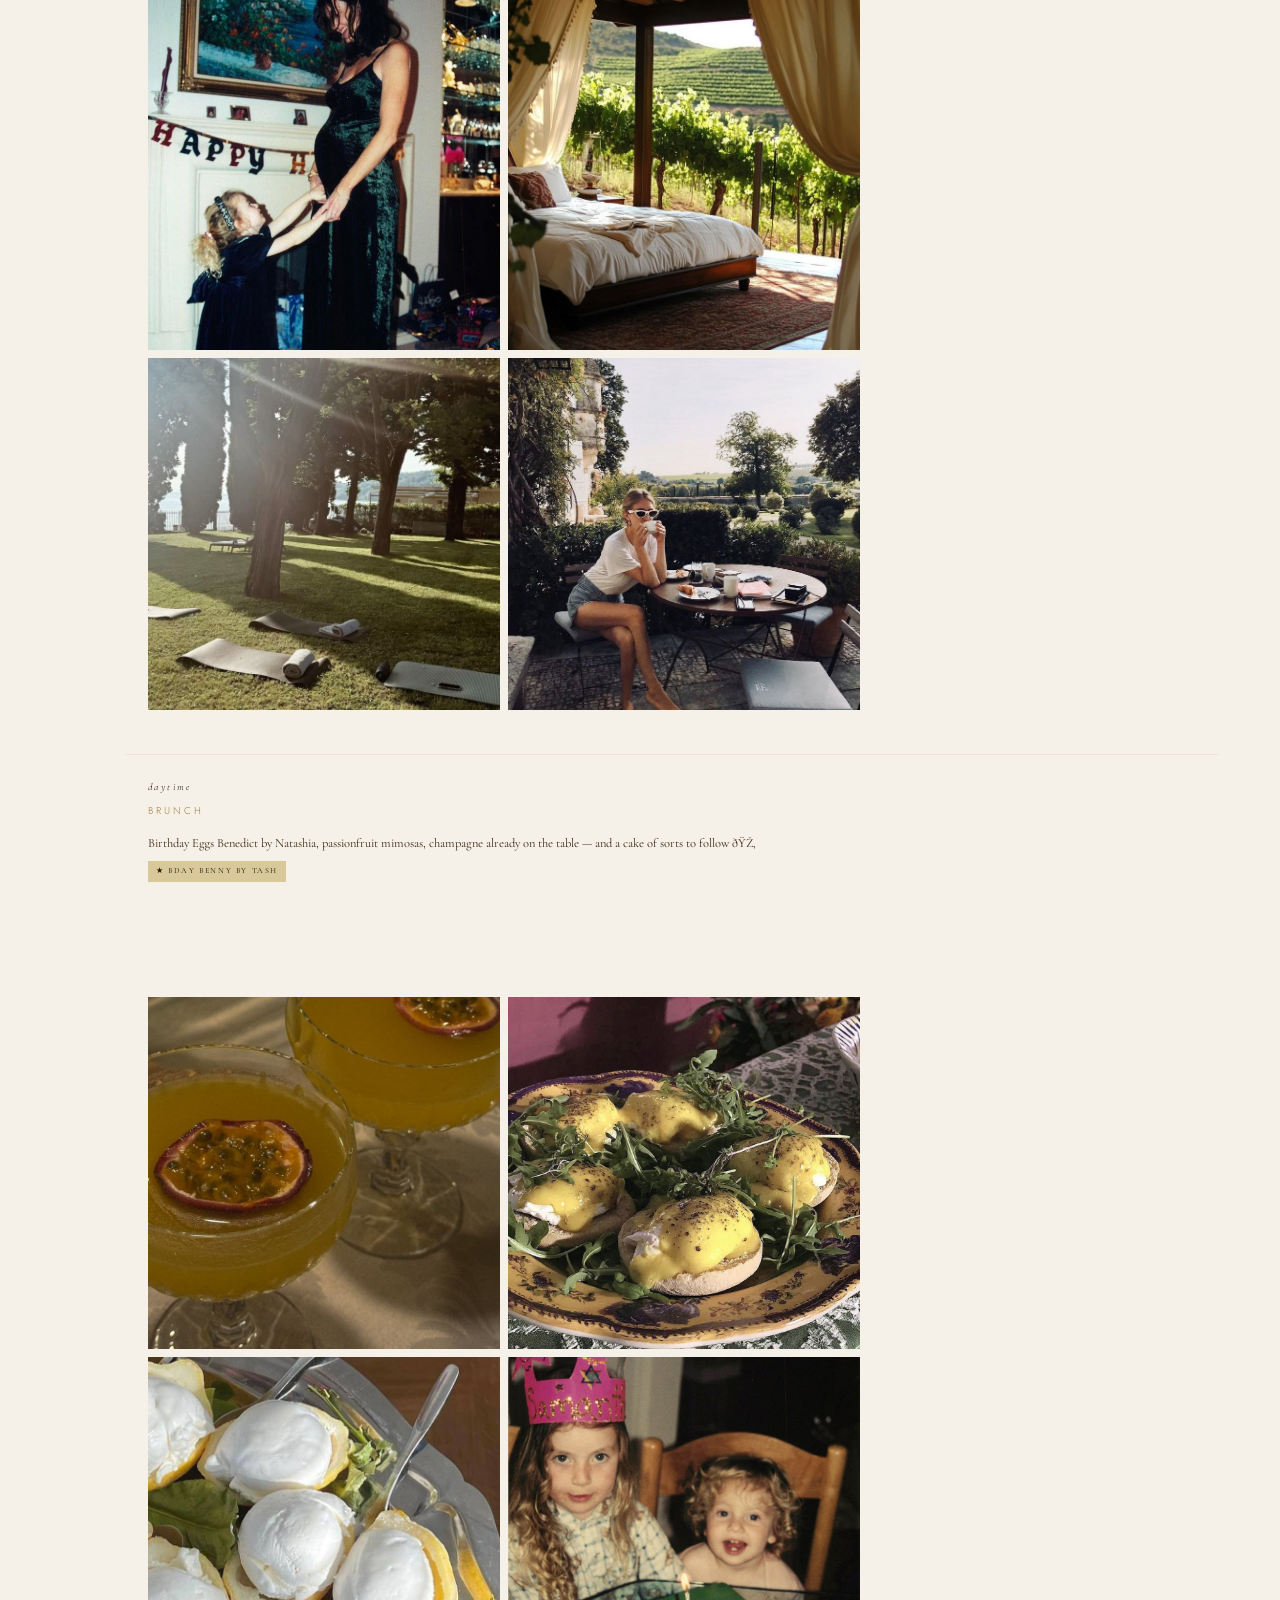
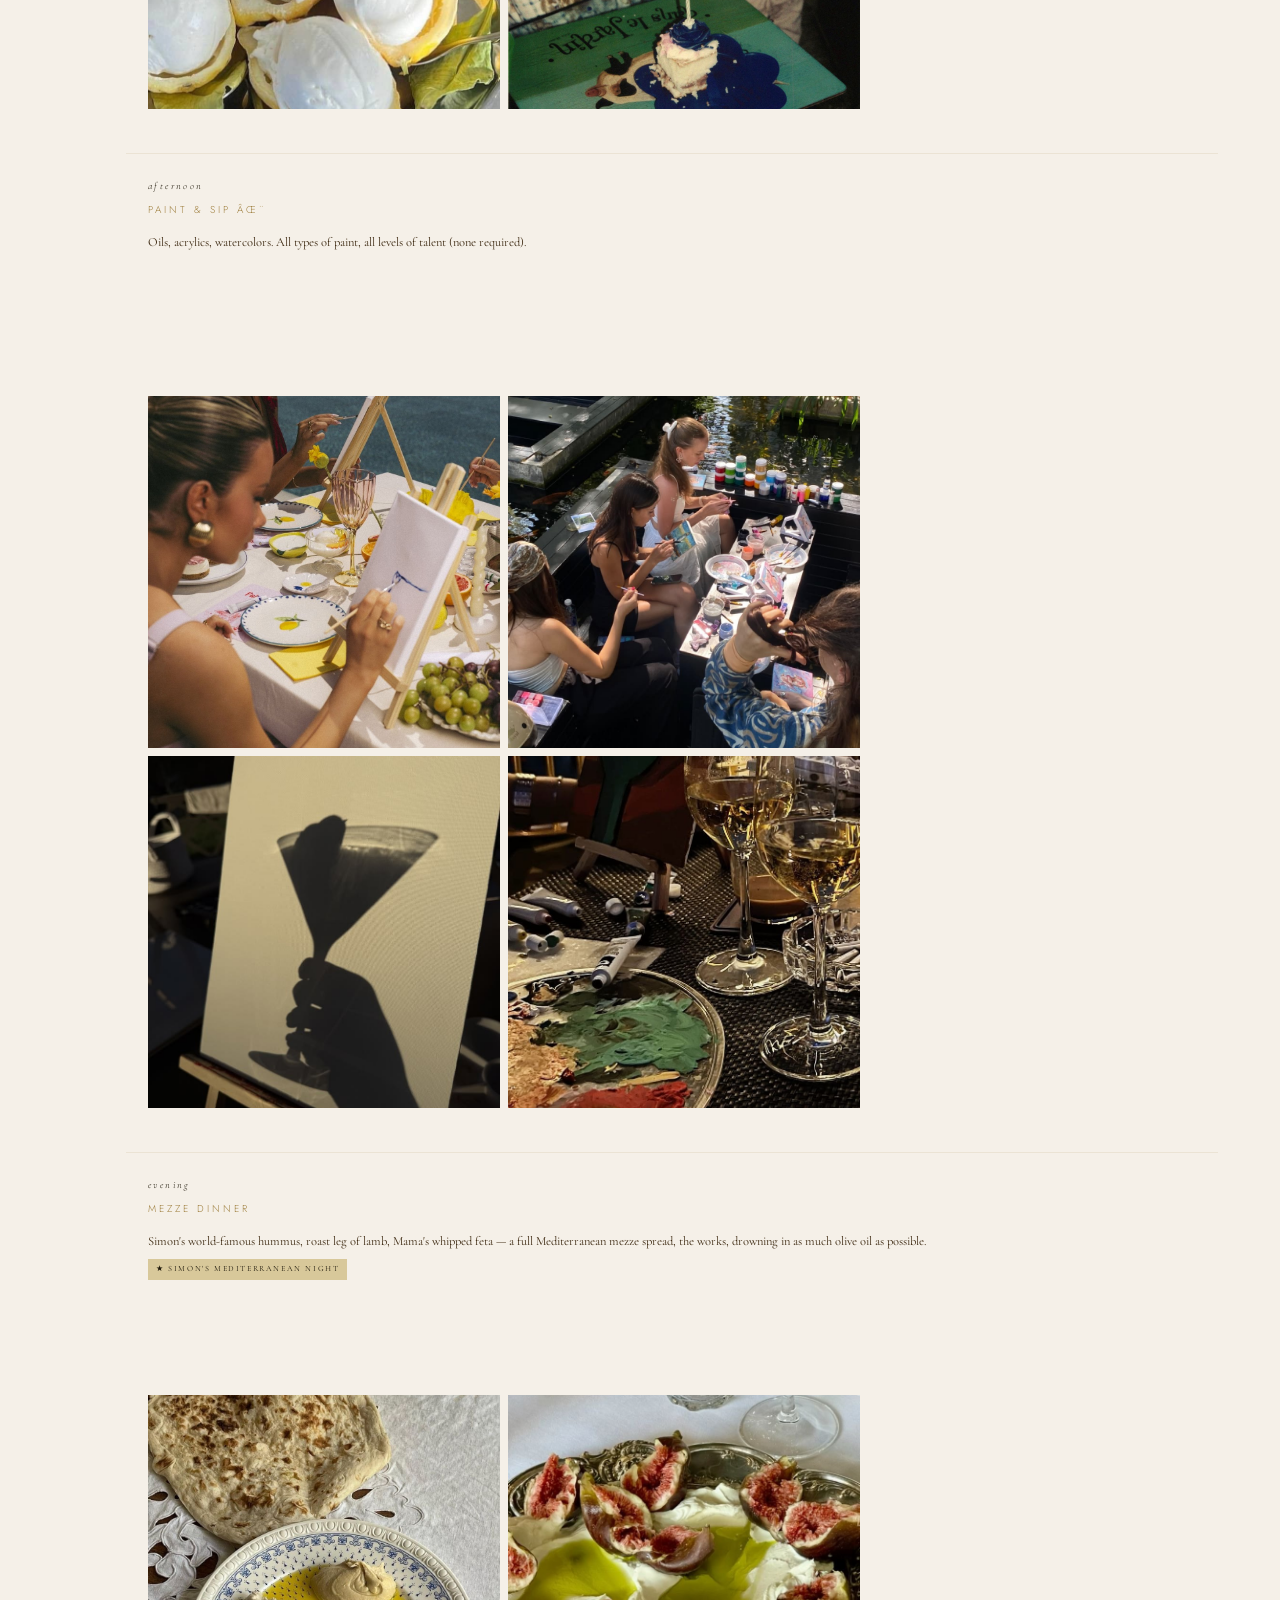
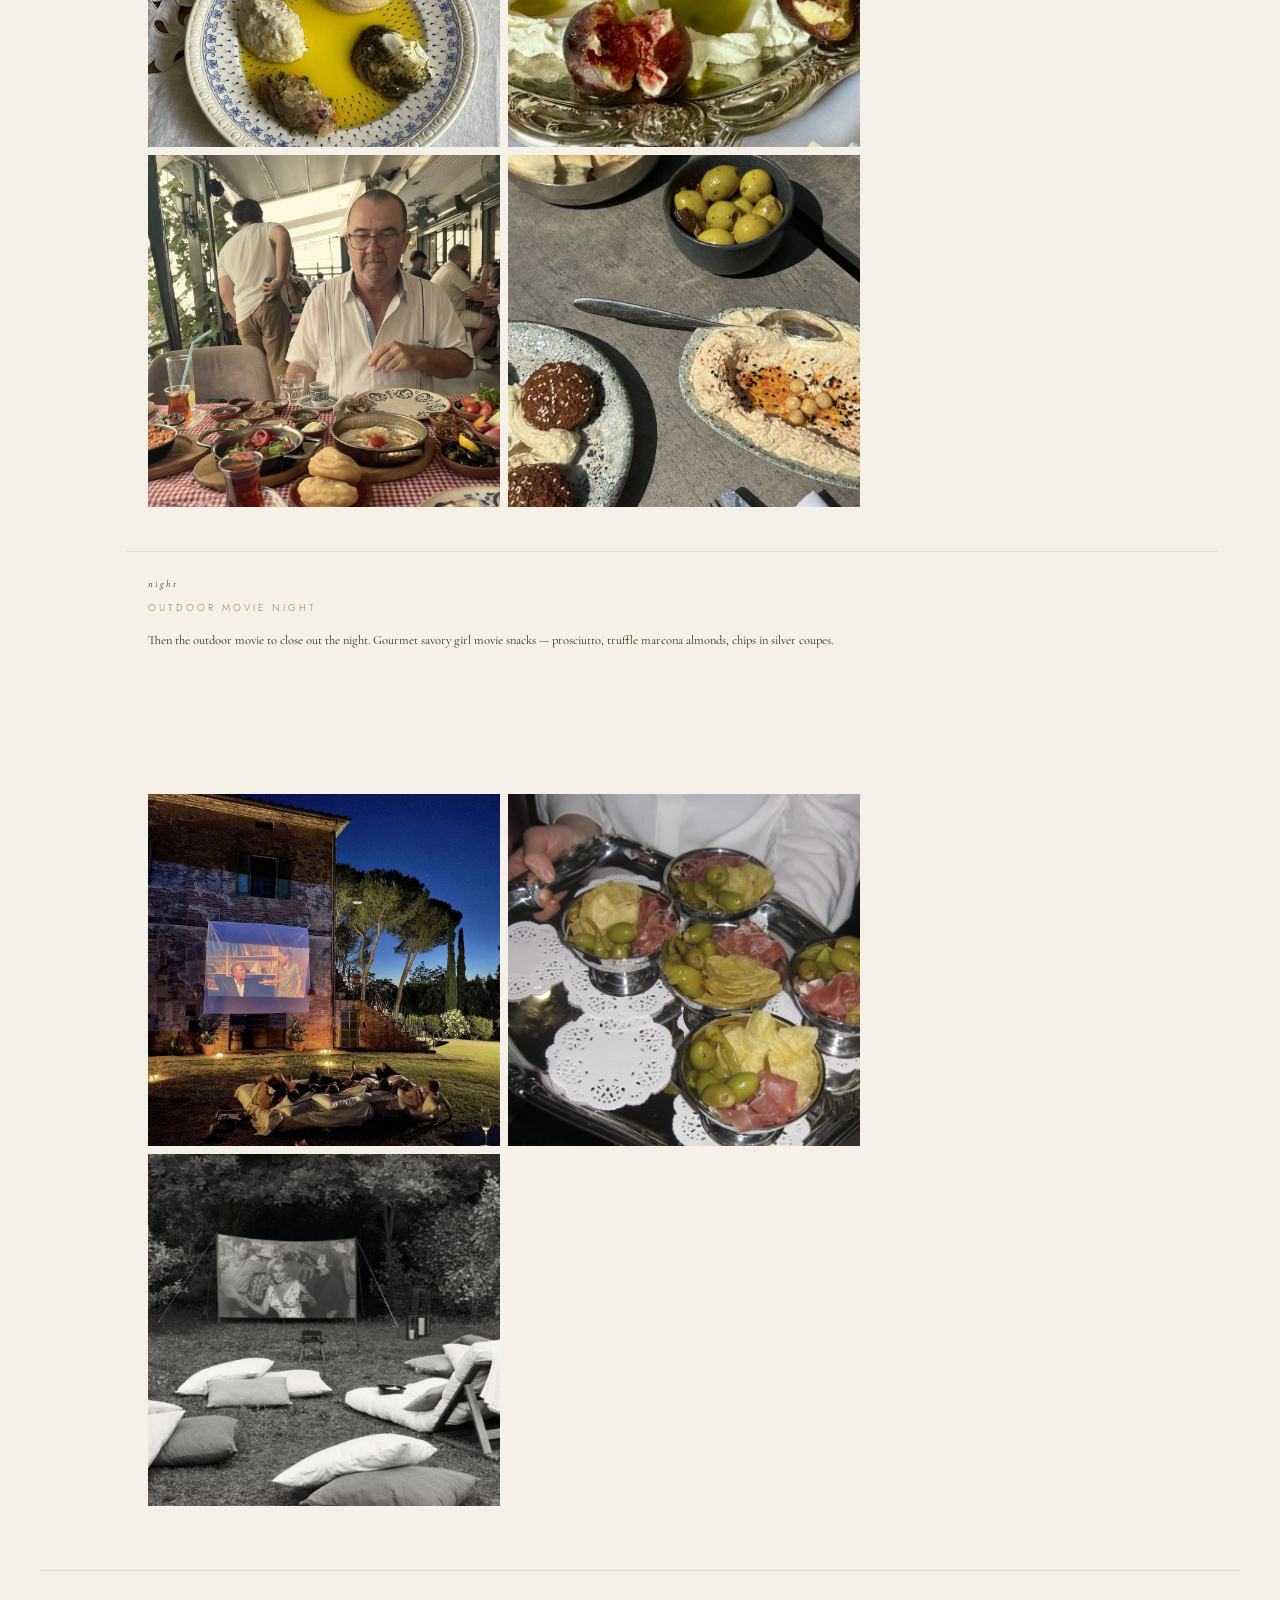
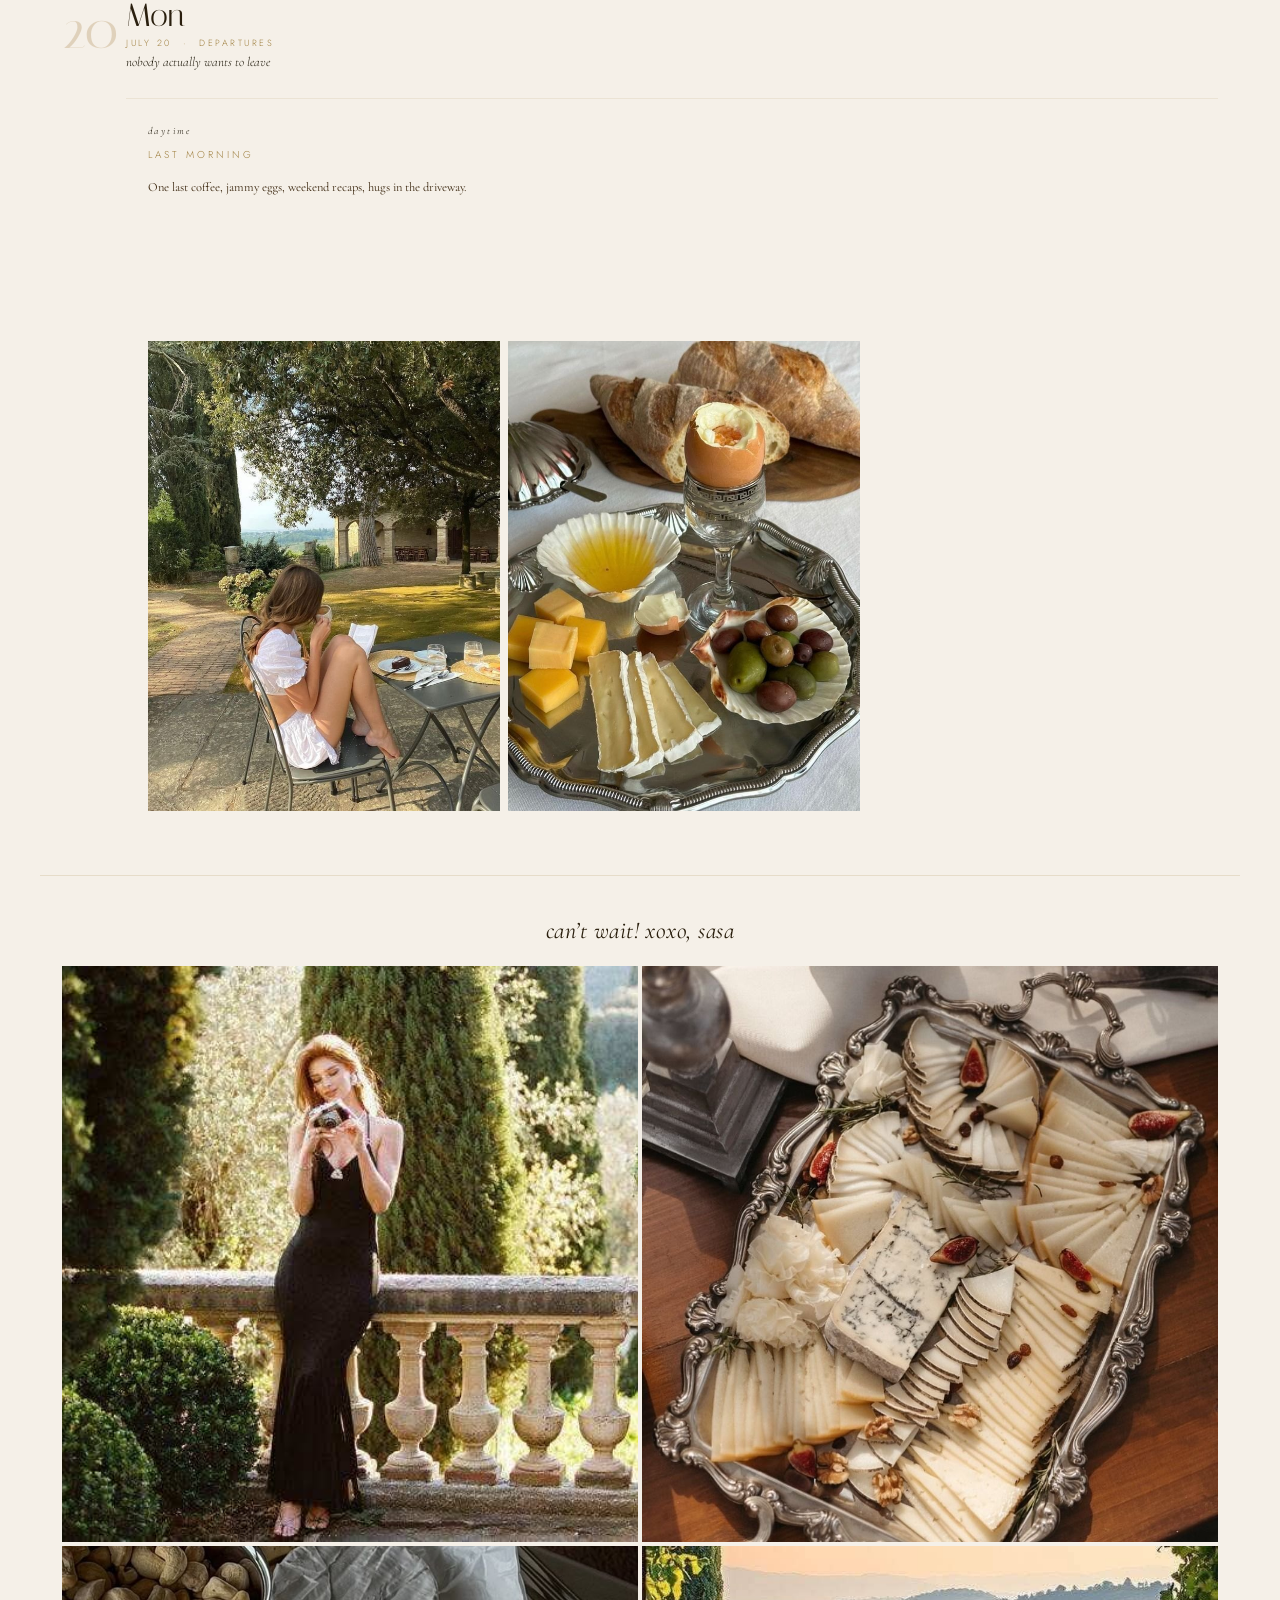
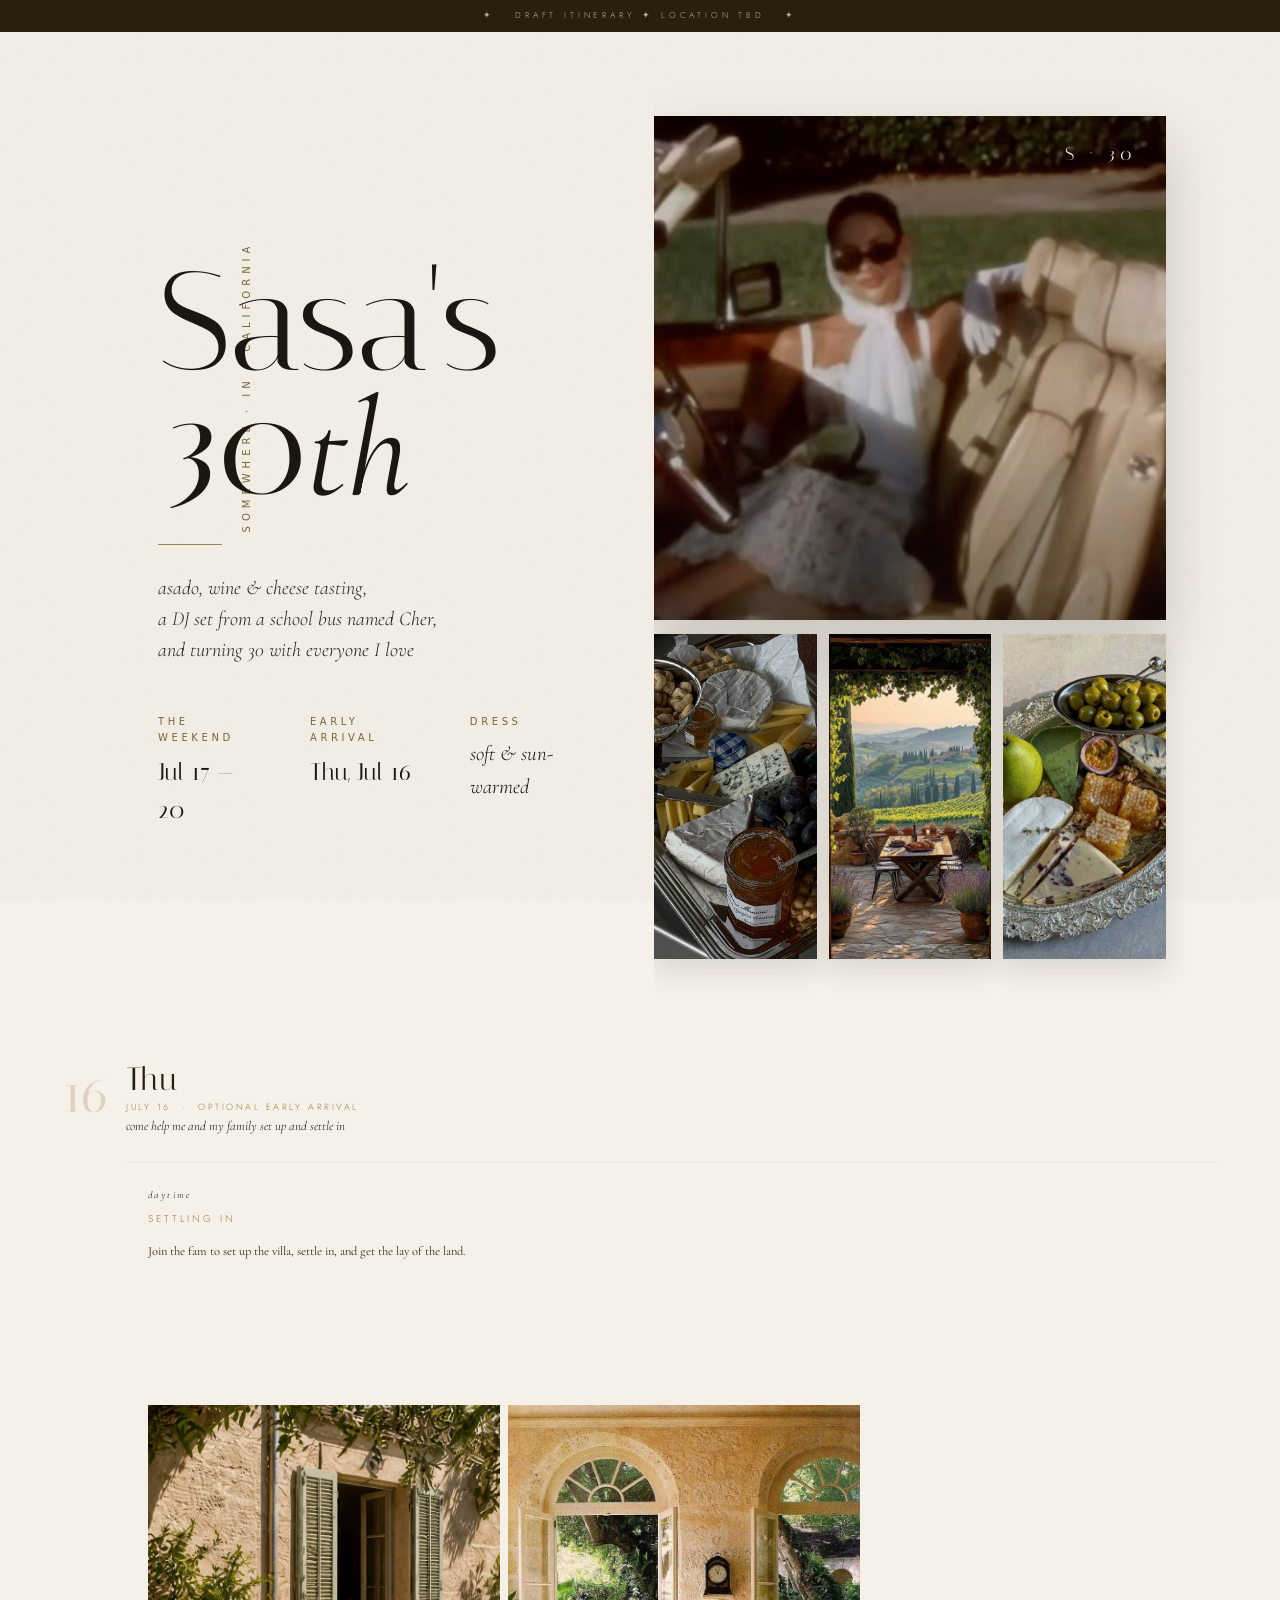
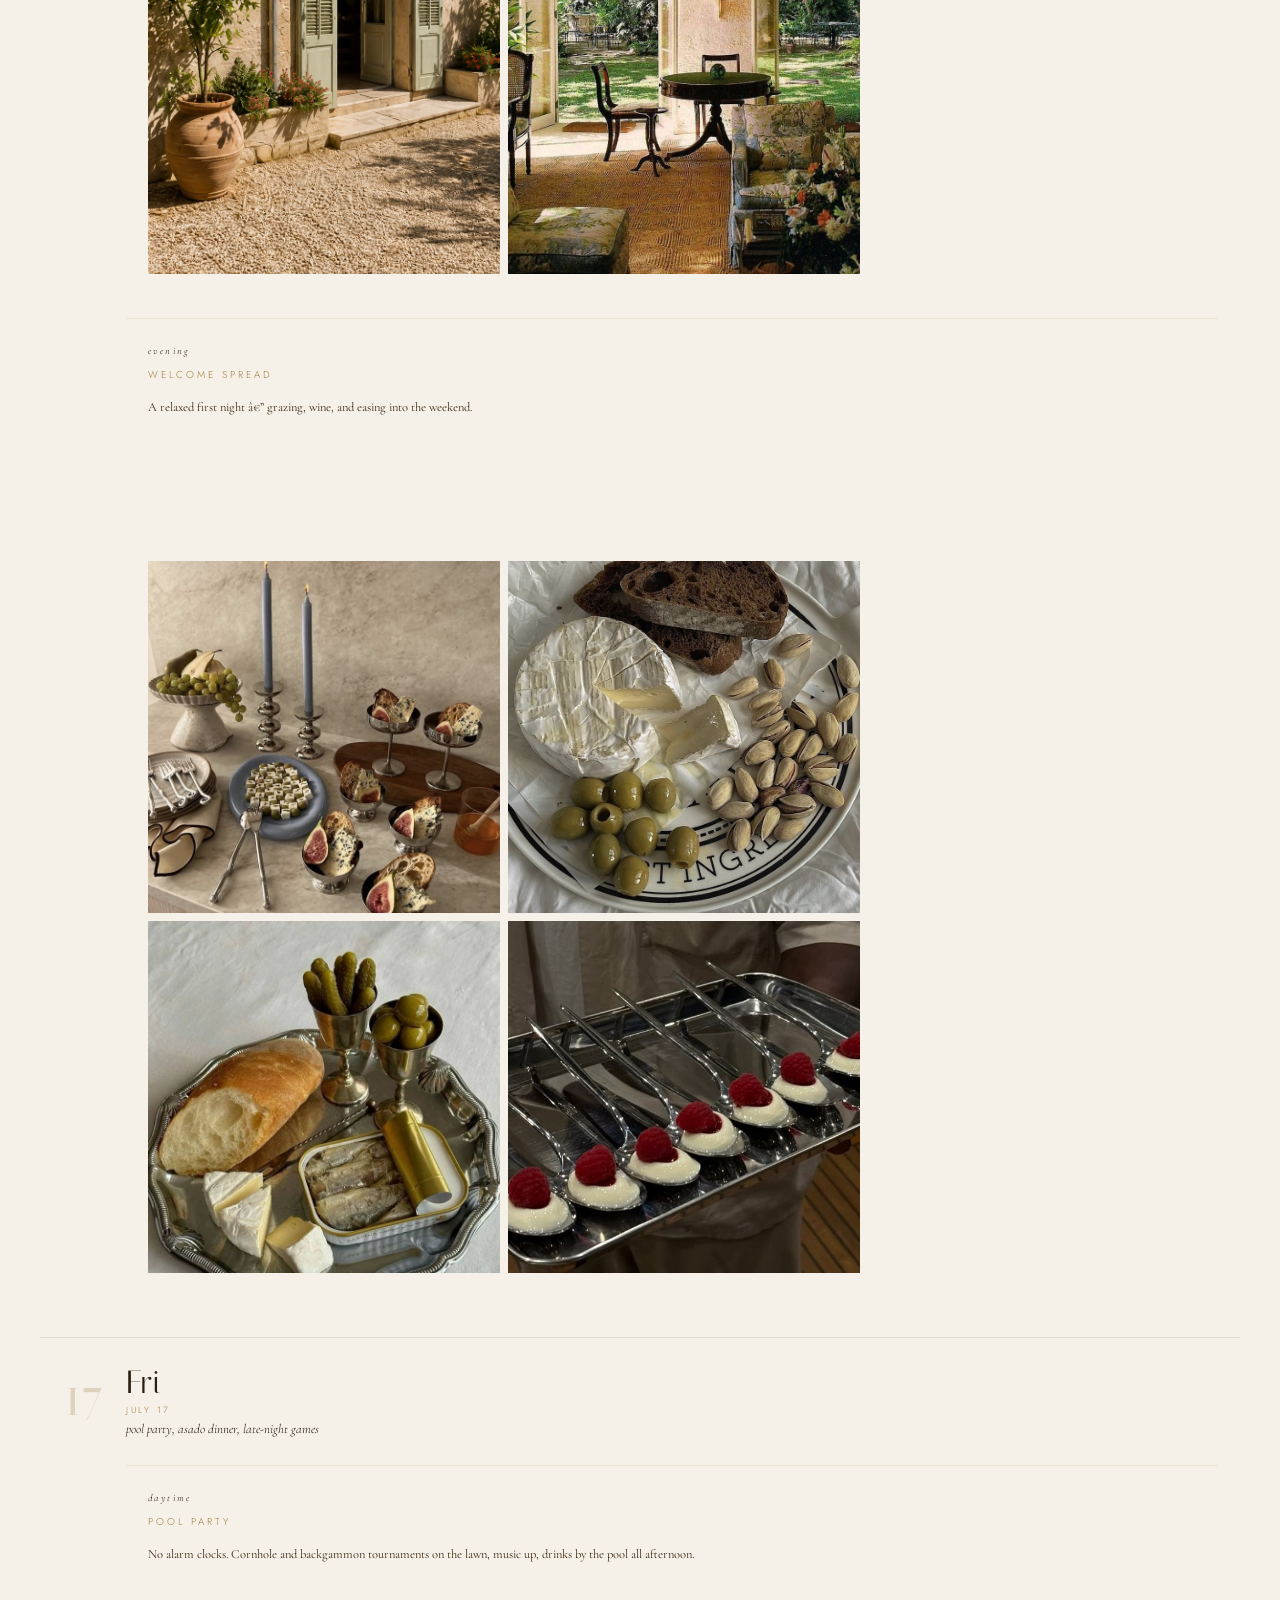
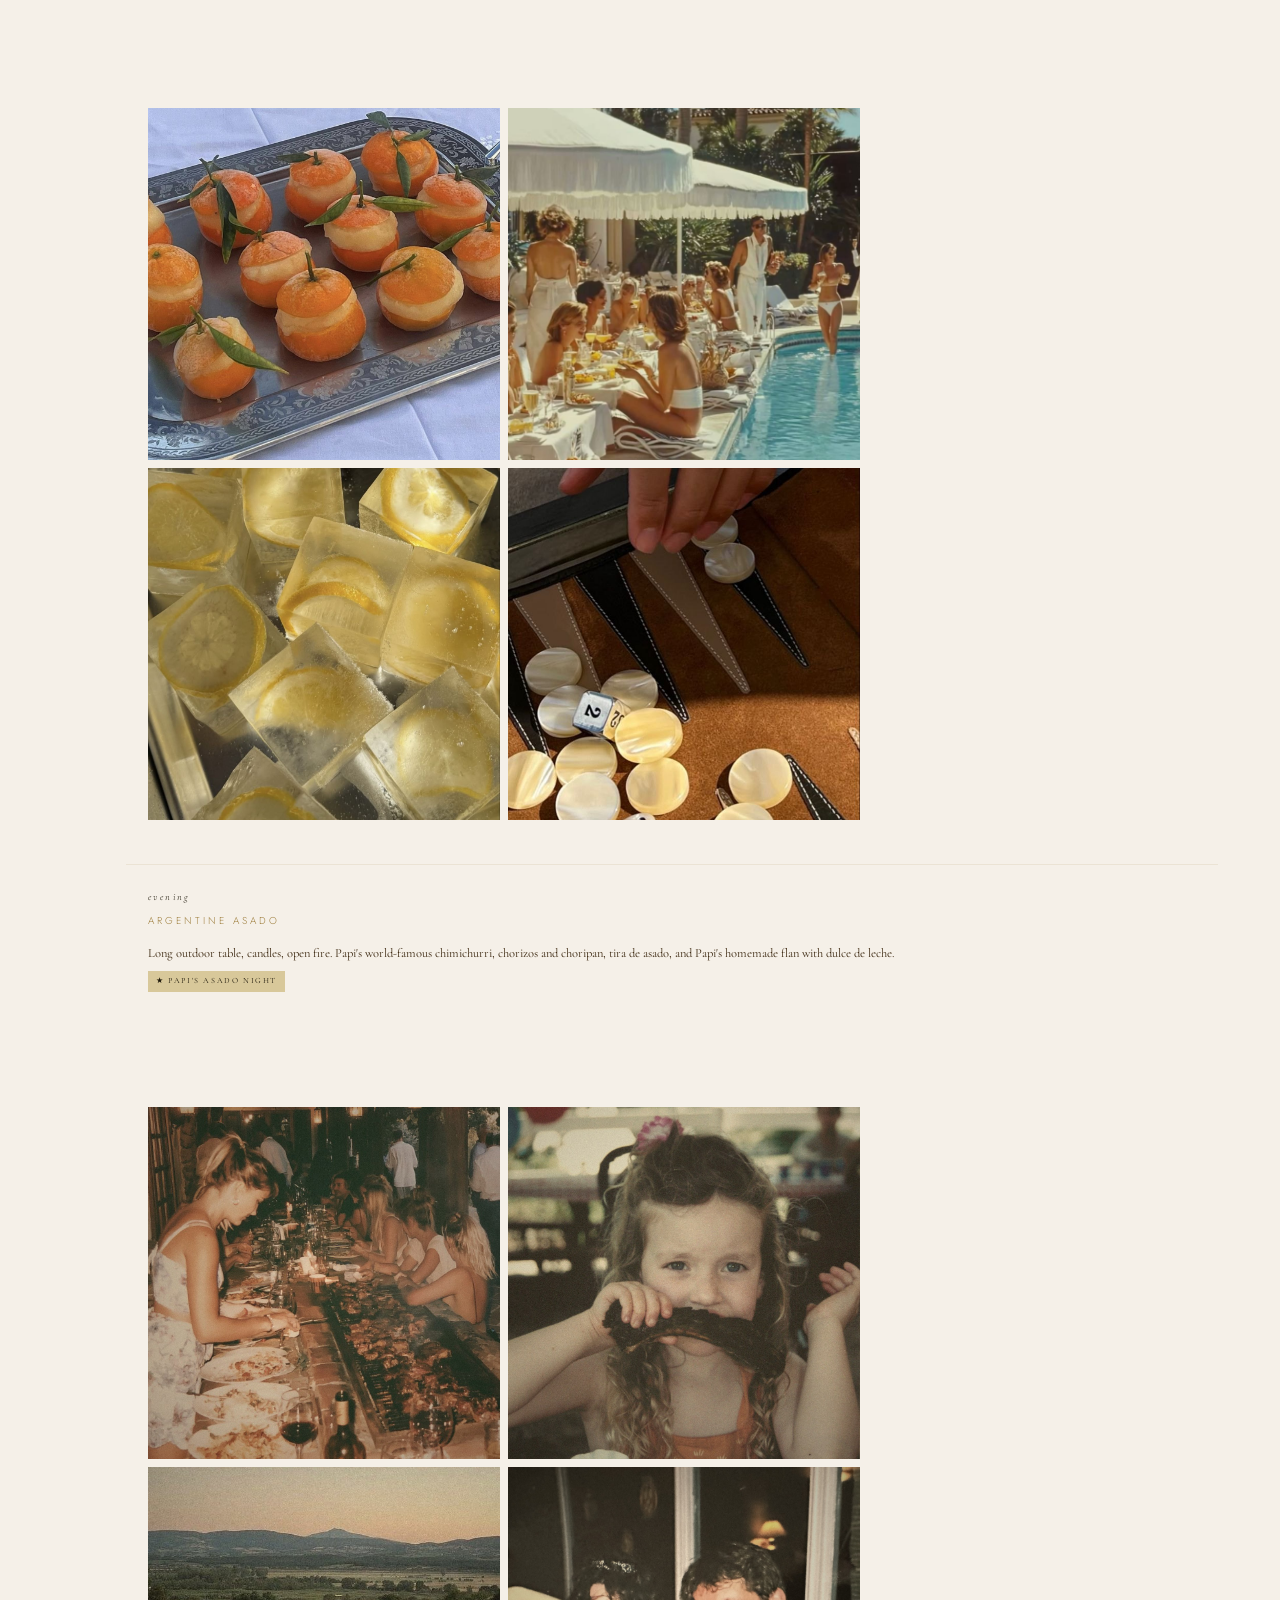
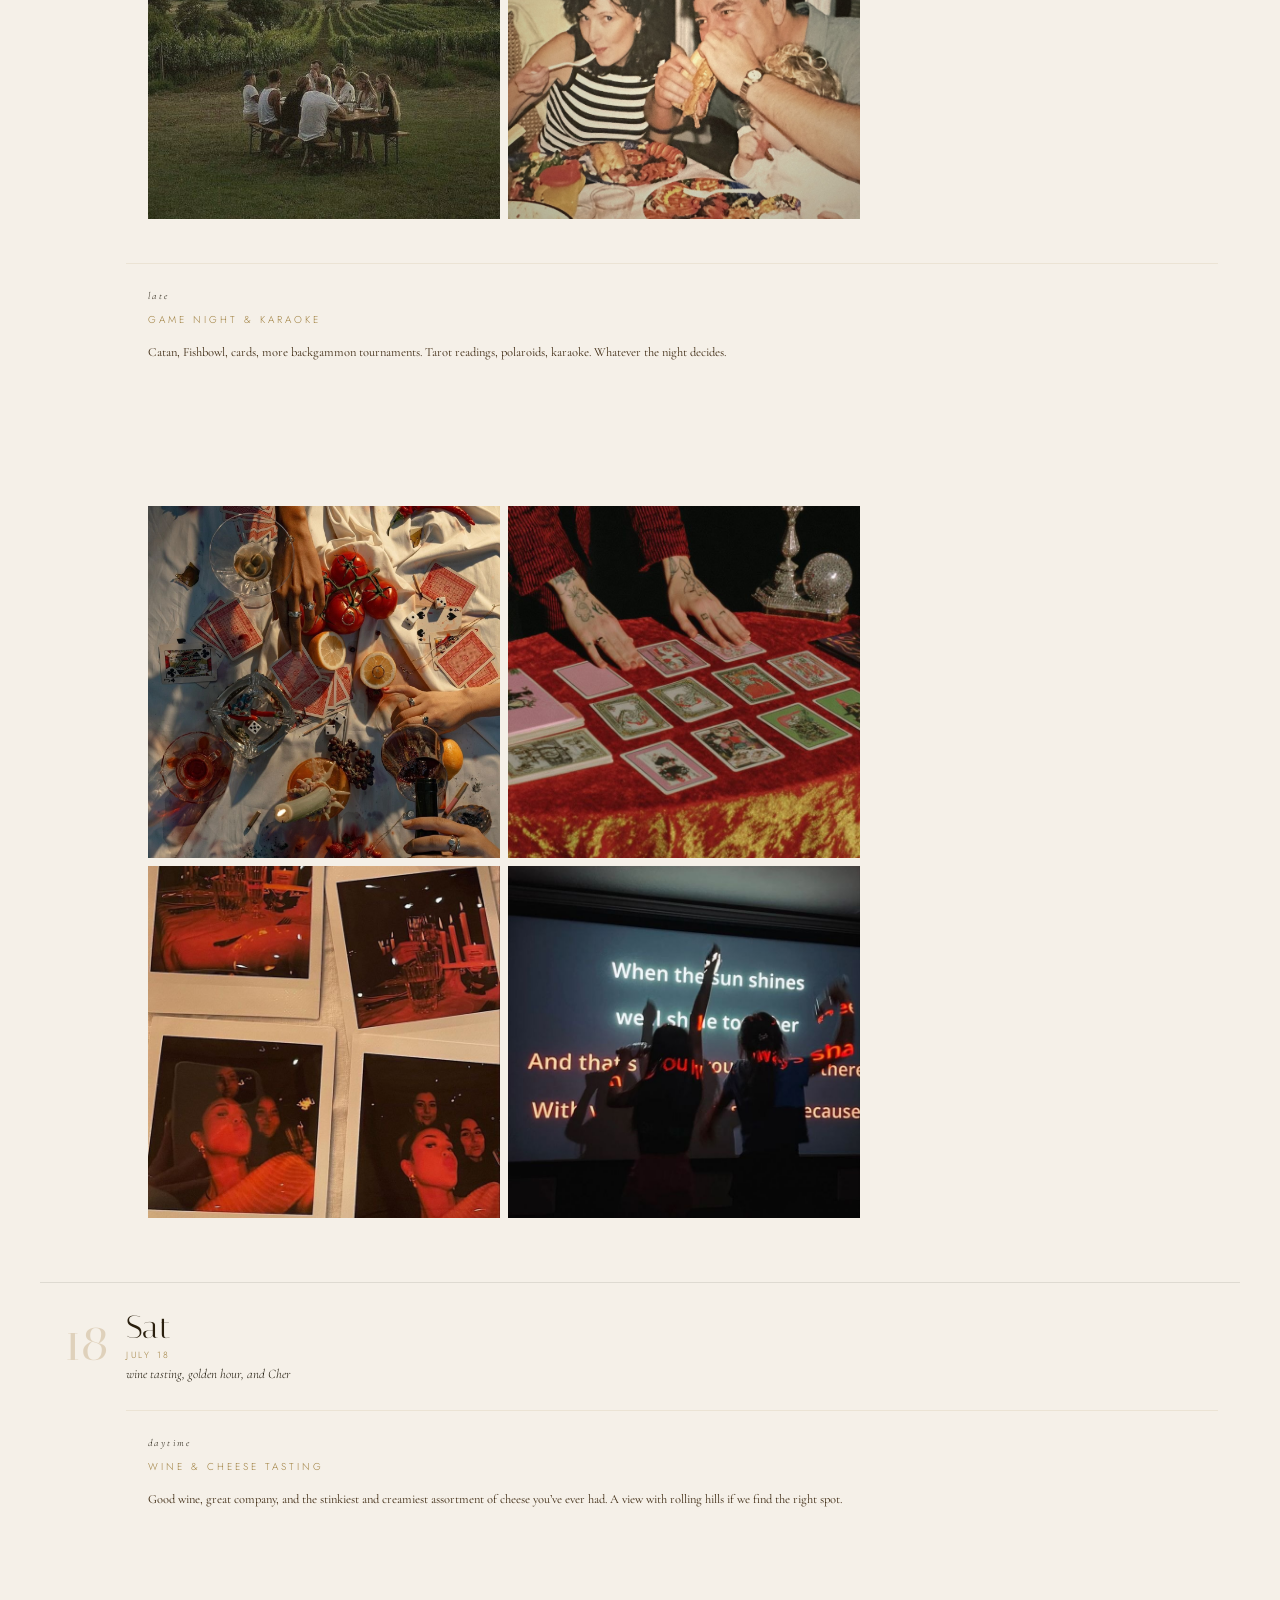
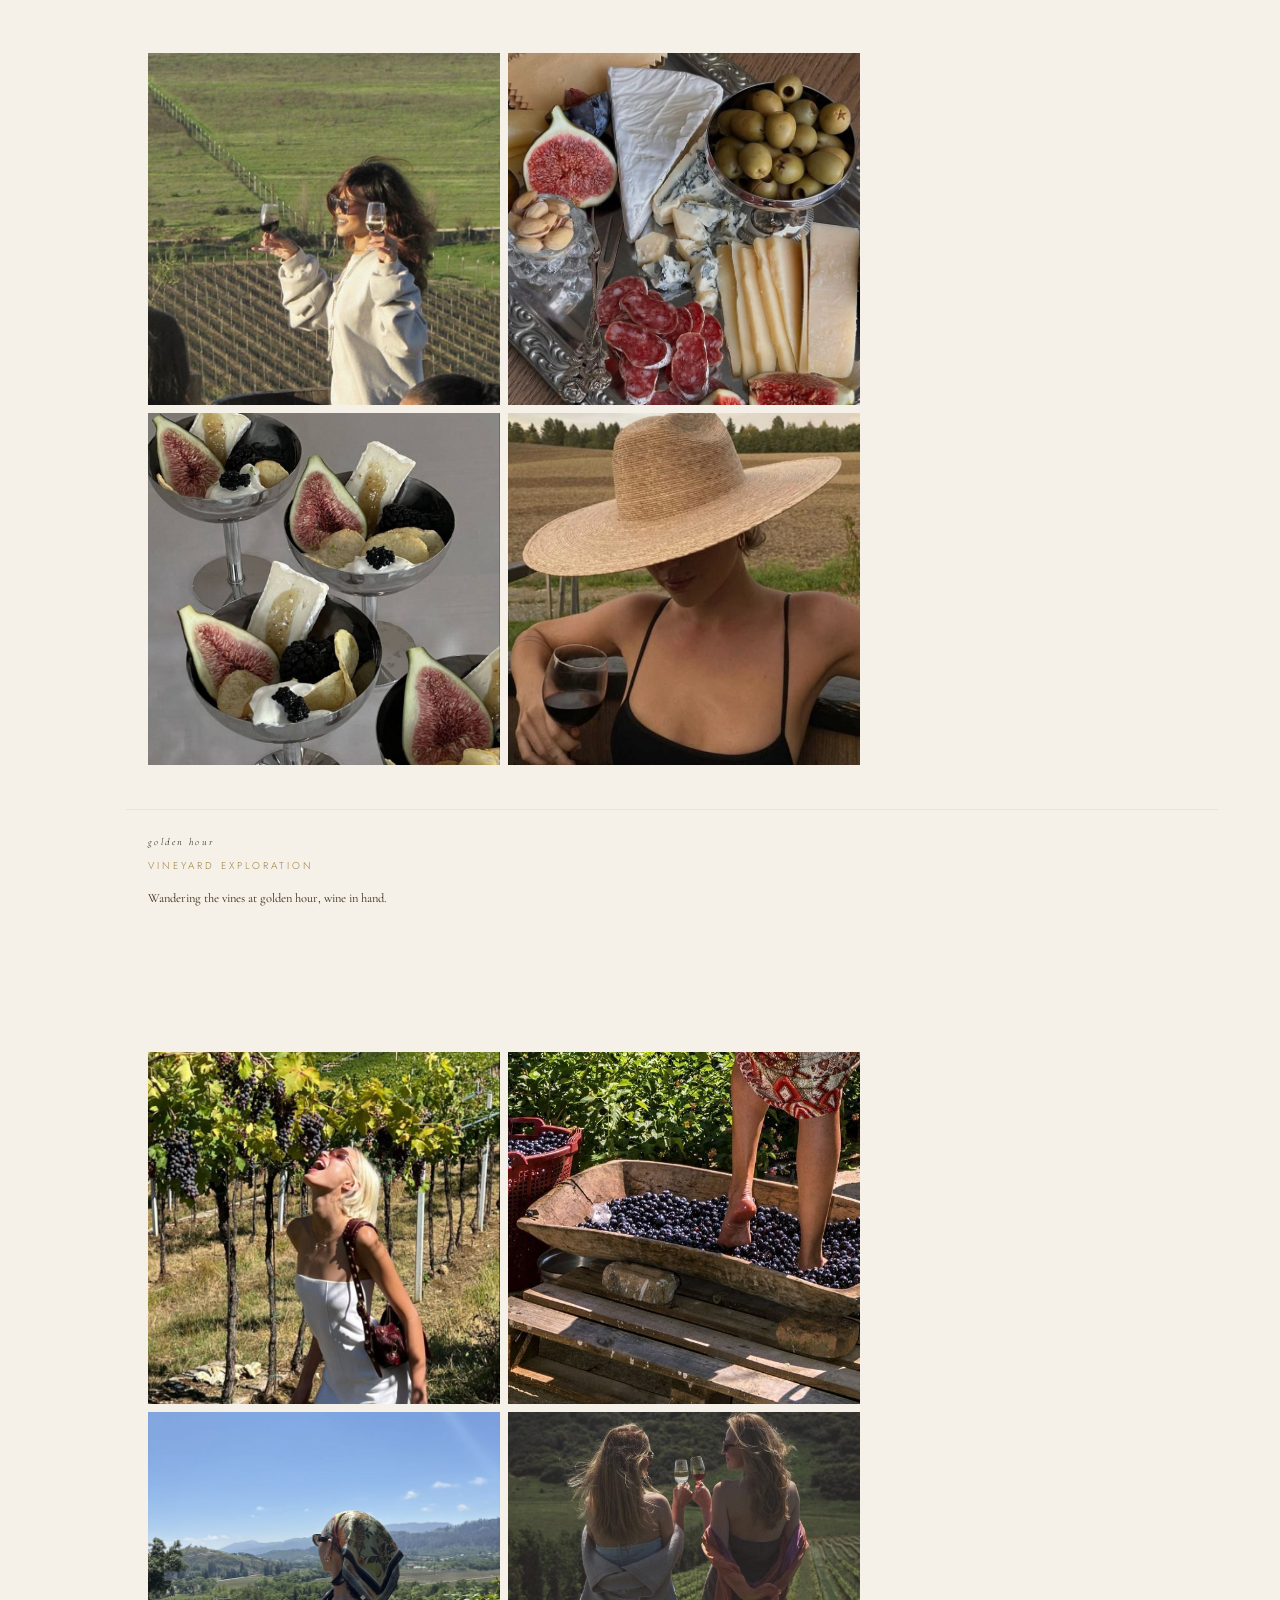
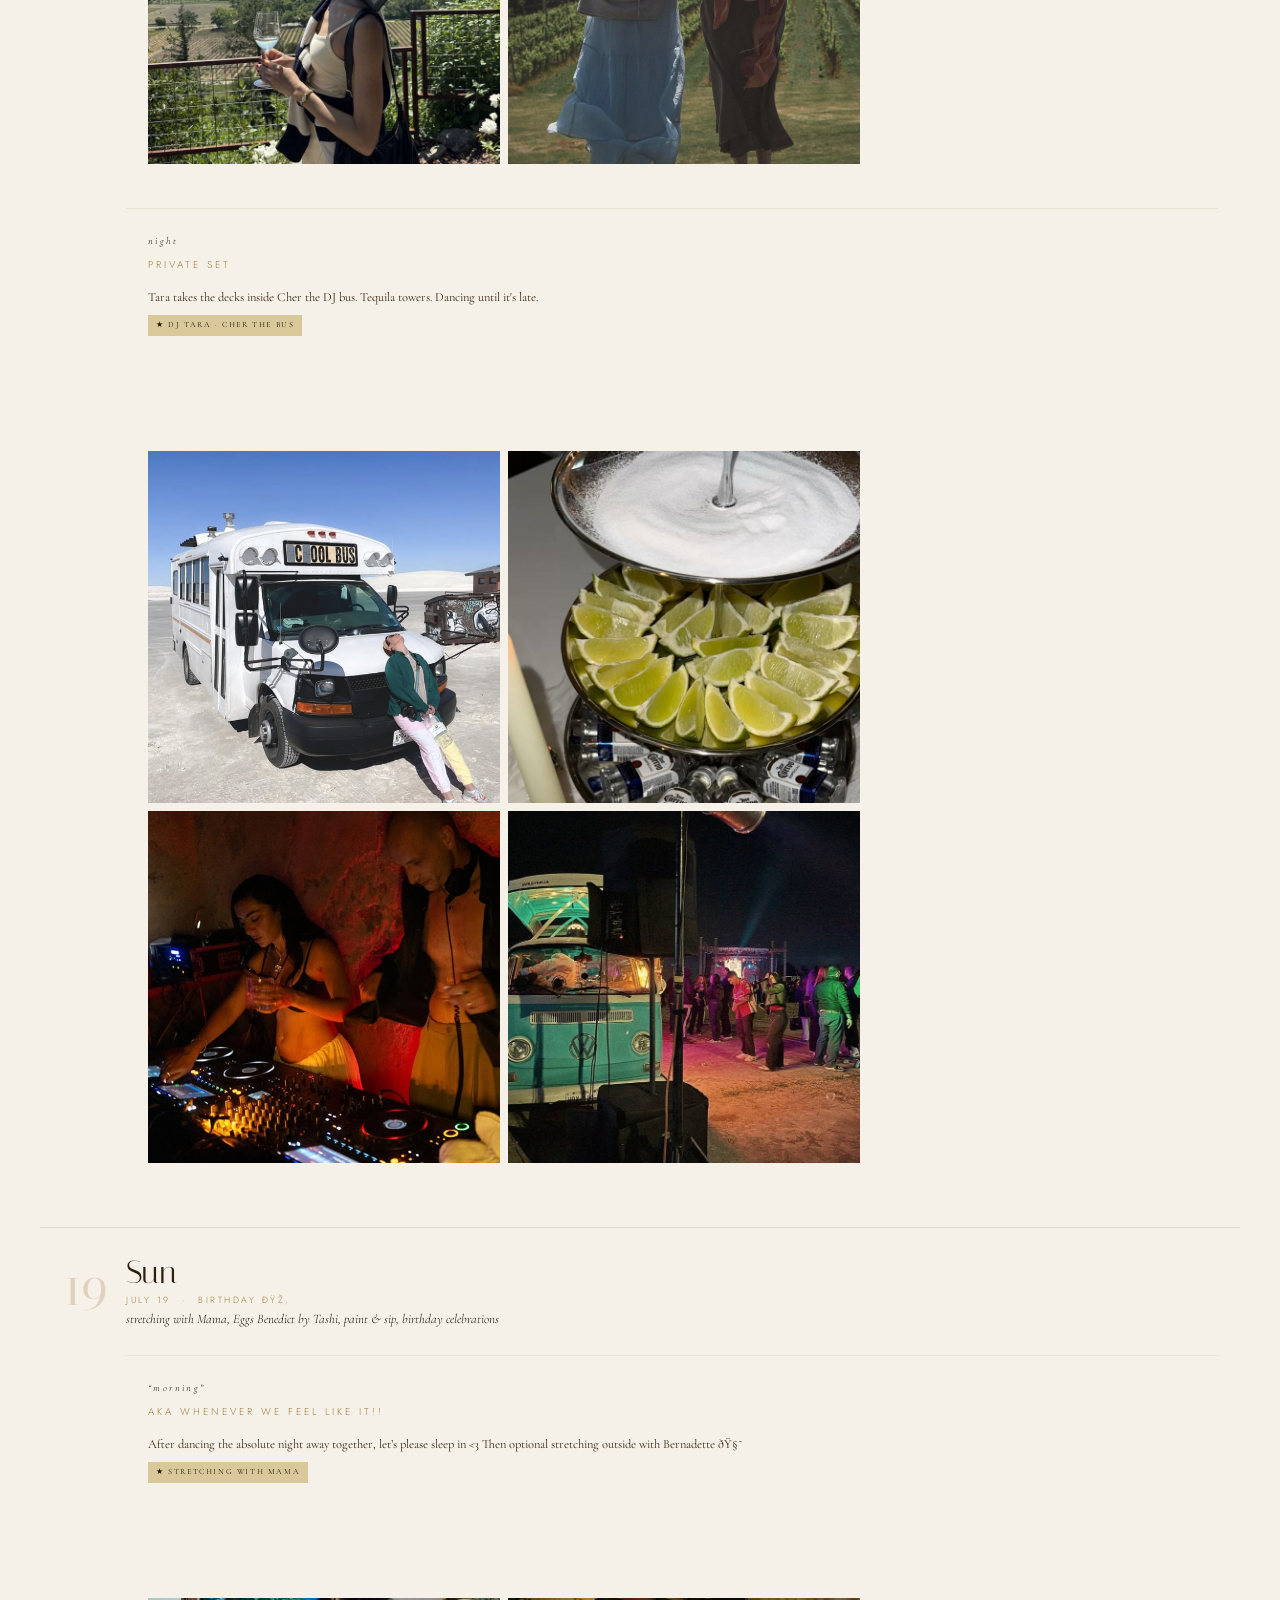
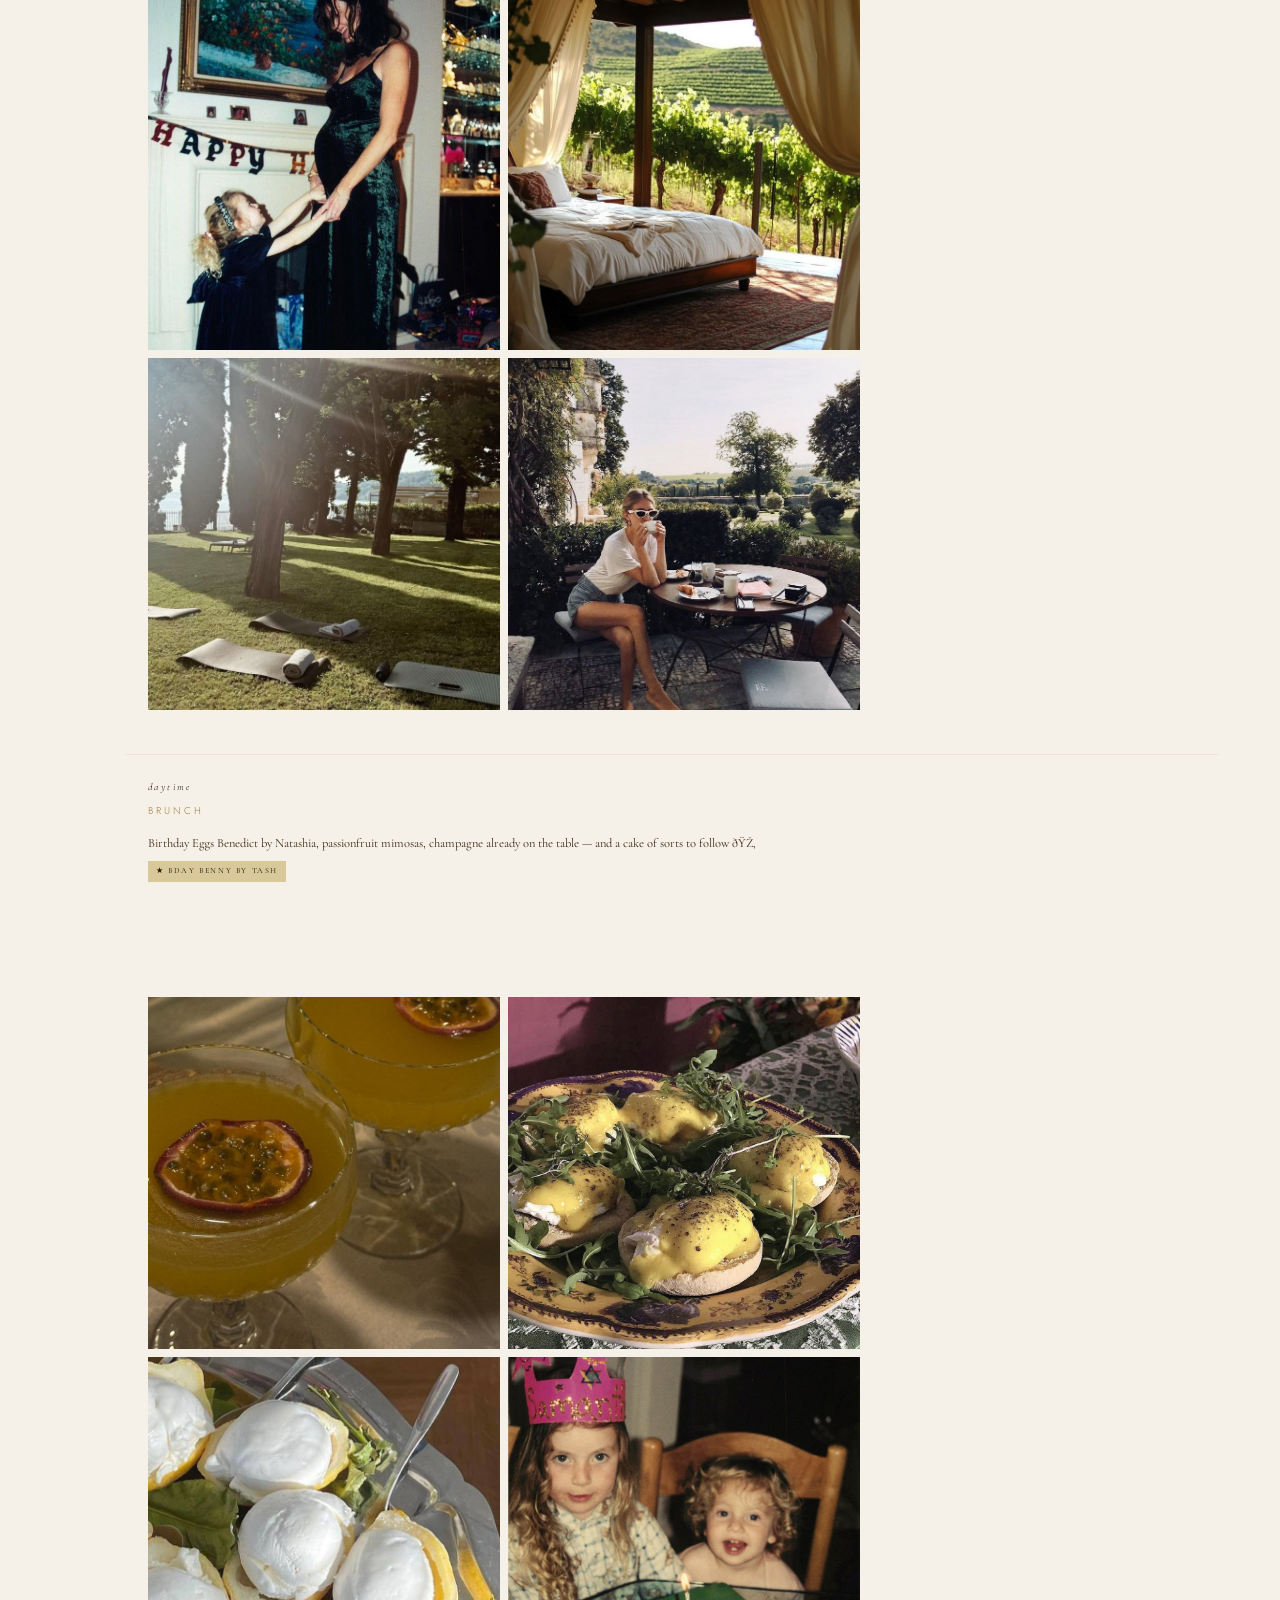
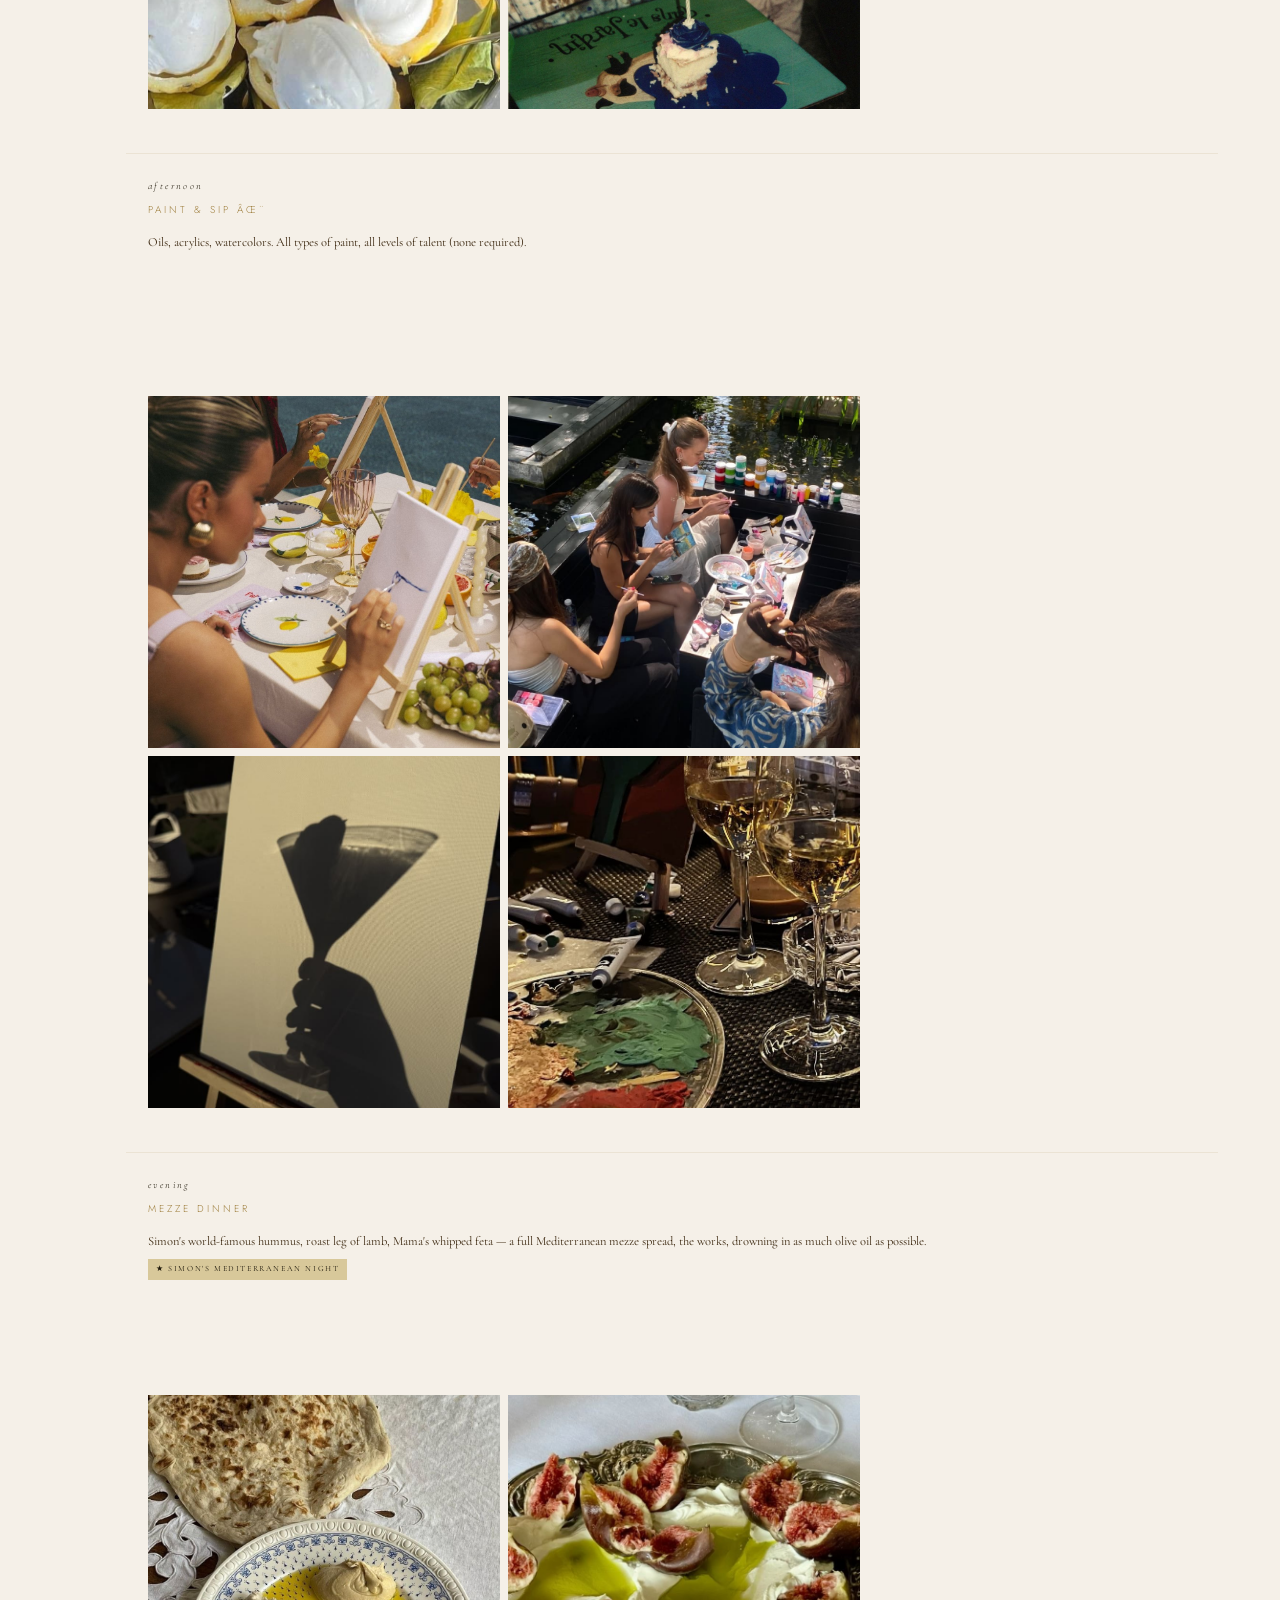
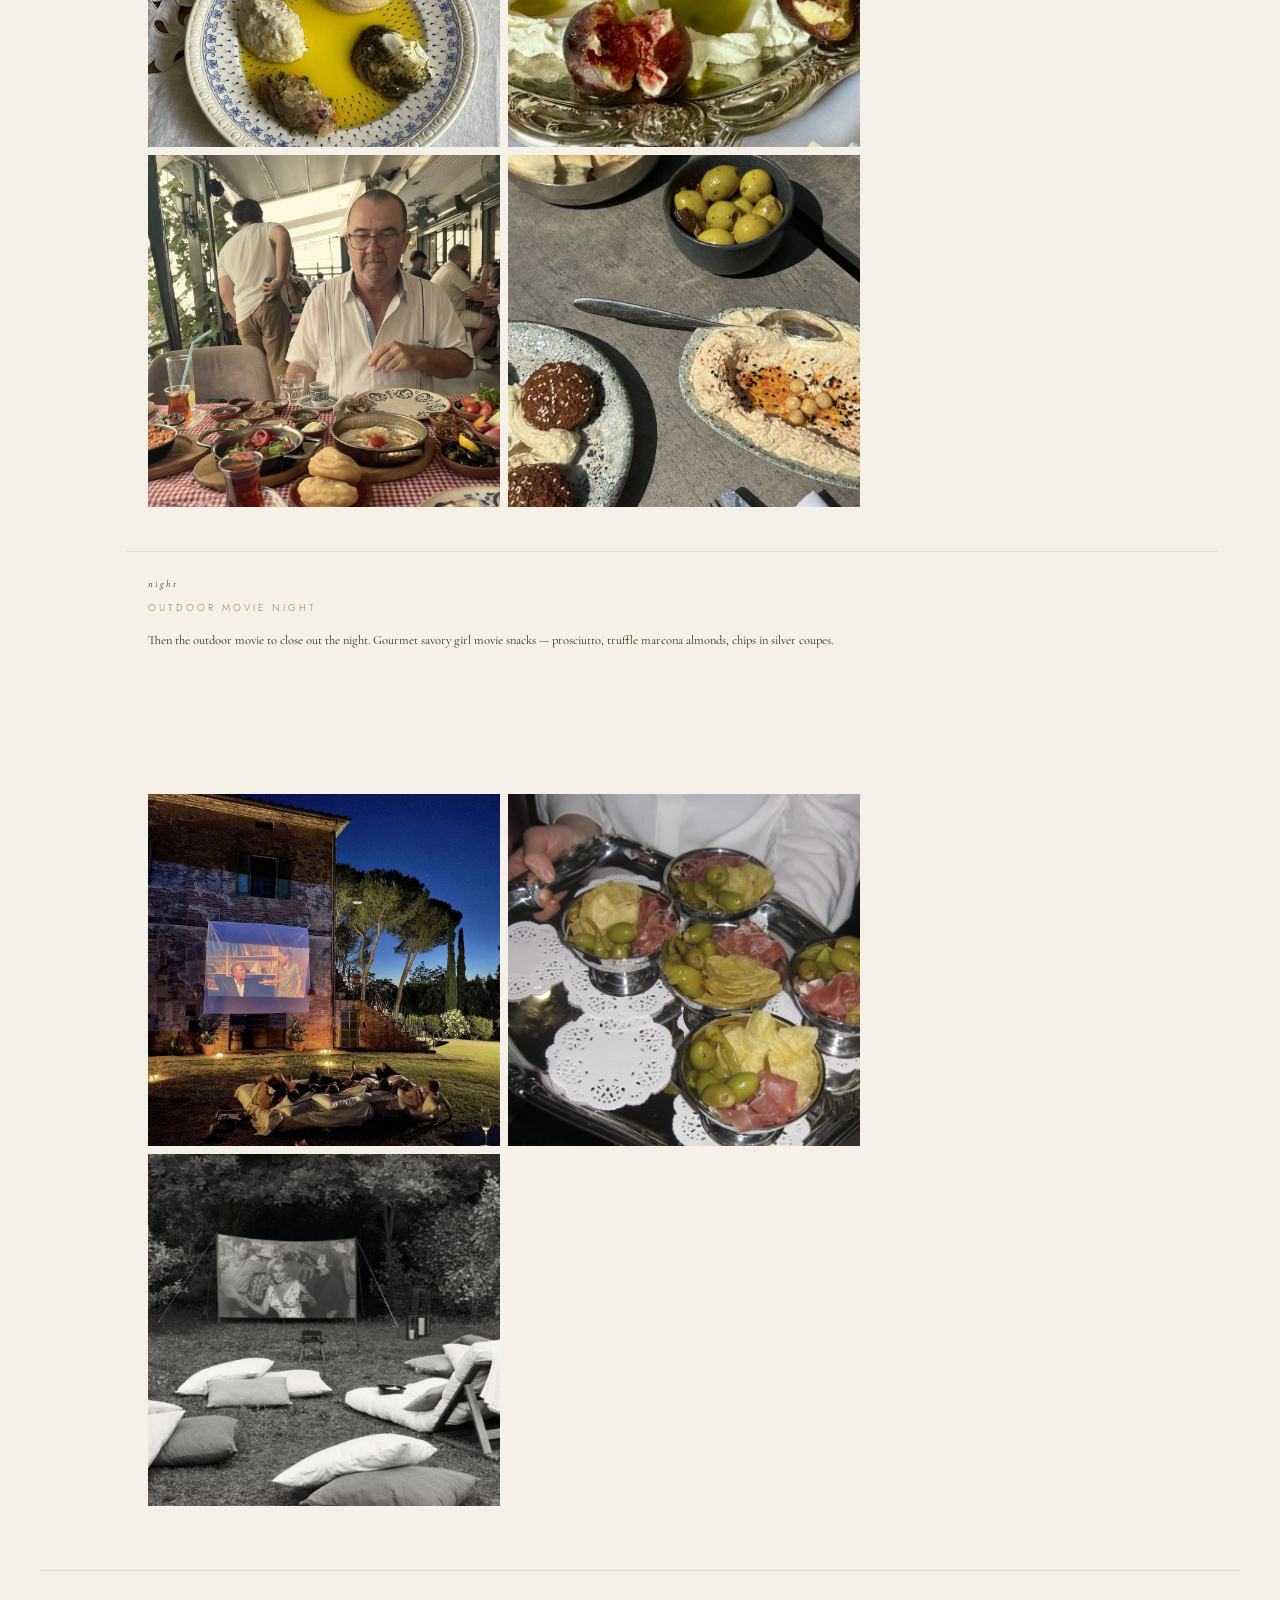
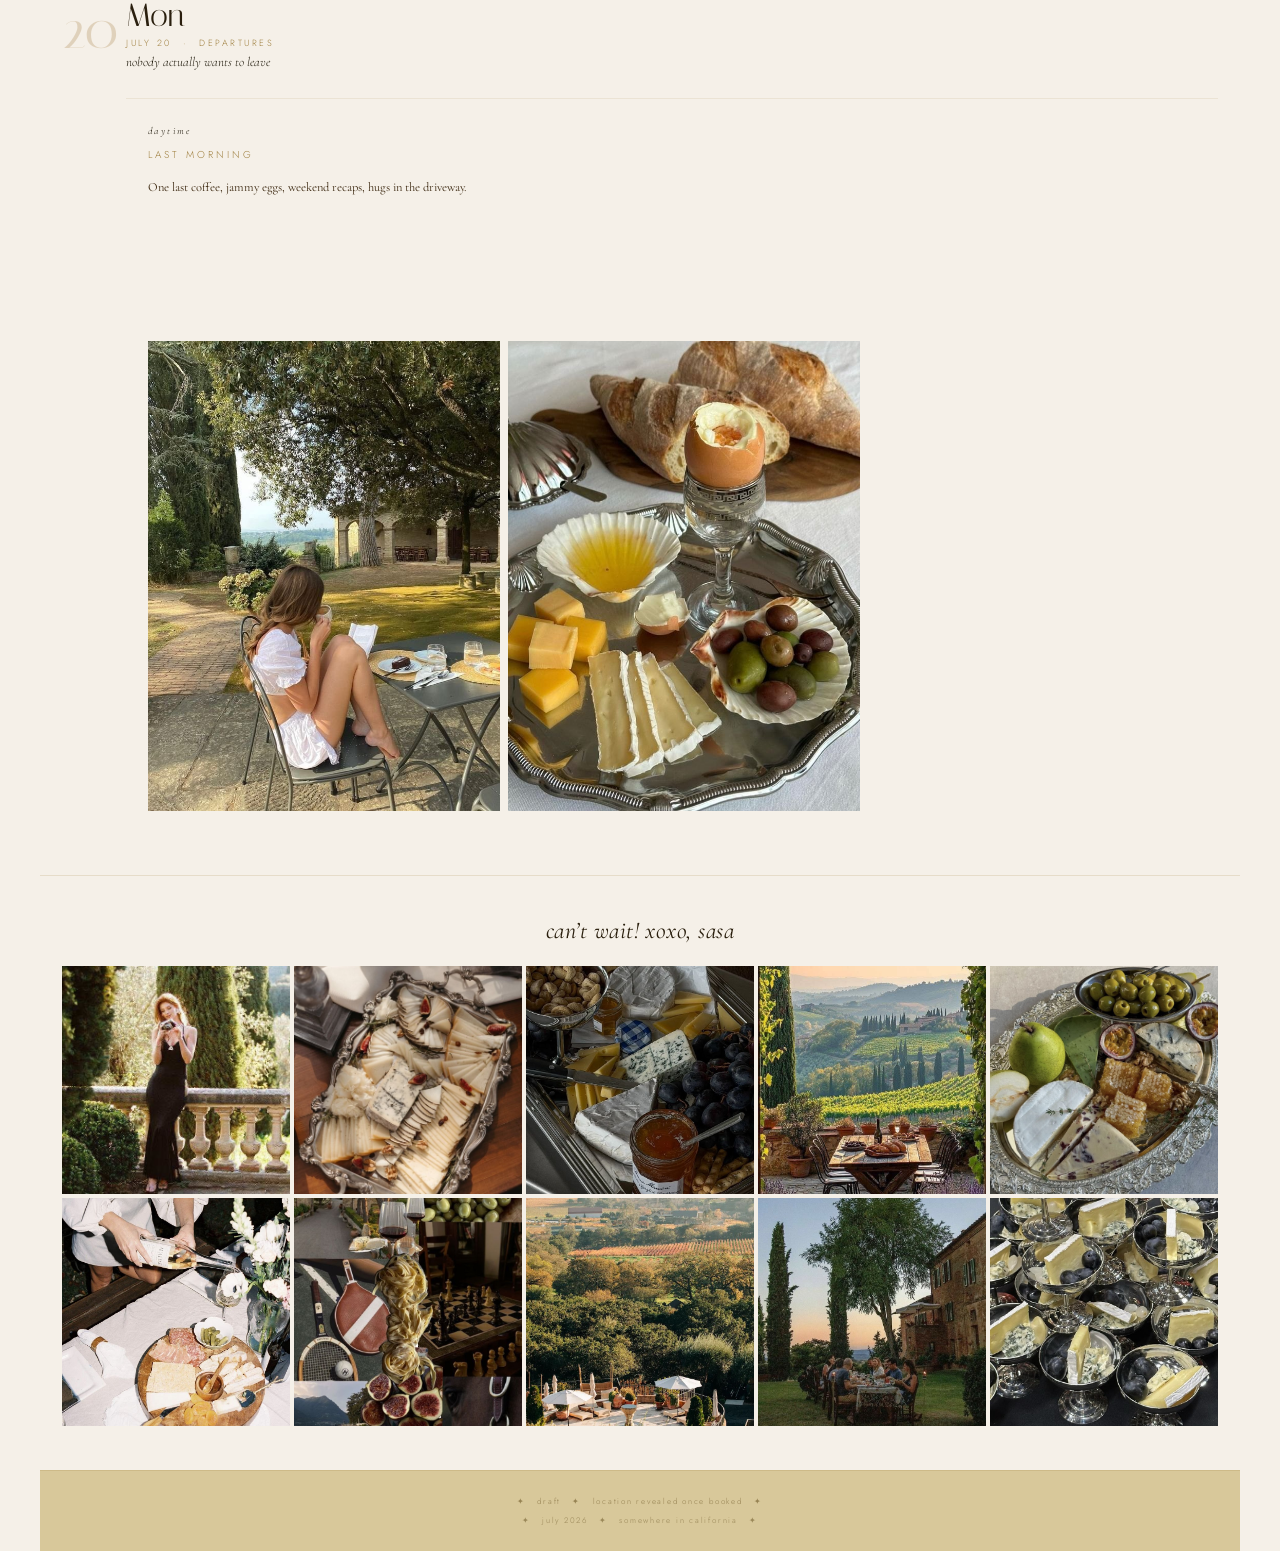
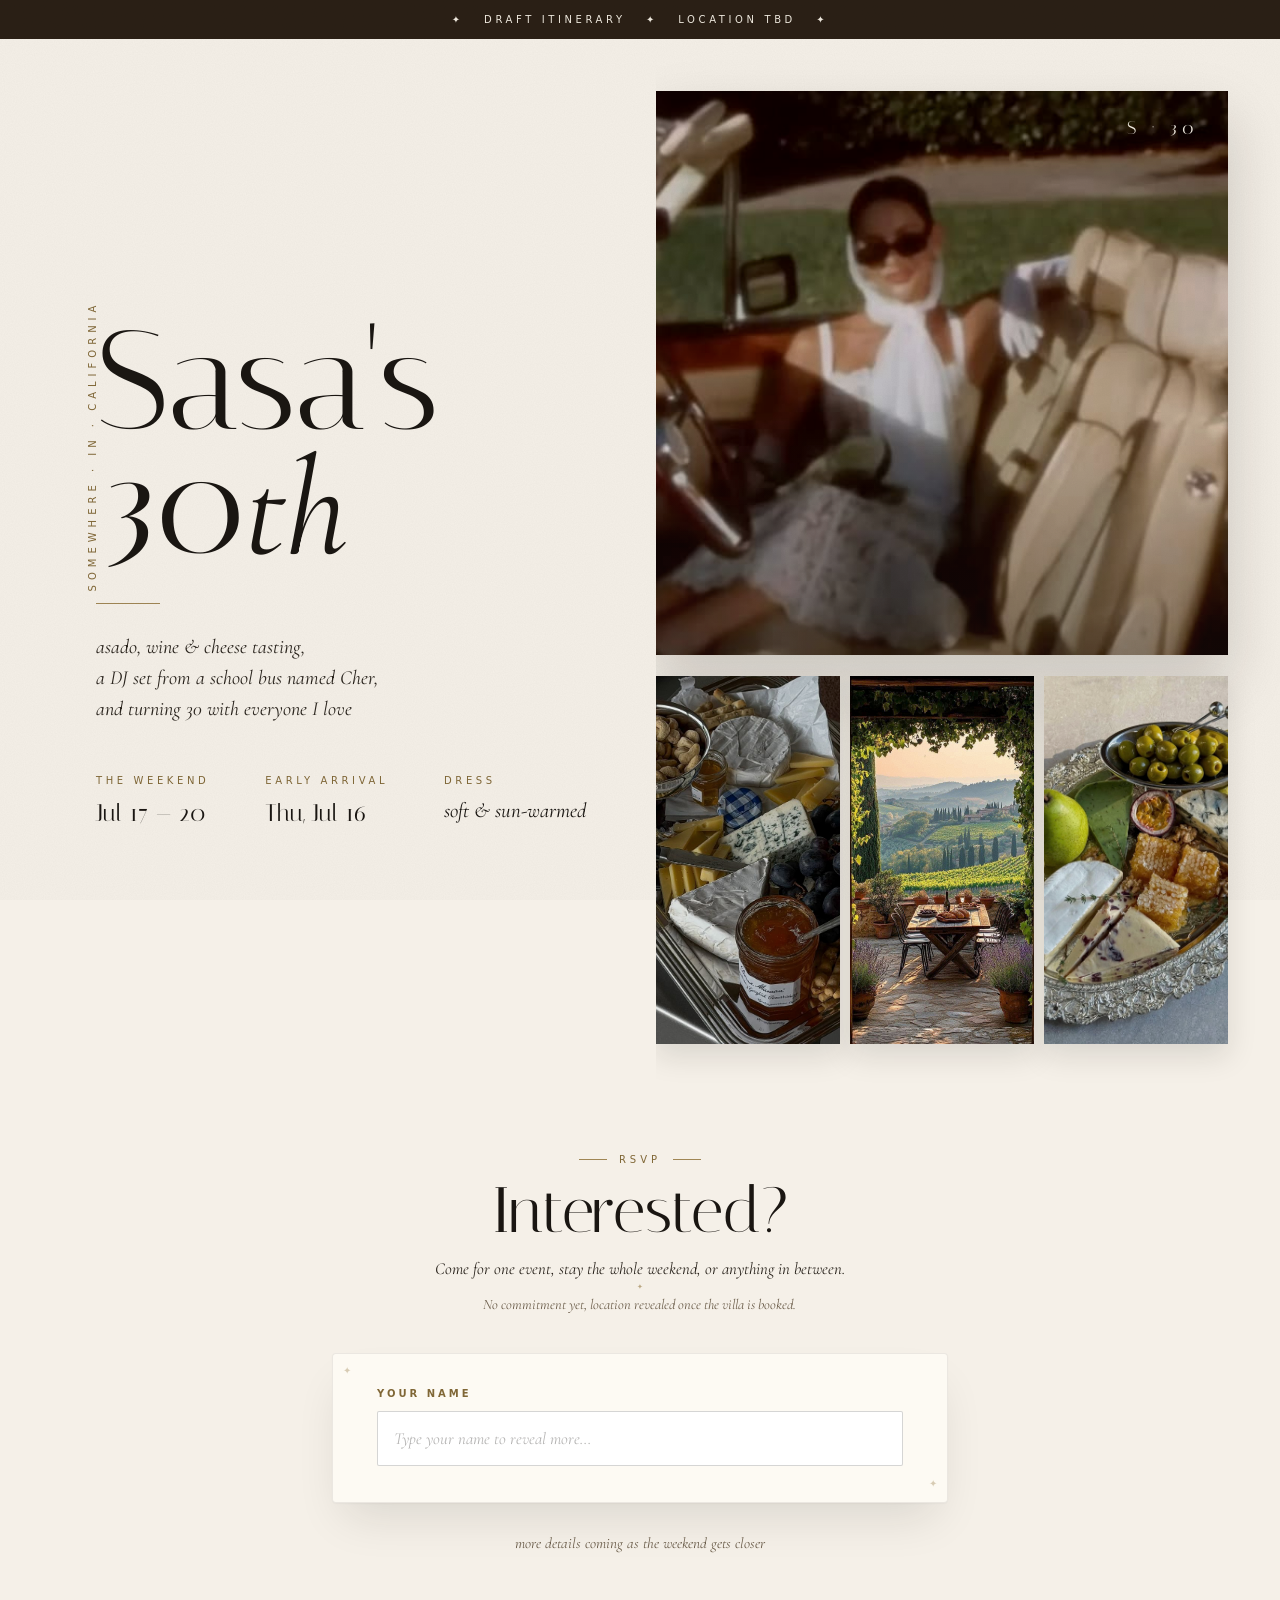
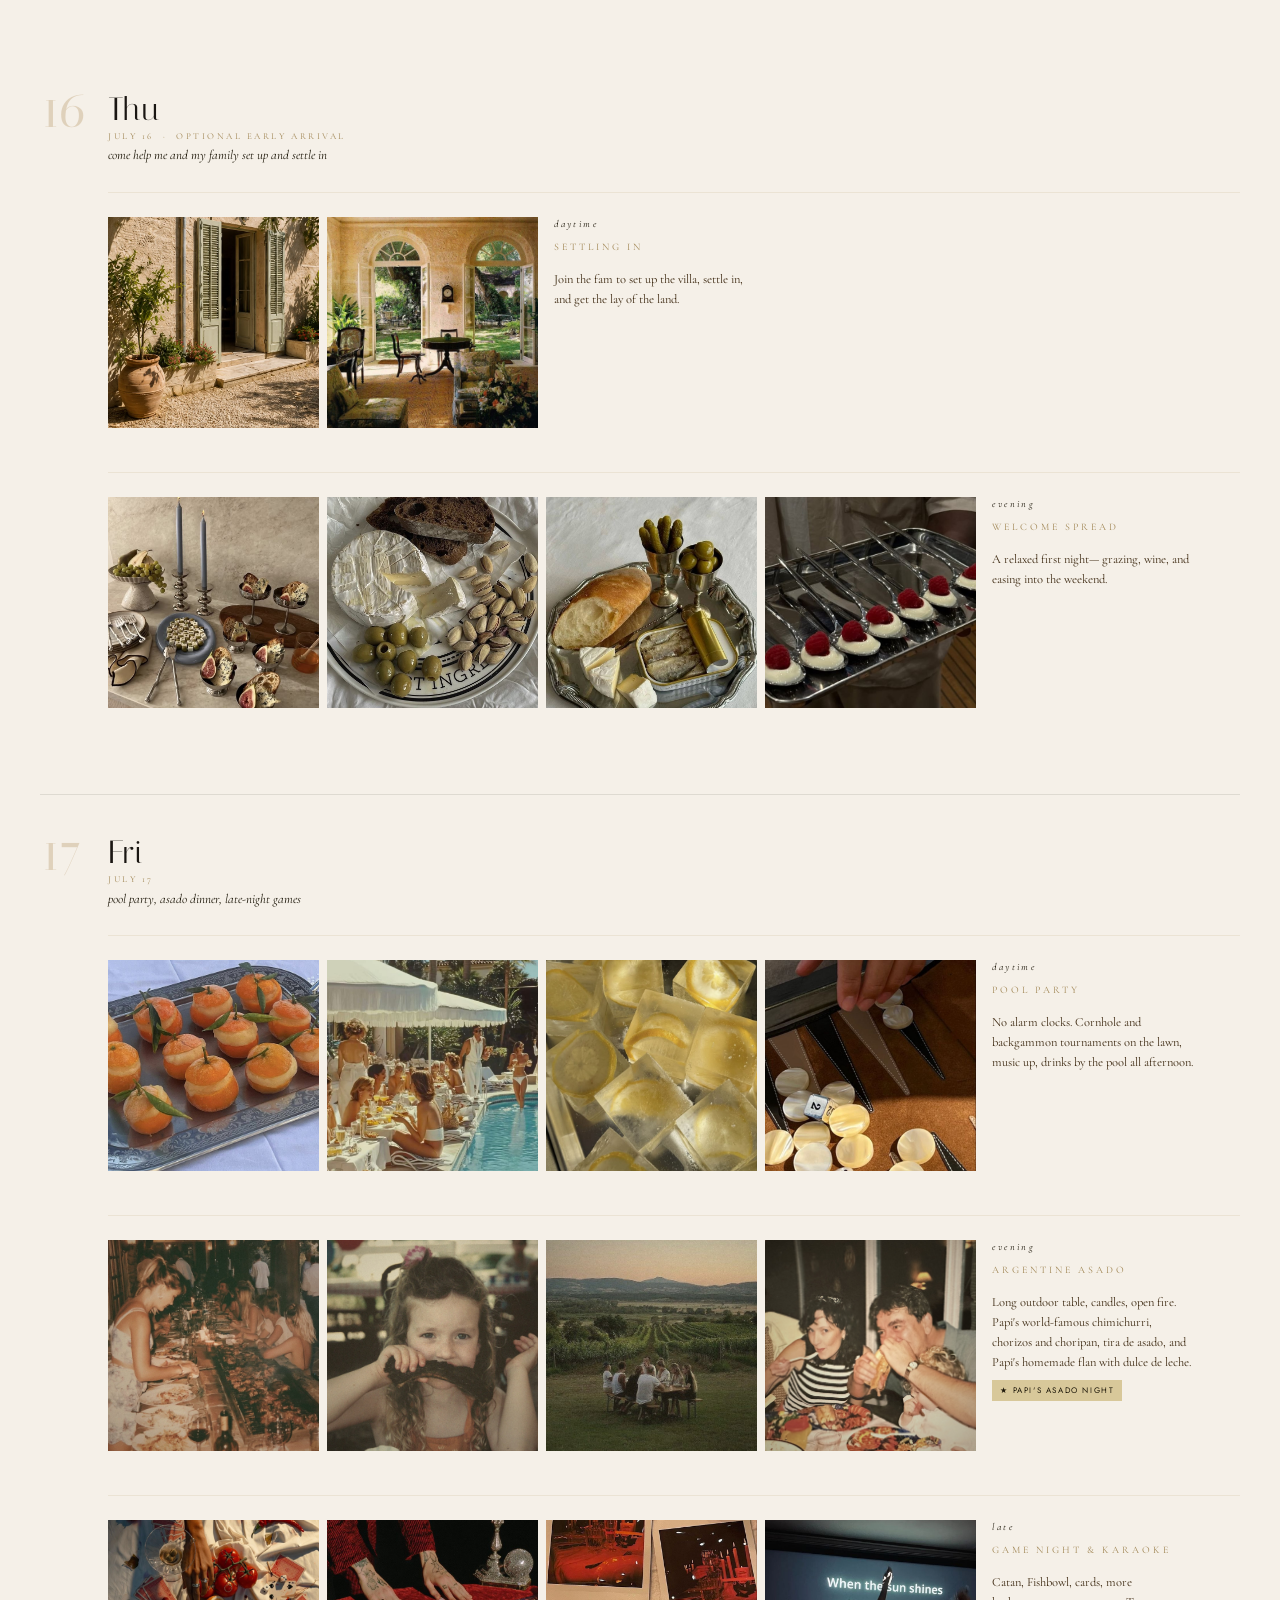
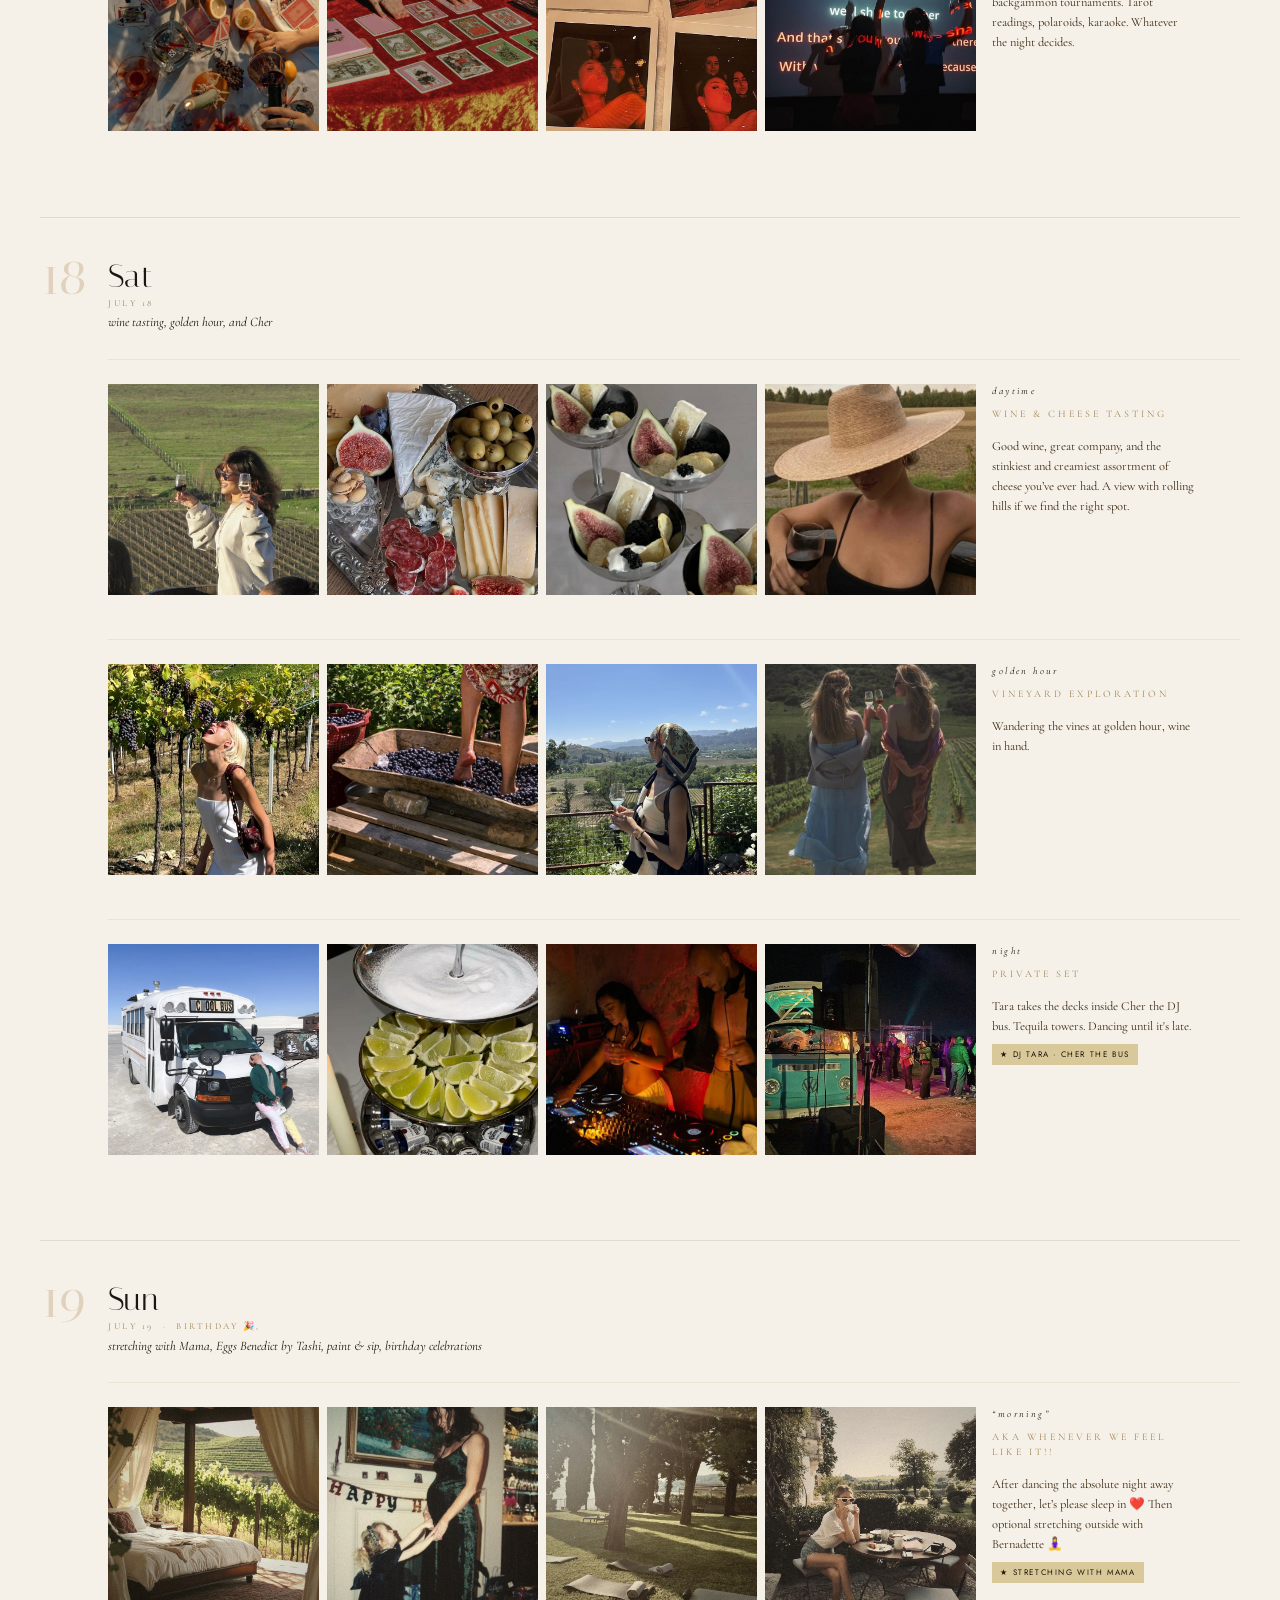
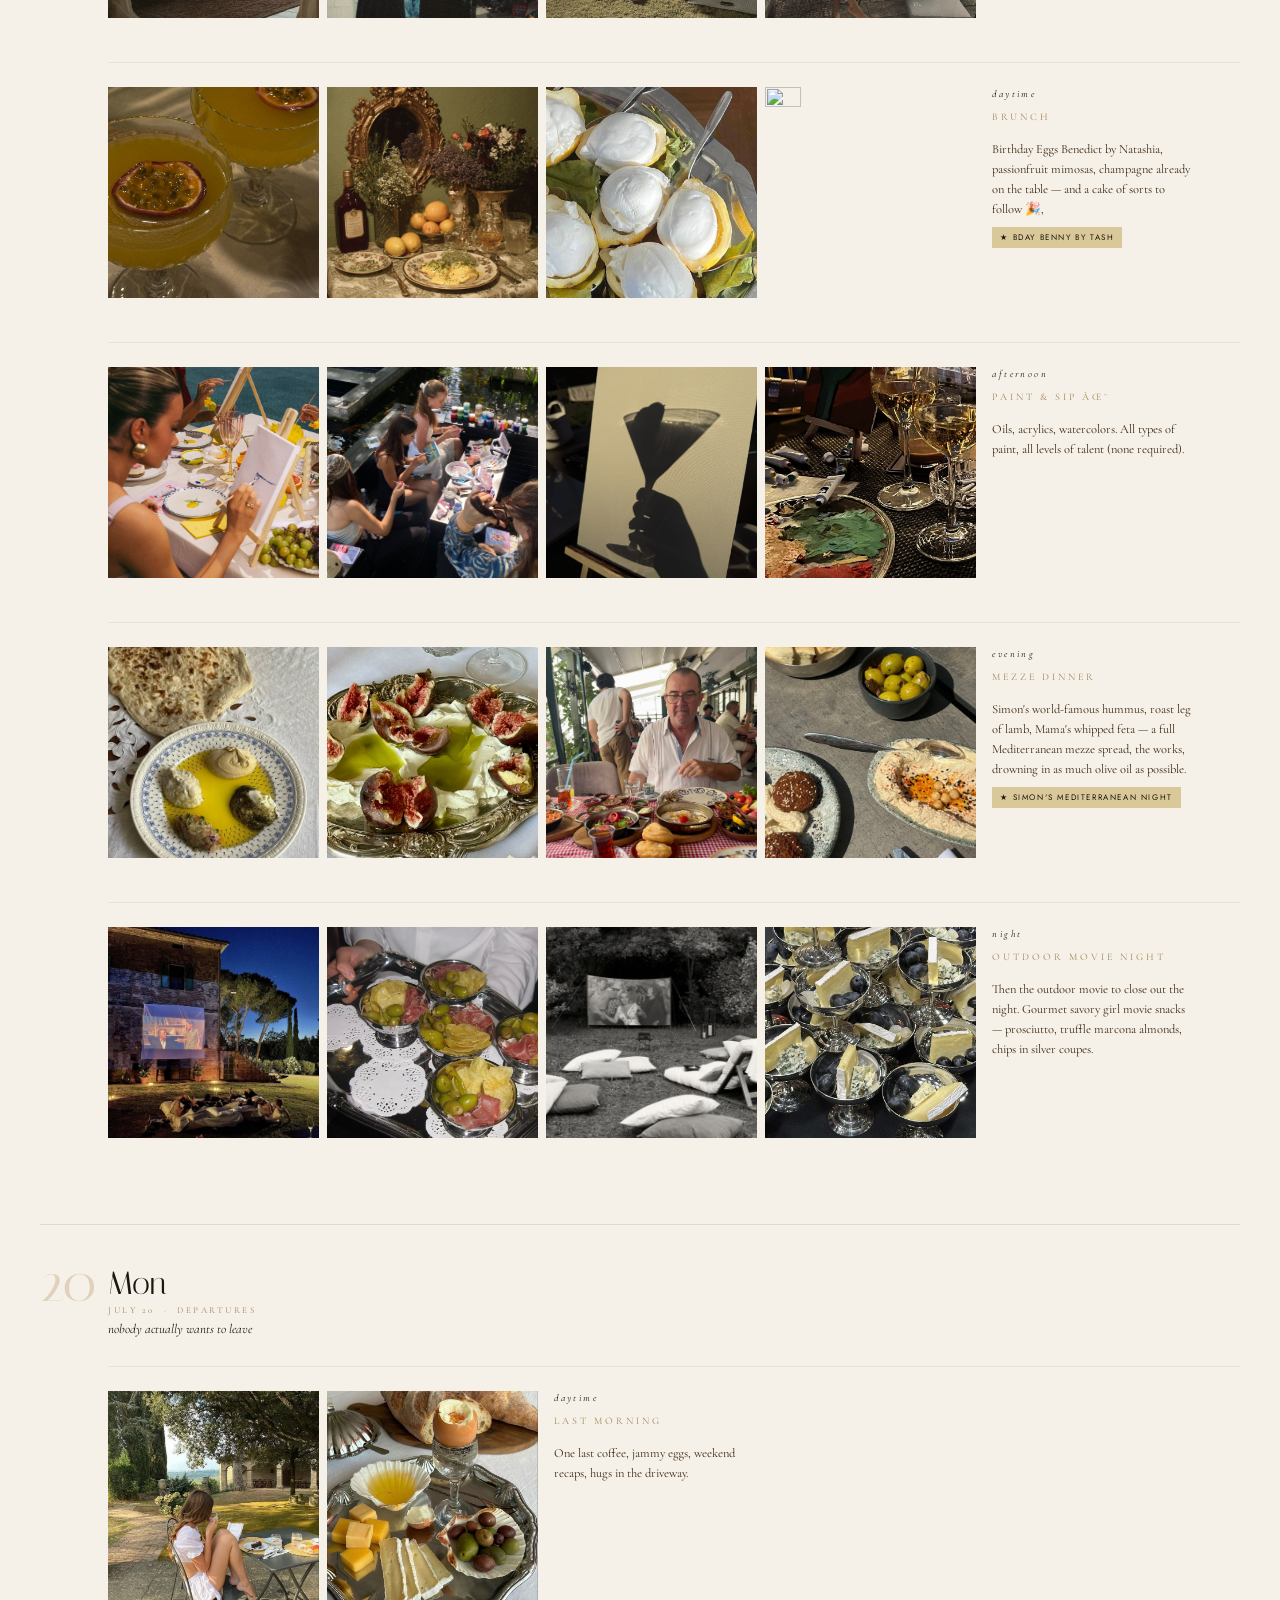
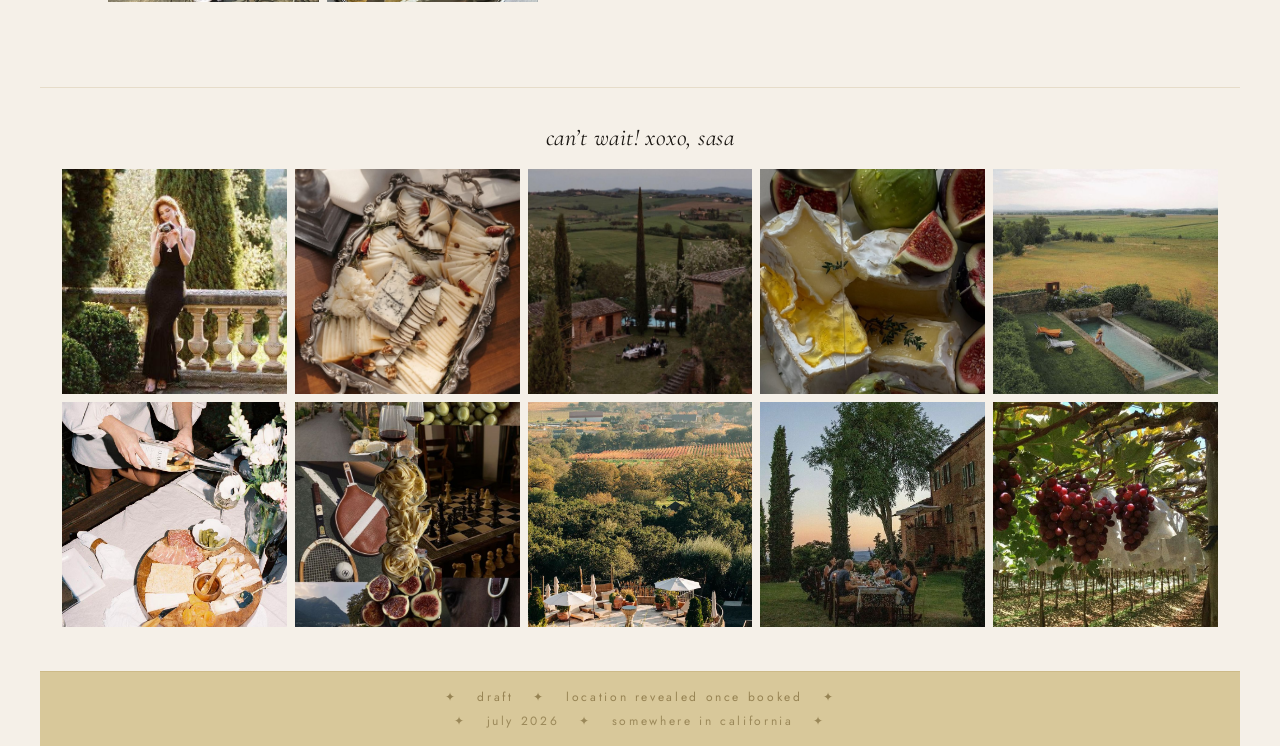
